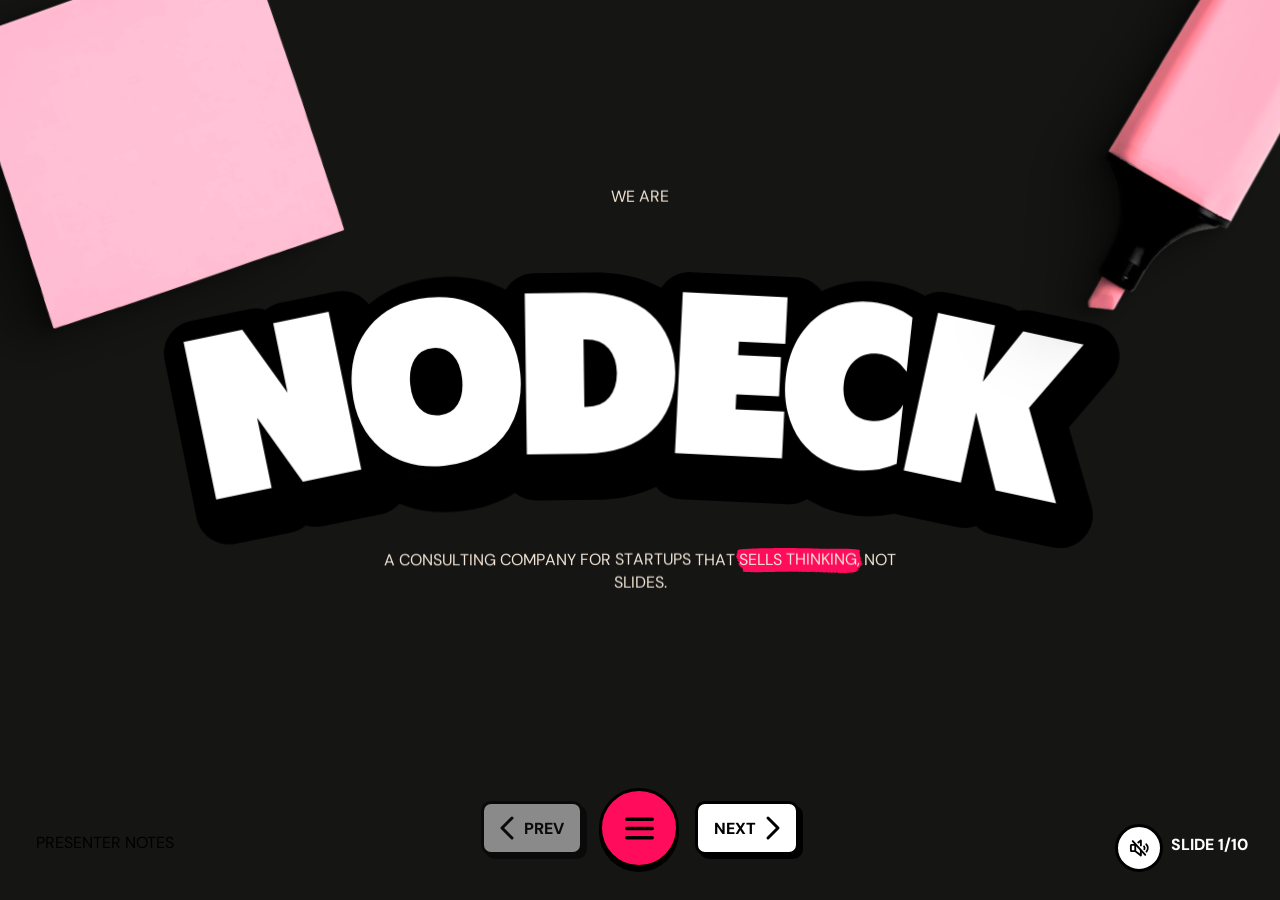
==== nodeck/index.html @ 8143f6fc "Add files via upload" ====
<!doctype html>
<html lang="en">
  <head>
    <meta charset="UTF-8" />
    <meta name="viewport" content="width=device-width, initial-scale=1.0" />
    <meta name="robots" content="index, follow" />
    <meta name="theme-color" content="#F3E6D6" />
    <meta name="author" content="Bogdan Kolomiyets" />
    <link rel="icon" type="image/png" href="favicon-96x96.png" sizes="96x96" />
    <link rel="icon" type="image/svg+xml" href="favicon.svg" />
    <link rel="shortcut icon" href="favicon.ico" />
    <link rel="apple-touch-icon" sizes="180x180" href="apple-touch-icon.png" />
    <meta name="apple-mobile-web-app-title" content="Nodeck" />
    <link rel="manifest" href="site.webmanifest" />
    <link rel="canonical" href="index.html" />
    <link rel="sitemap" type="application/xml" href="sitemap.xml" />
    <title>Nodeck | A Presentation Website That Hates Presentations</title>
    <meta name="description" content="Nodeck is an anti-PowerPoint interactive web experience turning corporate presentation culture into a playful world of motion, sound and chaos.">
    <meta property="og:type" content="website" />
    <meta property="og:site_name" content="Nodeck" />
    <meta property="og:locale" content="en_US" />
    <meta property="og:title" content="Nodeck | A Presentation Website That Hates Presentations" />
    <meta property="og:description" content="Nodeck is an anti-PowerPoint interactive web experience turning corporate presentation culture into a playful world of motion, sound and chaos." />
    <meta property="og:image" content="https://www.nodeck.online/og-image.png" />
    <meta property="og:image:type" content="image/png" />
    <meta property="og:image:width" content="1200" />
    <meta property="og:image:height" content="630" />
    <meta property="og:url" content="https://www.nodeck.online/" />
    <meta name="twitter:card" content="summary_large_image" />
      <meta name="twitter:title" content="Nodeck | A Presentation Website That Hates Presentations" />
      <meta name="twitter:description" content="Nodeck is an anti-PowerPoint interactive web experience turning corporate presentation culture into a playful world of motion, sound and chaos." />
    <meta name="twitter:image" content="https://www.nodeck.online/twitter-image.png" />
    <script type="application/ld+json">
      {
        "@context": "https://schema.org",
        "@graph": [
          {
            "@type": "WebSite",
            "name": "Nodeck",
            "url": "https://www.nodeck.online/",
            "description": "Interactive presentation and portfolio demo for a fictional startup consultancy.",
            "inLanguage": "en"
          },
          {
            "@type": "CreativeWork",
            "name": "Nodeck",
            "url": "https://www.nodeck.online/",
            "description": "An interactive slide deck presentation for a fictional startup consultancy — sells thinking, not slides.",
            "image": "https://www.nodeck.online/og-image.png",
            "inLanguage": "en",
            "author": {
              "@type": "Person",
              "name": "Bogdan Kolomiyets",
              "url": "https://bogdankolomiyets.com/"
            },
            "creator": {
              "@type": "Person",
              "name": "Bogdan Kolomiyets",
              "url": "https://bogdankolomiyets.com/"
            }
          }
        ]
      }
    </script>
    <link rel="preload" as="font" type="font/woff2" crossorigin href="assets/BNDimeDisplay-ChjT9Nsk.woff2" />
    <link rel="preload" as="font" type="font/woff2" crossorigin href="assets/DMSans-Regular-C_2fA_LE.woff2" />
    <link rel="preload" as="font" type="font/woff2" crossorigin href="assets/DMSans-ExtraBold-Du-T3CXV.woff2" />
    <link rel="preload" as="image" href="assets/cover-highlighter-CPJhesoY.webp" imagesrcset="/assets/cover-highlighter-96w-DiFF_BCt.webp 96w, /assets/cover-highlighter-160w-C4n22z3M.webp 160w, /assets/cover-highlighter-250w-Z7-uXy6C.webp 250w, /assets/cover-highlighter-CPJhesoY.webp 371w" imagesizes="(max-width: 768px) 18vw, (max-width: 992px) 15vw, 12vw" fetchpriority="high" />
    <link rel="preload" as="image" href="assets/cover-note-_YF5cdeR.webp" imagesrcset="[data-uri] 360w, /assets/cover-note-_YF5cdeR.webp 600w" imagesizes="(max-width: 768px) 50vw, (max-width: 992px) 40vw, 30vw" fetchpriority="high" />
    <style>
      html,body{background-color:#151514;overflow:hidden;height:100%}
      .slide--cover{background-color:#151514}
      .slides{overflow:hidden}
      /* Hide inactive slides before JS — otherwise absolute+opacity:0 still counts as in-viewport for lazy images */
      .slide:not(.is-active){display:none}
      .nav-overlay{opacity:0;pointer-events:none;visibility:hidden}
      .scroll-nav{visibility:hidden}
      .site-logo{opacity:0;pointer-events:none}
      .slide-transition-bg{left:50%;visibility:hidden}
      .slide-transition-label,.slide-transition-title{visibility:hidden}
      .slide--cover .slide__logo,.slide--cover .slide__note,.slide--cover .slide__highlighter{opacity:0}
      [data-split]{visibility:hidden}
      .statusbar{visibility:hidden}
      .statusbar__notes-body{opacity:0;pointer-events:none}
      .projects{visibility:hidden;pointer-events:none}
    </style>
    <script type="module" crossorigin src="assets/main-BqI5seD_.js"></script>
    <link rel="modulepreload" crossorigin href="assets/gsap-DUAj52go.js">
    <link rel="modulepreload" crossorigin href="assets/howler-EcGChfno.js">
    <link rel="modulepreload" crossorigin href="assets/sound-CsfXcoUP.js">
    <link rel="stylesheet" crossorigin href="assets/sound-CNYM2cx0.css">
    <link rel="stylesheet" crossorigin href="assets/main-DxuZMaGs.css">
  </head>
  <body>
    <main>
      <button class="site-logo" id="logo-home-btn" aria-label="Go to cover slide">
        <svg width="1732" height="500" viewBox="0 0 1732 500" fill="none" xmlns="http://www.w3.org/2000/svg">
          <path d="M247.969 240.237L222.537 114.404L323.044 94.0907L380.84 380.057L274.949 401.458L192.56 285.476L218.314 412.905L117.807 433.218L60.011 147.252L166.501 125.73L247.969 240.237Z" fill="black"/>
          <path fill-rule="evenodd" clip-rule="evenodd" d="M184.056 68.3546C191.473 62.1446 200.502 57.6447 210.651 55.5927L311.158 35.2797C343.638 28.7157 375.291 49.7247 381.855 82.2047L439.651 368.171C446.216 400.651 425.207 432.303 392.726 438.868L286.835 460.269C276.729 462.312 266.511 461.683 257.062 458.73C249.594 465.056 240.471 469.64 230.2 471.716L129.693 492.029C97.213 498.593 65.561 477.584 58.996 445.104L1.20097 159.138C-5.36403 126.658 15.645 95.0057 48.125 88.4407L154.615 66.9187C164.602 64.8997 174.699 65.4906 184.056 68.3546ZM247.969 240.237L166.501 125.73L60.011 147.252L117.807 433.218L218.314 412.905L192.56 285.476L274.949 401.458L380.84 380.057L323.044 94.0907L222.537 114.404L247.969 240.237Z" fill="black"/>
          <path d="M528.442 373.799C482.661 378.064 444.527 367.551 414.042 342.261C383.557 316.971 366.182 281.435 361.917 235.654C357.665 190.007 368.218 151.938 393.575 121.446C418.933 90.9548 454.435 73.5828 500.081 69.3308C545.998 65.0538 584.199 75.5597 614.685 100.85C645.17 126.14 662.538 161.608 666.79 207.255C669.608 237.506 665.779 264.766 655.303 289.036C644.827 313.305 628.627 332.796 606.704 347.506C584.781 362.217 558.693 370.981 528.442 373.799ZM519.932 282.438C534.923 281.042 546.027 274.491 553.246 262.784C560.465 251.078 563.201 235.839 561.452 217.067C559.653 197.755 554.003 183.161 544.501 173.285C534.999 163.408 523.023 159.143 508.573 160.489C493.852 161.86 482.855 168.47 475.581 180.317C468.307 192.165 465.532 207.34 467.255 225.841C469.067 245.288 474.72 259.916 484.216 269.725C493.712 279.534 505.617 283.772 519.932 282.438Z" fill="black"/>
          <path fill-rule="evenodd" clip-rule="evenodd" d="M534.007 433.54C470.515 439.455 418.012 423.513 375.733 388.439C333.455 353.366 308.09 304.71 302.176 241.218C296.274 177.865 312.249 125.402 347.443 83.0818C382.604 40.8018 431.223 15.4848 494.517 9.58979C558.167 3.66079 610.734 19.6138 652.993 54.6718C695.291 89.7608 720.632 138.357 726.532 201.69C730.363 242.823 724.635 279.815 710.39 312.814C695.247 347.896 671.826 376.065 640.135 397.329C610.358 417.31 575.095 429.713 534.007 433.54ZM528.442 373.799C558.693 370.981 584.781 362.217 606.704 347.506C628.627 332.796 644.827 313.305 655.303 289.036C665.779 264.766 669.608 237.506 666.79 207.255C662.538 161.608 645.17 126.14 614.685 100.85C584.199 75.5597 545.998 65.0538 500.081 69.3308C454.435 73.5828 418.933 90.9548 393.575 121.446C368.218 151.938 357.665 190.007 361.917 235.654C366.182 281.435 383.557 316.971 414.042 342.261C444.527 367.551 482.661 378.064 528.442 373.799ZM519.932 282.438C505.617 283.772 493.712 279.534 484.216 269.725C474.72 259.916 469.067 245.288 467.255 225.841C465.532 207.34 468.307 192.165 475.581 180.317C482.855 168.47 493.852 161.86 508.573 160.489C523.023 159.143 534.999 163.408 544.501 173.285C554.003 183.161 559.653 197.755 561.452 217.067C563.201 235.839 560.465 251.078 553.246 262.784C546.027 274.491 534.923 281.042 519.932 282.438Z" fill="black"/>
          <path d="M671.108 62.0932L777.708 60.7642C803.069 60.4482 826.101 63.6541 846.803 70.3811C867.505 77.1091 884.886 86.7602 898.946 99.3362C913.006 111.911 923.912 127.137 931.663 145.013C939.414 162.889 943.426 182.745 943.698 204.58C943.97 226.416 940.454 246.365 933.151 264.429C925.848 282.493 915.325 297.986 901.583 310.908C887.84 323.83 870.705 333.911 850.178 341.153C829.65 348.394 806.705 352.173 781.344 352.489L674.744 353.818L671.108 62.0932ZM779.068 267.876L781.917 267.84C801.175 267.6 815.378 261.692 824.525 250.116C833.673 238.54 838.135 223.801 837.912 205.899C837.689 187.997 832.86 173.373 823.427 162.029C813.994 150.685 799.649 145.133 780.39 145.373L777.542 145.408L779.068 267.876Z" fill="black"/>
          <path fill-rule="evenodd" clip-rule="evenodd" d="M670.36 2.09716L776.96 0.769156C809.415 0.364156 838.855 4.71014 865.347 13.3191C894.639 22.8381 919.05 36.8202 938.945 54.6132C959.441 72.9452 975.412 95.0862 986.711 121.144C997.478 145.976 1003.32 173.502 1003.69 203.833C1004.07 234.163 998.922 261.827 988.777 286.918C978.131 313.25 962.717 335.783 942.684 354.619C923.239 372.903 899.184 387.489 870.138 397.735C843.869 407.002 814.547 412.08 782.092 412.485L675.492 413.813C642.357 414.226 615.162 387.7 614.749 354.566L611.113 62.8402C610.7 29.7062 637.226 2.51016 670.36 2.09716ZM671.108 62.0932L674.744 353.818L781.344 352.489C806.705 352.173 829.65 348.394 850.178 341.153C870.705 333.911 887.84 323.83 901.583 310.908C915.325 297.986 925.848 282.493 933.151 264.429C940.454 246.365 943.97 226.416 943.698 204.58C943.426 182.745 939.414 162.889 931.663 145.013C923.912 127.137 913.006 111.911 898.946 99.3362C884.886 86.7602 867.505 77.1091 846.803 70.3811C826.101 63.6541 803.069 60.4482 777.708 60.7642L671.108 62.0932ZM779.068 267.876L777.542 145.408L780.39 145.373C799.649 145.133 813.994 150.685 823.427 162.029C832.86 173.373 837.689 187.997 837.912 205.899C838.135 223.801 833.673 238.54 824.525 250.116C815.378 261.692 801.175 267.6 781.917 267.84L779.068 267.876Z" fill="black"/>
          <path d="M1049.72 244.939L1048.41 271.967L1136.61 276.217L1132.54 360.754L938.67 351.412L952.713 60.0018L1142.52 69.1488L1138.44 153.686L1054.31 149.631L1053.15 173.814L1130.57 177.545L1127.14 248.67L1049.72 244.939Z" fill="black"/>
          <path fill-rule="evenodd" clip-rule="evenodd" d="M1190.34 183.825L1187.42 244.299C1193.74 254.342 1197.15 266.354 1196.54 279.105L1192.47 363.642C1190.87 396.741 1162.75 422.28 1129.65 420.685L935.782 411.342C902.683 409.747 877.144 381.622 878.739 348.523L892.783 57.1138C894.378 24.0148 922.503 -1.52418 955.601 0.0708235L1145.4 9.2178C1178.5 10.8128 1204.04 38.9378 1202.45 72.0368L1198.37 156.574C1197.89 166.517 1195.02 175.777 1190.34 183.825ZM1049.72 244.939L1127.14 248.67L1130.57 177.545L1053.15 173.814L1054.31 149.631L1138.44 153.686L1142.52 69.1488L952.713 60.0018L938.67 351.412L1132.54 360.754L1136.61 276.217L1048.41 271.967L1049.72 244.939Z" fill="black"/>
          <path d="M1259.05 381.275C1238.96 379.137 1220.67 373.475 1204.19 364.288C1187.7 355.101 1173.99 343.277 1163.05 328.814C1152.11 314.351 1144.14 297.238 1139.15 277.475C1134.16 257.712 1132.86 236.636 1135.24 214.247C1138.42 184.305 1147.25 158.407 1161.71 136.554C1176.17 114.7 1194.69 98.6306 1217.27 88.3466C1239.85 78.0636 1264.56 74.3486 1291.4 77.2036C1318.78 80.1156 1343.23 89.4006 1364.75 105.057L1354.31 203.177C1349.49 197.208 1345.39 192.476 1342.01 188.979C1338.63 185.482 1333.37 181.751 1326.22 177.786C1319.07 173.82 1311.32 171.392 1302.95 170.503C1285.83 168.681 1271.61 172.795 1260.31 182.846C1249.01 192.897 1242.39 207.094 1240.44 225.437C1238.5 243.645 1241.89 258.873 1250.62 271.122C1259.34 283.371 1272.13 290.392 1288.99 292.185C1302.07 293.577 1313.92 291.462 1324.55 285.84C1335.17 280.218 1342.99 272.423 1348.01 262.454L1336.58 369.88C1312.68 380.432 1286.84 384.23 1259.05 381.275Z" fill="black"/>
          <path fill-rule="evenodd" clip-rule="evenodd" d="M1402.94 238.321C1407.04 247.639 1408.81 258.086 1407.67 268.8L1396.24 376.226C1393.97 397.582 1380.46 416.095 1360.81 424.769C1327.47 439.488 1291.46 445.061 1252.71 440.938C1224.22 437.908 1198.34 429.721 1174.97 416.697C1151 403.333 1131.12 386.053 1115.2 365.015C1099.65 344.458 1088.07 320.255 1080.98 292.165C1074.32 265.823 1072.4 237.743 1075.57 207.901C1079.86 167.583 1092.2 132.866 1111.68 103.439C1132.65 71.7537 1159.67 48.6537 1192.4 33.7447C1224.5 19.1227 1259.58 13.4806 1297.74 17.5406C1335.95 21.6036 1370.01 34.6906 1400.04 56.5366C1417.39 69.1546 1426.68 90.0737 1424.41 111.403L1413.98 209.523C1412.84 220.152 1408.94 230.019 1402.94 238.321ZM1294.94 234.447C1294.75 234.786 1294.58 235.14 1294.41 235.486C1294.58 235.137 1294.76 234.791 1294.94 234.447ZM1295.89 232.726L1295.94 232.639C1295.75 232.584 1295.55 232.545 1295.33 232.522C1295.53 232.543 1295.71 232.642 1295.89 232.726ZM1259.05 381.275C1286.84 384.23 1312.68 380.432 1336.58 369.88L1348.01 262.454C1342.99 272.423 1335.17 280.218 1324.55 285.84C1313.92 291.462 1302.07 293.577 1288.99 292.185C1272.13 290.392 1259.34 283.371 1250.62 271.122C1241.89 258.873 1238.5 243.645 1240.44 225.437C1242.39 207.094 1249.01 192.897 1260.31 182.846C1271.61 172.795 1285.83 168.681 1302.95 170.503C1311.32 171.392 1319.07 173.82 1326.22 177.786C1333.37 181.751 1338.63 185.482 1342.01 188.979C1345.39 192.476 1349.49 197.208 1354.31 203.177L1364.75 105.057C1343.23 89.4006 1318.78 80.1156 1291.4 77.2036C1264.56 74.3486 1239.85 78.0636 1217.27 88.3466C1194.69 98.6306 1176.17 114.7 1161.71 136.554C1147.25 158.407 1138.42 184.305 1135.24 214.247C1132.86 236.636 1134.16 257.712 1139.15 277.475C1144.14 297.238 1152.11 314.351 1163.05 328.814C1173.99 343.277 1187.7 355.101 1204.19 364.288C1220.67 373.475 1238.96 379.137 1259.05 381.275Z" fill="black"/>
          <path d="M1572.59 267.065L1622.66 439.906L1513 416.646L1476.88 276.089L1449.91 403.264L1346.42 381.313L1406.95 95.9142L1510.44 117.866L1488.75 220.163L1561.39 128.672L1671.05 151.932L1572.59 267.065Z" fill="black"/>
          <path fill-rule="evenodd" clip-rule="evenodd" d="M1547.15 70.3872C1555.75 68.2842 1564.86 68.0722 1573.84 69.9782L1683.5 93.2382C1704.21 97.6302 1721.07 112.607 1727.87 132.651C1734.67 152.696 1730.41 174.841 1716.65 190.928L1639.23 281.461L1680.29 423.212C1686.16 443.466 1680.96 465.313 1666.61 480.757C1652.25 496.201 1630.84 502.975 1610.21 498.6L1500.55 475.34C1489.15 472.923 1478.96 467.313 1470.96 459.458C1460.61 463.345 1449.07 464.422 1437.46 461.959L1333.97 440.008C1301.55 433.132 1280.85 401.28 1287.72 368.864L1348.26 83.4652C1355.13 51.0492 1386.98 30.3452 1419.4 37.2202L1522.89 59.1711C1532.03 61.1091 1540.23 65.0292 1547.15 70.3872ZM1572.59 267.065L1671.05 151.932L1561.39 128.672L1488.75 220.163L1510.44 117.866L1406.95 95.9142L1346.42 381.313L1449.91 403.264L1476.88 276.089L1513 416.646L1622.66 439.906L1572.59 267.065Z" fill="black"/>
          <path d="M223.898 218.439L197.849 92.7323L298.255 71.9256L357.455 357.604L251.67 379.526L168.712 263.95L195.092 391.25L94.6861 412.057L35.486 126.378L141.868 104.333L223.898 218.439Z" fill="white"/>
          <path d="M507.526 350.727C461.754 355.088 423.568 344.693 392.968 319.542C362.49 294.243 345.07 258.707 340.708 212.934C336.36 167.297 346.835 129.239 372.134 98.7614C397.42 68.1485 432.882 50.6677 478.52 46.3189C524.427 41.9445 562.62 52.4068 593.098 77.706C623.698 102.857 641.172 138.252 645.521 183.889C648.403 214.134 644.598 241.406 634.106 265.704C623.749 289.989 607.625 309.511 585.732 324.268C563.84 339.025 537.771 347.844 507.526 350.727ZM498.823 259.384C513.81 257.956 524.901 251.381 532.095 239.659C539.289 227.938 541.992 212.693 540.204 193.925C538.364 174.617 532.683 160.034 523.16 150.178C513.637 140.322 501.652 136.082 487.204 137.459C472.487 138.861 461.47 145.497 454.154 157.367C446.972 169.223 444.263 184.401 446.026 202.899C447.879 222.342 453.566 236.992 463.089 246.848C472.599 256.569 484.51 260.748 498.823 259.384Z" fill="white"/>
          <path d="M653.556 38.5479L760.155 37.1493C785.516 36.8165 808.55 40.0411 829.258 46.823C849.963 53.4692 867.316 63.0759 881.317 75.6429C895.453 88.2081 906.369 103.461 914.065 121.4C921.895 139.203 925.953 159.022 926.239 180.857C926.526 202.692 922.99 222.678 915.632 240.816C908.407 258.816 897.894 274.282 884.092 287.213C870.426 300.143 853.332 310.27 832.81 317.593C812.286 324.78 789.344 328.54 763.982 328.872L657.383 330.271L653.556 38.5479ZM761.651 244.26L764.499 244.223C783.758 243.97 797.923 238.087 806.996 226.574C816.203 214.923 820.689 200.147 820.454 182.245C820.219 164.343 815.348 149.757 805.841 138.487C796.467 127.081 782.151 121.503 762.893 121.756L760.045 121.793L761.651 244.26Z" fill="white"/>
          <path d="M1036.76 221.386L1035.44 248.412L1123.64 252.722L1119.51 337.256L925.645 327.784L939.883 36.3834L1129.68 45.6571L1125.55 130.192L1041.42 126.081L1040.24 150.263L1117.66 154.046L1114.19 225.169L1036.76 221.386Z" fill="white"/>
          <path d="M1249.72 358.336C1229.63 356.155 1211.35 350.487 1194.88 341.332C1178.42 332.042 1164.7 320.183 1153.72 305.757C1142.88 291.21 1134.99 274.05 1130.04 254.276C1125.1 234.502 1123.84 213.423 1126.27 191.04C1129.52 161.105 1138.39 135.26 1152.9 113.505C1167.42 91.6151 1185.94 75.5492 1208.47 65.3072C1231.14 55.0799 1255.89 51.4228 1282.72 54.336C1310.1 57.3077 1334.53 66.6451 1356.01 82.3482L1345.36 180.445C1340.56 174.466 1336.43 169.721 1332.99 166.21C1329.69 162.713 1324.43 159.004 1317.22 155.083C1310.15 151.042 1302.44 148.567 1294.08 147.66C1276.95 145.801 1262.73 149.918 1251.4 160.012C1240.09 169.971 1233.43 184.12 1231.44 202.458C1229.47 220.662 1232.79 235.894 1241.42 248.154C1250.18 260.429 1262.99 267.482 1279.85 269.312C1292.93 270.732 1304.75 268.672 1315.31 263.134C1326.02 257.475 1333.89 249.667 1338.93 239.708L1327.27 347.11C1303.35 357.61 1277.5 361.352 1249.72 358.336Z" fill="white"/>
          <path d="M1566.96 245.911L1616.1 419.019L1506.56 395.17L1471.2 254.42L1443.55 381.449L1340.17 358.941L1402.24 73.8719L1505.62 96.3795L1483.37 198.559L1556.51 107.46L1666.04 131.309L1566.96 245.911Z" fill="white"/>
        </svg>
      </button>
      <div class="slides">
          <!--Slide 1: Cover-->
          <section class="slide slide--cover is-active">
            <div class="container">
              <div class="slide__inner slide__inner--cover">
                <div class="slide__highlighter">
                  <img width="371" height="1301" data-critical fetchpriority="high" src="assets/cover-highlighter-CPJhesoY.webp" srcset="assets/cover-highlighter-96w-DiFF_BCt.webp 96w, assets/cover-highlighter-160w-C4n22z3M.webp 160w, assets/cover-highlighter-250w-Z7-uXy6C.webp 250w, assets/cover-highlighter-CPJhesoY.webp 371w" sizes="(max-width: 768px) 18vw, (max-width: 992px) 15vw, 12vw" alt="">
                </div>
                <div class="slide__note">
                  <img width="600" height="600" data-critical fetchpriority="high" src="assets/cover-note-_YF5cdeR.webp" srcset="[data-uri] 360w, assets/cover-note-_YF5cdeR.webp 600w" sizes="(max-width: 768px) 50vw, (max-width: 992px) 40vw, 30vw" alt="">
                </div>
                <div class="slide__content slide__content--cover">
                  <h1 class="sr-only">Nodeck — consulting for startups</h1>
                  <p data-split="description" class="slide__eyebrow">We are</p>
                  <svg class="slide__logo slide__logo--cover" aria-hidden="true" viewBox="0 98 1739 502" fill="none" xmlns="http://www.w3.org/2000/svg"><g class="logo-shadows"><path class="logo-shadow" data-shadow="n" d="M318.25 133.503c32.48-6.564 64.132 14.445 70.696 46.925l57.796 285.966c6.565 32.48-14.444 64.132-46.925 70.697l-105.89 21.401a59.9 59.9 0 0 1-29.774-1.539c-7.468 6.326-16.59 10.909-26.861 12.985l-100.508 20.314c-32.48 6.564-64.13-14.445-70.696-46.925L8.293 257.36c-6.565-32.48 14.444-64.131 46.924-70.696l106.49-21.522a59.9 59.9 0 0 1 29.44 1.436c7.417-6.21 16.446-10.711 26.595-12.763zm-92.846 377.624-100.506 20.312-57.795-285.965v.001l57.795 285.965 100.507-20.312zm56.636-11.448.001.002 105.891-21.402-.001-.001z" fill="#000"/><path class="logo-shadow" data-shadow="o" d="M501.608 107.812c63.65-5.928 116.218 10.025 158.477 45.083 42.298 35.088 67.639 83.684 73.539 147.017 3.831 41.133-1.898 78.125-16.143 111.124q-22.716 52.622-70.254 84.516c-29.777 19.981-65.041 32.384-106.128 36.211-63.492 5.915-115.995-10.028-158.274-45.102s-67.643-83.729-73.557-147.221c-5.902-63.353 10.073-115.815 45.267-158.135 35.161-42.28 83.78-67.597 147.073-73.493m-6.754 363.878a175 175 0 0 0 17.751 1.221q1.012.02 2.029.027 3.051.025 6.152-.047-13.439.314-25.932-1.201m38.54.52a231 231 0 0 1 2.14-.189zm-103.485-25.004q1.496 1.057 3.015 2.068a136 136 0 0 0 9.313 5.685q12.687 7.06 26.808 11.348 1.765.536 3.553 1.029a151 151 0 0 0 18.435 3.845l-1.893-.287q-33.047-5.215-59.231-23.688m183.887-1.478-.62.411zq.514-.346 1.023-.694zm8.909-6.49a134 134 0 0 1 .948-.756zm-214.901-11.36q4.33 4.674 9.13 8.981l-1.362-1.238a138 138 0 0 1-8.995-9.086zm223.581 3.881a133 133 0 0 1-4.024 3.63l.907-.791a136 136 0 0 0 3.117-2.839m-229.526-10.746a137 137 0 0 0 3.51 4.164l-1.188-1.373a134 134 0 0 1-3.452-4.209zm241.618-2.266a130 130 0 0 1-3.405 4.04l.781-.895a167 167 0 0 0 1.535-1.814q.548-.662 1.089-1.331m-264.79-39.482q6.415 18.008 16.672 33.014.513.75 1.036 1.493a134 134 0 0 0 3.221 4.389l-1.093-1.448q-12.457-16.74-19.836-37.449zm281.4 13.065a144 144 0 0 1-.789 1.628l.537-1.099q.127-.264.252-.529m-132.294-11.747a61 61 0 0 1-.77.077q-.36.033-.718.062.359-.029.719-.062.387-.036.769-.077m7.413-1.293q-.396.1-.797.193l.638-.152zm3.544-1.031-.148.049q.375-.124.746-.254zm-163.031-8.186q.272.938.554 1.868a167 167 0 0 0 1.782 5.515l-.613-1.823a164 164 0 0 1-1.723-5.561zm169.289 5.514-.088.046q.314-.165.623-.334zm-175.561-37.448a212 212 0 0 0 1.107 8.343q.63 4.113 1.415 8.104a204 204 0 0 1-2.522-16.448zm194.736 15.297a55 55 0 0 0-.257.613zm2.385-7.089q1.808-6.729 2.301-14.493-.493 7.764-2.301 14.493m-198.46-29.233a203 203 0 0 0 .095 4.124q.208 6.22.806 12.638a209 209 0 0 1-.901-16.763zm200.881 5.049q.03.838.047 1.666a110 110 0 0 0-.118-3.353zm-.295-5.124.001-.001zm-200.566-6a186 186 0 0 0-.034 4.029l.007-2.034q.008-1 .027-1.995m199.56-2.77q.389 2.548.676 5.223l-.202-1.768a113 113 0 0 0-.474-3.455m-199.349-3.172a178 178 0 0 0-.16 3.902l.072-2.001q.039-.953.088-1.901m195.872-11.73v-.001zm-194.767-.716a163 163 0 0 0-.307 2.575l.223-1.924zm192.693-4.812a71 71 0 0 1 1.835 4.812l-.245-.709a70 70 0 0 0-1.59-4.103m-191.334-3.986a157 157 0 0 0 .354-1.857zm187.893-2.893a58 58 0 0 1 1.961 3.648l.001-.001a57 57 0 0 0-2.308-4.231zm-76.831-1.058q-.135.236-.268.474.132-.238.268-.474m54.735-18.585q5.263 2.056 9.874 5.595.242.186.484.376a46 46 0 0 1 4.188 3.761q.224.227.447.459a49 49 0 0 1 6.046 7.721h.001a49.2 49.2 0 0 0-6.046-7.722q-6.682-6.945-14.994-10.19m-43.218 5.376q-.483.356-.955.728l.474-.367q.24-.183.481-.361m41.54-5.989q-4.803-1.629-10.129-2.07 2.82.234 5.492.801a40 40 0 0 1 4.637 1.269m-28.383-.342q-.307.087-.611.177.607-.18 1.227-.344zm7.757-1.508a55 55 0 0 0 .682-.075zm4.711-.356-.001.001zm1.311-.028a49 49 0 0 1 2.578.045l-.638-.024a50 50 0 0 0-1.94-.021m-136.724-12.9c-.125.246-.245.494-.368.741q.587-1.183 1.199-2.353zm2.558-4.804-.001.001zm5.7-9.308a133 133 0 0 0 1.026-1.513zm70.039-54.237-.467.17q1.13-.41 2.272-.802zm12.949-4.019q-.688.185-1.371.374 1.63-.45 3.281-.871zm10.028-2.362-.753.157zm11.792-2.05a169 169 0 0 0 2.073-.286zm6.469-.822-.453.051zm14.664-1.147-.103.005q1.1-.048 2.194-.086z" fill="#000"/><path class="logo-shadow" data-shadow="d" d="M784.052 98.991c32.455-.405 61.895 3.941 88.386 12.55 29.292 9.519 53.704 23.501 73.599 41.294 20.496 18.332 36.467 40.473 47.766 66.531 10.767 24.832 16.607 52.359 16.987 82.69.37 30.33-4.78 57.994-14.921 83.085-10.646 26.332-26.061 48.864-46.094 67.7-19.445 18.284-43.5 32.87-72.546 43.116-26.268 9.267-55.59 14.345-88.045 14.75l-106.6 1.328c-33.135.413-60.33-26.113-60.743-59.247l-3.636-291.726c-.413-33.133 26.113-60.33 59.247-60.743zm24.489 264.41q-1.087.316-2.208.594a62 62 0 0 1-3.828.824q-.785.144-1.584.272a75 75 0 0 1-4.928.616q7.17-.66 13.27-2.52zm2.143-.669a51 51 0 0 0-.707.232zm7.9-3.422q.306-.168.609-.34a45 45 0 0 1-1.227.671zm7.868-5.505a42 42 0 0 1-1.563 1.316v.001a42 42 0 0 0 1.563-1.317m7.614-8.806a58 58 0 0 1-2.024 2.794q-.211.273-.425.545a43 43 0 0 1-2.236 2.609q-.699.753-1.431 1.467a42 42 0 0 0 3.667-4.075 58 58 0 0 0 2.449-3.34m3.21-5.321q-.162.306-.329.609a57 57 0 0 0 .653-1.224zm6.564-19.7a71 71 0 0 1-1.234 5.824l.179-.712a73 73 0 0 0 1.179-5.861q-.06.375-.124.749m1.164-15.856q.01.839.007 1.669.003-.83-.007-1.668m-1.417-15.078q.346 1.87.609 3.8l-.222-1.534a79 79 0 0 0-.387-2.266m106.298-2.246q.201 1.954.357 3.931a156 156 0 0 0-.168-1.972 155 155 0 0 0-.189-1.96zm-27.204-71.213v.001zm-30.797-28.959q.579.387 1.153.779a129 129 0 0 0-2.676-1.779zm-104.713-27.659" fill="#000"/><path class="logo-shadow" data-shadow="e" d="M899.874 155.337c1.595-33.099 29.72-58.638 62.818-57.043l189.808 9.147c33.09 1.595 58.63 29.72 57.04 62.819l-4.08 84.537c-.48 9.943-3.35 19.203-8.03 27.251l-2.92 60.474a59.7 59.7 0 0 1 9.12 34.806l-4.07 84.537c-1.6 33.099-29.72 58.638-62.82 57.043l-193.867-9.343c-33.099-1.595-58.638-29.72-57.043-62.819zm45.887 294.298 193.869 9.342zl14.042-291.409zm199.769-197.727-84.13-4.054 84.13 4.055 4.08-84.537v-.001z" fill="#000"/><path class="logo-shadow" data-shadow="c" d="M1199.49 131.968c32.1-14.622 67.18-20.264 105.34-16.204 38.21 4.063 72.27 17.15 102.31 38.996a60 60 0 0 1 24.36 54.866l-10.43 98.12a59.83 59.83 0 0 1-11.04 28.798 59.8 59.8 0 0 1 4.73 30.479l-11.43 107.426a59.99 59.99 0 0 1-35.43 48.543c-33.34 14.719-69.35 20.292-108.1 16.169-28.49-3.03-54.37-11.217-77.73-24.241-23.98-13.364-43.86-30.644-59.78-51.682-15.55-20.557-27.13-44.76-34.22-72.85-6.65-26.342-8.58-54.422-5.4-84.264 4.28-40.318 16.62-75.035 36.1-104.462 20.97-31.685 47.99-54.785 80.72-69.694m70.43 347.89.22.019zm14.89-305.322q-32.415-.735-60.45 12.034-33.855 15.426-55.56 48.207c-14.46 21.853-23.29 47.751-26.47 77.693-2.38 22.389-1.08 43.465 3.91 63.228s12.96 36.876 23.9 51.339c9.72 12.852 21.64 23.618 35.74 32.304-14.1-8.686-26.02-19.452-35.74-32.304-10.94-14.463-18.91-31.576-23.9-51.339s-6.29-40.838-3.91-63.227c3.18-29.942 12.01-55.841 26.47-77.694q21.705-32.781 55.56-48.207 28.035-12.769 60.45-12.034m69.81 187.069q-7.545 14.289-22.98 22.458c-8.63 4.568-18.08 6.82-28.33 6.757 10.25.063 19.7-2.189 28.33-6.757q15.93-8.432 23.46-23.384zm-84.45 19.957c.13.084.25.167.38.25-.13-.083-.25-.166-.38-.25m32.26-50.817c.19.021.37.12.55.204l.05-.087a3.5 3.5 0 0 0-.6-.117m37.09-51.051c4.08 2.613 7.27 5.115 9.58 7.508q5.07 5.246 12.3 14.198v-.002q-7.23-8.951-12.3-14.196c-2.31-2.393-5.5-4.895-9.58-7.508m-14.76-7.592c.17.064.35.129.52.195-.17-.066-.35-.131-.52-.195m-19.48-3.734.06.003zm-3.05-.061q.765-.001 1.53.014-.765-.015-1.53-.014m61.71-70.401c.34.217.69.436 1.03.656-.34-.22-.69-.439-1.03-.656m-1.76-1.101c.25.15.49.302.74.454-.25-.152-.49-.304-.74-.454m-5.54-3.252c.35.197.7.396 1.06.596-.36-.2-.71-.399-1.06-.596m-23.57-10.532c.53.182 1.05.367 1.58.555-.53-.188-1.05-.373-1.58-.555m-45.73-8.407" fill="#000"/><path class="logo-shadow" data-shadow="k" d="M1355.35 181.688c6.87-32.416 38.73-53.12 71.14-46.246l103.49 21.952c9.14 1.938 17.34 5.857 24.26 11.215a59.9 59.9 0 0 1 26.69-.409l109.66 23.26a59.99 59.99 0 0 1 44.37 39.413 60 60 0 0 1-11.21 58.277l-77.43 90.534 41.06 141.751a60 60 0 0 1-13.68 57.544 60.01 60.01 0 0 1-56.4 17.843l-109.66-23.26a59.97 59.97 0 0 1-29.59-15.881c-10.34 3.887-21.89 4.964-33.5 2.501l-103.49-21.952c-32.42-6.876-53.12-38.728-46.25-71.144zm162.18 34.4v.001z" fill="#000"/></g><g data-letter="n"><path class="logo-letter" d="m230.99 316.662-26.049-125.707 100.405-20.806 59.201 285.678-105.785 21.922-82.958-115.576 26.38 127.3-100.406 20.807-59.2-285.679 106.382-22.045z" fill="#fff"/></g><g data-letter="o"><path class="logo-letter" d="M514.618 448.949q-68.658 6.543-114.559-31.184-45.716-37.948-52.259-106.608-6.522-68.456 31.426-114.173 37.929-45.919 106.386-52.442 68.86-6.562 114.578 31.387 45.9 37.727 52.423 106.183 4.323 45.368-11.415 81.815-15.536 36.428-48.374 58.564-32.838 22.135-78.206 26.458m-8.704-91.342q22.482-2.142 33.273-19.725 10.791-17.582 8.109-45.734-2.76-28.963-17.044-43.747t-35.956-12.719q-22.076 2.103-33.05 19.908-10.773 17.785-8.128 45.532 2.778 29.165 17.063 43.949 14.265 14.582 35.733 12.536" fill="#fff"/></g><g data-letter="d"><path class="logo-letter" d="m660.647 136.77 106.599-1.398q38.042-.499 69.103 9.673 31.058 9.97 52.059 28.82 21.204 18.849 32.748 45.758 11.745 26.703 12.174 59.456t-10.607 59.959q-10.837 27-31.539 46.398-20.5 19.395-51.283 30.379-30.785 10.78-68.827 11.28l-106.599 1.399zm108.096 205.713 2.848-.038q28.888-.378 42.496-17.649 13.81-17.475 13.458-44.329t-14.613-43.757q-14.061-17.11-42.948-16.731l-2.848.037z" fill="#fff"/></g><g data-letter="e"><path class="logo-letter" d="m1043.86 319.609-1.32 27.027 88.19 4.309-4.13 84.534-193.863-9.472 14.238-291.4 189.795 9.273-4.13 84.535-84.13-4.111-1.18 24.182 77.42 3.783-3.47 71.123z" fill="#fff"/></g><g data-letter="c"><path class="logo-letter" d="M1256.81 456.559q-30.135-3.273-54.84-17.005-24.69-13.935-41.16-35.575c-10.84-14.546-18.73-31.707-23.68-51.48-4.94-19.774-6.2-40.853-3.77-63.237 3.25-29.935 12.12-55.78 26.63-77.535 14.52-21.89 33.04-37.955 55.57-48.197q34.005-15.342 74.25-10.972c27.38 2.972 51.81 12.31 73.3 28.013l-10.65 98.097c-4.81-5.979-8.94-10.725-12.37-14.236q-4.965-5.244-15.78-11.126c-7.07-4.042-14.78-6.516-23.14-7.424-17.12-1.859-31.35 2.258-42.68 12.352-11.31 9.959-17.97 24.108-19.96 42.447-1.97 18.203 1.35 33.435 9.98 45.696 8.77 12.275 21.57 19.327 38.43 21.157q19.62 2.13 35.46-6.178c10.71-5.659 18.58-13.467 23.62-23.425l-11.66 107.401q-35.88 15.75-77.55 11.227" fill="#fff"/></g><g data-letter="k"><path class="logo-letter" d="m1574.06 344.134 49.13 173.108-109.53-23.849-35.36-140.75-27.66 127.029-103.37-22.508 62.06-285.069 103.38 22.507-22.25 102.18 73.14-91.099 109.53 23.849z" fill="#fff"/></g></svg>
                  <p data-split="description" class="slide__tagline slide__tagline--cover">A consulting company for startups that <span class="text-highlight">sells thinking,</span> not slides.</p>
                </div>
              </div>
            </div>
          </section>

          <!--Slide 2: Problem-->
          <section class="slide slide--problem">
            <div class="container">
              <div class="slide__inner slide__inner--problem">
                <div class="slide__eraser">
                  <img width="512" height="512" src="assets/eraser-D7WlKvXZ.webp" srcset="[data-uri] 128w, [data-uri] 192w, [data-uri] 320w, assets/eraser-D7WlKvXZ.webp 512w" sizes="(max-width: 768px) 30vw, (max-width: 992px) 15vw, 12vw" loading="lazy" alt="">
                </div>
                <div class="slide__content slide__content--problem">
                  <p class="slide__eyebrow" data-split="description">The problem</p>
                  <h2 data-split="heading" class="slide__title slide__title--problem">Le plus difficile dans la création d'une nouvelle oeuvre <span class="text-highlight">c'est le premier trait</span>, celui qui vient <span class="text-highlight"> troubler l'équilibre</span> de la page blanche</h2>
                </div>
              </div>
            </div>
          </section>

          <!--Slide 3: We Believe-->
          <section class="slide slide--believe">
            <div class="highlight highlight--beliave">
              <svg width="797" height="215" viewBox="0 0 797 215" fill="none" xmlns="http://www.w3.org/2000/svg">
                <path d="M354.424 21.7248C353.24 21.5684 352.278 21.5534 351.878 21.6698C351.116 21.8556 338.649 21.5498 330.796 21.1846C328.307 21.0639 325.993 21.0186 325.708 21.0982C325.368 21.1541 322.998 21.0631 320.359 20.8809C317.774 20.7221 315.365 20.6379 315.083 20.6965C314.108 20.9087 303.268 20.6481 301.702 20.3982C300.746 20.2234 299.9 20.2051 299.165 20.3211C297.43 20.6246 278.904 20.4759 277.816 20.1378C277.141 19.9291 276.745 19.9226 275.839 20.1276C275.215 20.2713 273.013 20.3457 270.433 20.2849C262.918 20.13 262.359 20.1236 255.817 20.1926C244.411 20.2881 231.031 20.1788 230.042 19.9491C229.476 19.8118 228.682 19.782 228.059 19.8856C227.435 19.9892 224.435 20.0696 221.356 20.0622C218.269 20.0545 211.938 20.0829 207.356 20.1054C201.147 20.1343 198.411 20.063 197.643 19.8579C196.807 19.652 196.36 19.6475 195.523 19.8367C194.744 20.0263 192.506 20.0482 188.067 19.9127C184.347 19.8067 181.379 19.8158 180.766 19.9403C180.029 20.0853 179.521 20.0573 178.903 19.8523C178.289 19.625 176.755 19.5635 172.755 19.6427C169.868 19.6924 167.302 19.677 167.085 19.6079C166.754 19.5588 162.303 19.4306 156.685 19.3102C151.062 19.2123 146.361 19.0218 145.983 18.9038C145.66 18.809 144.143 18.8201 142.589 18.9157C140.927 19.0308 139.659 18.9993 139.239 18.8791C138.926 18.7388 133.008 18.5308 126.487 18.3386C120.159 18.1583 113.548 17.808 112.341 17.6413C110.889 17.4664 109.242 17.3881 108.08 17.4842C106.551 17.562 106.038 17.5124 105.329 17.2114C104.623 16.8881 104.213 16.8661 103.337 17.0156C102.713 17.1131 101.633 17.1178 100.828 16.9823C100.006 16.8464 97.8289 16.6705 96.035 16.5509C94.2353 16.4321 92.6541 16.2512 92.5591 16.1343C92.4136 16.0136 90.6197 15.8407 88.6485 15.7264C85.3928 15.5362 78.1183 14.8923 73.1423 14.219C70.1455 13.8283 67.3988 13.4551 65.2573 13.1463C62.1252 12.7016 58.7159 12.3259 57.4762 12.2749C56.1773 12.2386 55.0764 12.1165 54.7098 11.9355C54.3395 11.7763 51.3293 11.3375 48.1719 10.9387C44.7362 10.5264 39.0657 9.82557 35.3604 9.35721C31.486 8.86712 28.202 8.49129 27.8161 8.54765C27.4861 8.58975 26.7523 8.46373 26.298 8.28832C25.8231 8.11007 24.8275 7.94614 24.2153 7.94724C23.5909 7.94674 22.493 7.76701 21.8024 7.55645C21.0554 7.33791 20.0916 7.17606 19.6523 7.20091C19.1577 7.21787 17.5518 7.07285 16.1501 6.91078C11.3172 6.28689 4.67603 5.56294 -3.59332 4.63521C-6.42688 4.31364 -9.19177 3.92172 -10.0656 3.70872C-10.8712 3.52982 -11.6705 3.43962 -11.899 3.51234C-12.0792 3.61551 -13.0909 3.51146 -14.1532 3.30707C-15.1188 3.11962 -16.4378 2.93494 -16.8646 2.94937C-18.2861 2.92459 -21.1466 2.59674 -23.6461 2.1347C-24.8965 1.88205 -26.2675 1.7126 -26.7476 1.73291C-27.3097 1.73822 -28.9147 1.5428 -30.2369 1.30392C-32.4867 0.866869 -36.781 0.306404 -38.3719 0.217028C-38.7623 0.198246 -39.2881 0.147869 -39.5656 0.107563C-41.0203 -0.153233 -42.2691 0.0879726 -42.1073 0.533161C-42.0041 0.828251 -42.2998 1.0977 -42.9842 1.22633C-44.1495 1.43729 -43.835 1.63893 -41.5741 2.2826C-39.1363 2.95325 -39.729 3.43281 -42.4453 3.13827C-44.9792 2.82996 -45.8712 2.96983 -45.5251 3.46953C-45.3585 3.71504 -44.806 3.85904 -43.4109 4.05942C-42.2761 4.1966 -41.1501 4.38157 -40.3832 4.54851C-39.6719 4.70286 -39.372 4.83023 -39.6998 4.8926C-39.9072 4.93664 -41.2731 4.90263 -42.5564 4.8263C-44.9662 4.68381 -45.4702 4.79866 -43.8506 5.24079C-43.2956 5.3974 -42.5612 5.79594 -42.0703 6.13437C-41.0059 6.91827 -41.5905 7.46455 -43.2759 7.47656C-44.4063 7.50326 -45.1235 7.9374 -44.2027 8.15939C-44.0266 8.2016 -43.4034 8.57571 -42.7856 9.01126C-42.4354 9.26498 -42.0725 9.52056 -41.6968 9.77794C-42.0682 9.82162 -42.4318 9.86633 -42.7877 9.91205C-43.4302 9.98969 -44.1817 10.0605 -44.4717 10.0816C-44.797 10.1171 -45.2394 10.3265 -45.352 10.5928C-45.6107 10.9811 -45.3048 11.1723 -44.0468 11.6032C-43.2322 11.885 -42.0787 12.371 -41.7236 12.6523C-41.0932 13.1293 -41.0913 13.1552 -42.6014 12.8149C-43.7345 12.5576 -44.215 12.5557 -44.2695 12.7688C-44.3156 12.9609 -44.8956 13.0737 -45.5636 13.0262C-46.7227 12.9272 -46.8176 12.9919 -46.402 13.6141C-46.2699 13.8271 -46.062 14.0187 -45.7867 14.1807C-45.5472 14.3341 -45.2457 14.4566 -44.887 14.5409C-44.2663 14.6868 -43.6745 14.9125 -43.4929 15.0665C-43.2121 15.4229 -44.9999 15.4238 -46.4876 15.0619C-48.0408 14.6833 -48.6857 15.1261 -47.835 15.8614C-47.0208 16.5377 -47.0683 16.7299 -48.1696 16.7962C-49.0334 16.8509 -49.0518 16.8921 -48.2594 17.5659C-47.5724 18.1434 -47.5378 18.2641 -48.174 18.2658C-48.6292 18.2889 -49.4435 18.1759 -50.2899 17.9539C-51.7357 17.5715 -52.1965 17.9874 -51.0143 18.5346C-50.4166 18.8068 -50.3798 18.9065 -50.886 19.0231C-51.3775 19.1419 -51.3272 19.2486 -50.444 19.5702C-49.442 19.9649 -49.4746 19.9781 -50.3813 20.1762C-51.3672 20.3496 -51.3163 20.3899 -49.96 21.1001C-48.2673 21.955 -48.2179 22.0786 -50.034 22.1912C-51.0624 22.2703 -51.6055 22.1729 -52.2875 21.7621C-52.944 21.3797 -53.1451 21.3448 -53.4352 21.5373C-53.6846 21.65 -54.4218 21.6011 -55.0591 21.4094C-55.7039 21.2175 -56.5369 21.0428 -56.8589 21.0503C-57.8743 21.0215 -56.9319 21.6028 -54.2818 22.2783C-51.5629 22.9777 -50.4564 23.6972 -52.9492 23.2661C-55.4041 22.8398 -55.5249 22.8457 -55.6704 23.2891C-55.7509 23.5627 -55.4999 23.8001 -54.9243 23.9668C-53.8207 24.2845 -53.4393 25.2489 -54.3055 25.4433C-54.6683 25.5022 -55.3664 25.4407 -55.8286 25.3038C-56.3234 25.1579 -56.7469 25.1188 -56.788 25.2441C-56.8268 25.347 -56.5292 25.5535 -56.2302 25.6427C-55.8703 25.7507 -55.2081 26.1725 -54.6357 26.6277C-53.3666 27.6964 -54.3204 27.7734 -57.2017 26.7708C-60.059 25.7286 -60.8741 25.8395 -58.4485 27.0221C-57.4982 27.4478 -56.4232 28.0368 -56.1185 28.2841C-55.8626 28.5417 -54.9306 29.0333 -54.1607 29.3071C-53.3732 29.6098 -52.6575 29.9513 -52.7068 30.0521C-52.7178 30.1852 -53.1975 30.1078 -53.7073 29.905C-55.0347 29.4075 -59.7155 27.921 -60.0663 27.913C-60.2508 27.9405 -59.46 28.4111 -58.4112 28.878C-55.0342 30.3361 -53.0642 31.1276 -53.3057 31.2581C-53.4902 31.2785 -54.5817 31.1316 -55.6197 30.9347C-57.5369 30.5292 -60.044 30.3867 -60.1234 30.7241C-60.1378 30.7881 -59.4454 31.2544 -58.3746 31.7614C-56.8445 32.5174 -56.5076 32.759 -56.5399 33.4591C-56.6102 34.4171 -57.6561 34.6172 -59.2732 34.1273C-59.98 33.9128 -60.8519 33.8396 -61.4411 33.9181C-62.3023 34.0586 -62.5663 34.0225 -64.1851 33.1116C-65.5923 32.3063 -66.1348 31.9861 -66.834 31.7988C-66.9794 31.7486 -67.1411 31.689 -67.3008 31.6245C-67.4913 31.5358 -67.6697 31.4501 -67.8741 31.3144C-68.0716 31.1885 -68.2833 30.9983 -68.4097 30.9055C-68.4692 30.8612 -68.4751 30.9157 -68.3615 31.0106C-68.2449 31.1023 -68.1509 31.1261 -68.15 31.143C-68.1472 31.1484 -68.1503 31.1532 -68.1587 31.1583L-67.7047 31.0702C-67.8477 31.304 -67.7878 31.5744 -67.6583 31.6541C-67.5455 31.7376 -67.1885 31.6665 -67.3214 31.9857L-68.1718 32.1507C-68.199 32.1649 -68.2803 32.1801 -68.4299 32.163C-68.5886 32.1471 -68.8784 32.0455 -69.0657 31.9232C-69.2621 31.8001 -69.3625 31.6944 -69.3849 31.6889C-69.4358 31.6647 -69.3439 31.8238 -69.2591 31.9601C-69.0886 32.2372 -68.8559 32.5144 -68.7205 32.6717C-68.3622 33.0615 -68.1688 33.2226 -67.9686 33.3644C-67.588 33.623 -67.5018 33.5435 -67.3843 33.3729C-67.1154 33.0111 -65.7509 33.5846 -64.5303 34.3704C-63.4109 35.0969 -63.6006 35.7519 -65.1321 35.9981C-65.5106 36.0816 -65.8084 36.097 -65.8256 36.1971C-65.8672 36.2867 -65.642 36.4553 -65.3412 36.6715C-64.9572 36.9481 -64.0952 37.3893 -63.639 37.5487C-62.4479 37.9725 -61.4012 38.8924 -61.9131 39.0081C-62.0312 39.0395 -62.3368 39.0085 -62.7569 38.9297C-63.226 38.8348 -63.8728 38.6689 -64.5254 38.4751C-66.0626 37.9431 -67.603 37.6312 -70.3335 35.7216C-70.5997 35.5227 -70.9647 35.2174 -71.219 34.9733C-71.572 34.6373 -71.8375 34.3364 -72.0689 34.0493C-72.1571 33.9394 -72.2359 33.8406 -72.1531 33.9458C-72.0974 34.0092 -71.7876 34.4211 -71.1471 34.878C-70.5438 35.3282 -69.6156 35.6688 -69.1675 35.7487C-68.7217 35.8432 -68.4151 35.8564 -68.2209 35.862L-65.8882 35.4094C-64.8699 34.9948 -64.3306 34.3405 -64.126 34.1095C-63.9042 33.8459 -63.8439 33.7865 -63.7685 33.7609C-63.6407 33.7381 -63.4795 33.7762 -63.3782 34.0711C-63.3382 34.2539 -63.3349 34.4402 -63.2833 34.4964C-63.2358 34.558 -63.1257 34.4763 -63.0371 34.3169C-62.8898 34.0452 -63.0161 33.9056 -63.1876 33.8702C-63.348 33.7944 -63.5714 33.9697 -63.6779 34.4762C-63.7754 34.9414 -63.8162 35.2201 -63.7518 35.2271C-63.7518 35.2271 -63.7518 35.2271 -63.7518 35.2271C-63.6975 35.2384 -63.5684 35.0675 -63.3419 34.8047C-63.0398 34.413 -62.6922 34.3027 -62.5651 34.3353C-62.4235 34.3998 -62.1532 34.0141 -62.1798 34.3224C-62.2083 34.4778 -62.3468 34.9208 -62.9214 35.5986C-63.4756 36.2779 -64.5186 36.9409 -65.1653 37.136L-68.2456 37.7336C-68.6246 37.7131 -69.1874 37.6291 -69.6322 37.4963C-69.908 37.4121 -70.8209 37.1773 -71.8049 36.5407C-72.2922 36.2308 -72.7687 35.8199 -73.0679 35.5014C-73.3878 35.1616 -73.4734 35.0224 -73.5123 34.9623C-73.5511 34.8799 -73.2836 35.2069 -72.9704 35.531C-72.6912 35.8229 -72.2652 36.2183 -71.9565 36.4626C-70.548 37.5839 -69.3517 38.1251 -68.3057 38.6076C-66.2119 39.5326 -64.5821 40.0705 -64.3561 40.3224C-64.222 40.4868 -63.3376 40.8371 -62.5535 41.0162C-61.4639 41.2466 -61.1002 41.4185 -61.1882 41.6455C-61.2449 41.8347 -60.8711 42.154 -60.3713 42.3676C-59.3588 42.7752 -67.5793 40.3464 -70.3791 38.3102C-70.6803 38.1034 -71.0965 37.8292 -71.3849 37.6367C-71.6751 37.4443 -71.8607 37.3299 -71.8994 37.3418C-71.9805 37.4114 -72.4283 37.2642 -73.2363 36.6444C-73.4548 36.47 -73.6689 36.2859 -73.8794 36.0894C-74.1311 35.8458 -74.3433 35.6187 -74.3806 35.6203C-74.3795 35.6427 -74.3318 35.7439 -74.0441 36.0805C-73.7432 36.429 -73.1113 37.0598 -72.2283 37.5922C-71.3973 38.1237 -70.1677 38.5193 -69.6541 38.6158C-69.0482 38.7478 -68.5819 38.785 -68.2598 38.8029L-64.7524 38.1225C-62.8999 37.5219 -61.4729 35.796 -61.1888 35.2381C-60.9639 34.8543 -60.9075 34.7369 -60.8519 34.6819C-60.8011 34.6311 -60.7703 34.6524 -60.7326 34.6813C-60.6597 34.7461 -60.5626 34.8343 -60.4125 34.8675C-60.2462 34.9217 -60.1178 34.8526 -60.0484 34.872C-60.0273 34.9062 -59.978 34.9296 -60.1883 35.4447C-60.3085 35.7095 -60.4892 36.1342 -61.0531 36.8591C-61.5884 37.557 -62.7475 38.659 -64.2648 39.2871L-68.2764 40.0654C-68.5767 40.0619 -68.9832 40.045 -69.5229 39.9639C-69.7987 39.9214 -70.0716 39.8709 -70.4419 39.7769C-70.8777 39.6654 -71.3608 39.507 -71.8488 39.2965C-73.8951 38.4671 -75.3705 36.716 -75.4363 36.6126C-75.5842 36.4294 -75.5049 36.5294 -75.4145 36.6457C-75.3198 36.767 -75.1378 36.9908 -74.9742 37.1774C-74.7002 37.4969 -74.2466 37.9582 -73.9694 38.2098C-73.674 38.4829 -73.3526 38.7533 -73.0473 38.9902C-72.8061 39.1777 -72.5629 39.3549 -72.3201 39.5219C-71.7775 39.8918 -71.4946 40.0585 -71.1128 40.2803C-70.9366 40.3815 -70.7366 40.4918 -70.5922 40.5685C-70.4544 40.6419 -70.3195 40.7117 -70.188 40.7778C-69.0523 41.3429 -68.5349 41.5154 -68.3776 41.5407C-68.1959 41.5009 -67.6847 41.6464 -67.3341 41.7863C-66.3043 42.1871 -66.8354 42.6153 -68.4749 42.3832C-69.2458 42.2425 -69.6099 42.1778 -70.2358 41.8857C-70.5217 41.7514 -70.7995 41.5943 -71.1349 41.3735C-71.5743 41.0919 -71.9409 40.8294 -72.6327 40.2823C-74.7322 38.7328 -77.7626 34.8742 -74.6998 38.4415C-74.1276 38.9809 -72.8818 39.9003 -71.3406 40.4345C-69.8078 40.9544 -68.9963 40.9944 -68.2894 41.0457L-63.8862 40.1915C-62.96 39.8739 -61.8666 39.2176 -61.1492 38.5472C-59.6254 37.121 -59.1207 36.118 -58.8272 36.0099C-58.6174 35.8659 -58.5396 35.8776 -58.5956 36.0779C-58.7048 36.3044 -58.7219 36.6852 -60.0124 38.17C-60.5514 38.7556 -61.7819 39.9591 -63.6615 40.7283L-68.2971 41.6276C-68.722 41.6186 -69.3322 41.5909 -70.1777 41.4277C-70.8788 41.3181 -72.6885 40.7646 -73.9312 39.949C-75.2552 39.1326 -76.1533 38.1463 -76.449 37.7993C-76.7607 37.4314 -76.7687 37.4037 -76.6798 37.5207C-76.1682 38.2046 -75.0767 39.3381 -74.3207 39.9376C-72.7933 41.1829 -71.575 41.8289 -70.7415 42.2984C-68.6052 43.4256 -67.8313 43.7034 -67.342 44.0116C-66.8716 44.296 -66.8604 44.4615 -66.9623 44.7286C-67.0844 45.0579 -66.7917 45.5882 -66.3139 45.9179C-64.7502 46.9339 -65.4216 47.1041 -67.517 46.2324C-68.1216 45.9863 -68.7727 45.7272 -69.379 45.4838C-70.1089 45.1891 -70.6877 44.9491 -71.153 44.7634C-73.8968 43.5981 -70.6219 46.0086 -67.2067 47.3957C-66.6448 47.6365 -66.1266 47.8506 -65.7543 48.0151C-65.4125 48.1695 -65.1418 48.2999 -64.9386 48.4137C-64.5309 48.6416 -64.3973 48.803 -64.4471 48.9601C-64.5446 49.1828 -63.9761 49.5901 -63.3856 49.8114C-62.6891 50.0871 -62.4134 50.0963 -62.6735 49.8382C-63.1548 49.3829 -60.4619 50.6308 -60.0098 51.0841C-59.8615 51.2379 -59.1065 51.553 -58.4088 51.755C-57.0641 52.122 -56.7368 52.5639 -58.0502 52.2323C-59.0185 51.9854 -59.9186 52.3585 -59.6029 52.9871C-59.3607 53.367 -59.808 53.3927 -61.328 53.1382C-61.9381 53.0322 -62.7571 52.8631 -63.4468 52.723C-62.9697 52.9458 -62.4592 53.1745 -61.9625 53.3959C-61.5229 53.6016 -61.0695 53.8086 -60.6017 54.017C-58.9982 54.7411 -57.6668 55.2271 -57.3249 55.2442C-57.0098 55.2544 -56.6549 55.3866 -56.4385 55.5747C-56.2439 55.7351 -55.1452 56.114 -53.9887 56.4044C-50.8655 57.1499 -48.769 57.8795 -49.9167 57.8361C-50.752 57.7721 -52.0184 57.4844 -58.5857 55.2906C-60.788 54.5505 -62.2114 54.2141 -62.274 54.5171C-62.3705 54.5825 -59.9039 55.6337 -57.2776 56.6127C-52.6928 58.2857 -52.285 58.4288 -52.7091 58.8368C-52.9312 59.1017 -52.8297 59.3667 -52.5853 59.5201C-52.3721 59.6665 -52.0286 59.6982 -51.7205 59.508C-51.4466 59.3437 -50.5797 59.4016 -49.3288 59.6703C-46.9287 60.1817 -46.8823 60.4581 -48.9449 60.5158C-52.254 60.5617 -50.0254 62.0992 -45.8482 62.8442C-42.4337 63.4487 -41.6664 63.7007 -41.0616 64.2676C-40.6671 64.7018 -40.6772 64.7448 -41.3498 64.5246C-41.796 64.3707 -42.3112 64.3144 -42.5044 64.4106C-42.7786 64.4906 -43.4533 64.3364 -44.7041 63.883C-46.5536 63.2178 -46.5824 63.2088 -47.3448 63.7017C-48.0264 64.1429 -47.9893 64.2187 -47.0741 64.4081C-46.501 64.5266 -45.7761 64.5845 -45.5716 64.4915C-45.3792 64.4187 -44.5555 64.4734 -43.9228 64.5995C-42.8235 64.8182 -42.7689 64.8512 -43.8442 65.063C-44.5541 65.2126 -45.796 65.1204 -47.1629 64.838C-48.3169 64.5999 -49.354 64.4471 -49.5942 64.4633C-50.2208 64.533 -57.8381 62.8525 -57.8242 62.6714C-57.7923 62.4779 -59.7284 61.7308 -60.108 61.7904C-60.6531 61.8349 -58.4343 62.9828 -57.2006 63.2952C-56.6252 63.4323 -56.169 63.629 -56.1892 63.7145C-56.2454 63.9367 -50.8494 65.6811 -47.7789 66.3698C-46.5563 66.6468 -44.5425 67.2315 -43.6543 67.5853C-42.0796 68.1868 -41.9578 68.2758 -42.7778 68.4962C-43.6492 68.7279 -43.765 68.7054 -44.6403 68.1953C-45.1797 67.8865 -46.5004 67.441 -47.4191 67.2512C-49.1403 66.9233 -52.4236 66.9766 -51.7502 67.4137C-51.539 67.5498 -49.6312 68.0295 -47.7256 68.4435C-43.0597 69.4178 -43.1361 69.4065 -43.6436 69.6016C-43.8994 69.7079 -44.2089 70.0942 -44.346 70.4923C-44.4917 70.8887 -45.0454 71.227 -45.6845 71.278C-46.329 71.3055 -46.6766 71.4812 -46.4606 71.6593C-45.8768 72.1362 -44.3854 72.1412 -44.286 71.668C-44.1926 71.1723 -42.0606 71.144 -40.7714 71.6128C-40.1824 71.7928 -38.6087 72.2257 -36.9965 72.5682C-32.4052 73.5696 -30.9404 73.8843 -29.4822 74.1641C-28.7312 74.3177 -28.1564 74.5286 -28.1754 74.6367C-28.2436 74.9163 -31.9188 74.4285 -32.6292 74.0539C-33.0689 73.8191 -33.7557 73.741 -34.9714 73.7209C-36.4451 73.7426 -36.8463 73.6682 -37.8266 73.2183C-38.8121 72.7665 -39.2029 72.6934 -40.4787 72.6968C-43.0759 72.6672 -41.5617 73.4354 -38.2635 73.9855C-36.6744 74.2598 -35.1927 74.5957 -35.0368 74.7579C-34.7973 74.913 -33.7919 75.14 -32.674 75.2725C-31.0859 75.444 -30.4613 75.6424 -29.4839 76.2367C-28.3881 76.8955 -28.3901 76.9173 -29.4234 76.5815C-32.1277 75.6707 -37.6665 74.7036 -37.7712 75.1491C-37.8718 75.3994 -34.9708 76.3579 -33.3232 76.6509C-32.4344 76.8101 -31.434 77.143 -31.0607 77.387C-30.6898 77.6307 -29.5561 77.9855 -28.541 78.161C-27.4827 78.3443 -26.2921 78.7036 -25.688 78.9842C-24.4039 79.6031 -23.8225 79.7222 -23.7589 79.3324C-23.6853 78.8775 -22.0426 79.0187 -21.4558 79.5384C-21.1324 79.7923 -20.8522 79.9276 -20.8378 79.7965C-20.8197 79.6882 -20.4622 79.8808 -20.0112 80.2219C-19.2749 80.8331 -17.1123 81.3845 -17.0407 80.9731C-16.9798 80.6048 -15.366 81.0004 -13.1568 81.9287C-10.4926 83.1339 -3.76105 84.5695 -1.61285 84.4233C-0.0594482 84.3461 0.154419 84.379 2.42761 85.2496C4.5752 86.0781 5.02368 86.1661 7.14508 86.2762C9.92798 86.3946 13.9039 87.007 14.453 87.395C14.668 87.5365 16.0953 87.8726 17.6998 88.0984C20.6326 88.5548 21.4159 88.7084 24.4807 89.4645C25.7729 89.7756 26.2919 89.7803 27.3451 89.5478C29.0107 89.1774 29.8477 89.2908 29.9833 89.9519C30.1299 90.5695 32.3585 91.0524 37.1643 91.4943C38.7917 91.6449 40.2782 91.8414 40.4347 91.9286C40.6121 92.0841 45.7662 92.8814 53.6849 93.9197C55.8878 94.2024 58.1015 94.3731 58.5707 94.2998C59.0984 94.2119 59.4418 94.2333 59.7037 94.4435C59.968 94.6506 61.4954 94.9134 62.9675 95.0677C64.146 95.192 65.288 95.2417 65.699 95.1441C66.3223 94.9961 66.7365 95.067 67.795 95.4289C69.5891 96.1542 83.4526 97.465 83.6531 96.9986C84.0903 96.6146 85.7216 96.7594 86.1041 97.2051C86.5953 97.7477 87.4899 97.7014 87.5319 97.11C87.5607 96.7156 88.0436 96.5531 89.4229 96.4714C91.8279 96.3257 91.7772 96.319 91.7495 96.714C91.7383 96.8893 90.9974 97.1275 90.1507 97.2248C87.8641 97.5068 89.1797 97.8297 93.7265 98.0712C97.1002 98.2556 97.6045 98.1909 98.8654 97.6905C99.673 97.3615 100.536 97.1219 100.819 97.137C102.001 97.2021 105.769 96.5969 105.785 96.3544C105.799 96.026 108.357 95.8602 109.227 96.1176C110.037 96.3293 110.003 97.141 109.222 97.546C108.862 97.7498 108.627 97.7611 108.636 97.5637C108.642 97.4322 108.24 97.2823 107.774 97.2609C106.439 97.1991 106.698 97.8271 108.195 98.2692C111.738 99.3001 121.817 99.3841 120.989 98.4049C120.777 98.0678 121 98.0104 122.579 98.0418C125.686 98.1015 127.241 98.0596 128.973 97.8476C131.053 97.6014 132.797 97.824 132.782 98.3728C132.766 98.9653 133.575 99.0979 135.462 98.7733C137.073 98.5072 137.192 98.5316 137.632 98.938C138.185 99.4105 138.011 99.417 145.755 99.5404C151.171 99.631 153.158 99.3991 153.164 98.6974C153.156 98.3915 160.068 97.9835 161.343 98.2211C162.553 98.4377 162.434 99.0068 161.108 99.1178C158.136 99.3774 161.359 99.9357 164.586 99.6981C165.697 99.6049 167.149 99.5816 167.708 99.6553C169.158 99.8296 171.134 99.3951 171.142 98.8901C171.148 98.3633 173.97 98.1371 175.616 98.5526C176.636 98.8068 176.922 98.7884 177.669 98.3583C178.186 98.1011 179.16 97.8932 179.848 97.9012C180.53 97.9093 181.474 97.7225 181.84 97.4852C182.226 97.2482 182.776 97.0569 183.05 97.06C183.928 97.0699 183.702 97.6602 182.768 97.8033C182.329 97.8642 181.943 98.1671 181.939 98.4744C181.929 98.9134 181.624 99.0639 180.235 99.1354C174.702 99.5081 183.221 99.7894 191.314 99.4987C192.372 99.4658 193.49 99.4771 193.769 99.5458C194.713 99.7752 200.436 99.898 204.657 99.8062C208.435 99.7105 208.677 99.6687 208.689 99.1858C208.694 98.7686 209.133 98.6191 210.676 98.458C211.779 98.3366 213.107 98.1076 213.606 97.9586C214.937 97.4881 217.1 97.9037 216.872 98.5383C216.758 98.8666 216.367 99.0166 215.702 99.0103C214.648 98.9565 214.649 98.9566 215.087 99.4437C215.581 99.9534 217.582 99.9064 217.921 99.3827C218.316 98.8156 219.207 98.824 219.202 99.4168C219.199 99.834 219.416 99.8578 222.664 99.7793C224.624 99.7322 227.382 99.7154 228.851 99.7301C230.908 99.7506 231.619 99.648 232.238 99.3029C233.228 98.7421 235.811 98.4614 237.297 98.7406C238.066 98.8805 239.224 98.871 240.72 98.6678C242.992 98.3853 243.05 98.386 244.486 99.017C245.977 99.7145 247.535 99.8865 247.542 99.3596C247.546 98.9864 248.438 98.931 248.937 99.2444C249.359 99.5564 255.029 99.8447 257.902 99.7075C260.313 99.6076 260.37 99.5868 260.049 98.9456C259.728 98.3704 259.838 98.3058 261.155 98.3237C262.473 98.3418 262.583 98.4093 262.245 98.9974C262.113 99.2152 261.982 99.433 261.851 99.6508C262.895 99.6651 263.94 99.6798 264.986 99.6948C267.686 99.7336 268.076 99.6961 267.915 99.3423C267.702 98.834 268.981 98.2161 270.088 98.233C270.752 98.2431 270.861 98.3986 270.577 98.8992C270.177 99.7056 270.895 99.7604 272.126 99.0331C273.132 98.4557 275.246 98.336 275.238 98.841C275.235 99.0167 274.953 99.2317 274.675 99.293C274.34 99.3535 274.116 99.5037 274.114 99.6355C274.109 99.8985 277.833 99.9594 278.285 99.682C278.454 99.5531 279.234 99.5444 280.014 99.6237C281.239 99.7766 281.352 99.7129 281.363 99.0982C281.367 98.8787 281.371 98.6591 281.374 98.4396C282.786 98.4863 284.12 98.5323 285.496 98.5796C287.904 98.69 289.499 98.6556 289.282 98.5415C289.119 98.4286 289.395 98.346 289.835 98.3546C290.824 98.3739 290.982 98.7284 290.154 98.9098C289.215 99.133 289.539 99.4028 290.64 99.3147C291.19 99.2816 292.013 99.4077 292.504 99.6153C293.214 99.8932 294.367 100.004 297.125 100.041C298.744 100.075 300.365 100.111 301.988 100.147C310.185 100.396 318.752 100.501 318.837 100.351C318.895 100.22 319.011 100.026 319.069 99.9176C319.128 99.7875 319.243 99.5929 319.301 99.4847C319.36 99.3327 319.689 99.3418 320.399 99.5154C321.108 99.6892 321.603 99.7033 321.827 99.556C322.331 99.2408 323.759 99.3483 323.749 99.6995C323.744 99.8751 323.354 100.039 322.912 100.114C320.815 100.362 322.399 100.647 326.527 100.748C330.822 100.879 331.101 100.868 333.111 100.208C334.283 99.8283 335.62 99.5433 336.118 99.5599C337.495 99.6062 337.846 100.299 336.69 100.59C335.295 100.96 336.073 101.228 337.662 100.952C338.652 100.788 339.745 100.803 342.199 101.067C343.945 101.239 347.335 101.474 349.636 101.563C351.06 101.626 352.485 101.689 353.911 101.754C354.067 101.519 354.223 101.283 354.379 101.048C354.902 100.344 356.561 100.127 356.257 100.817C356.016 101.335 357.038 101.882 358.354 101.938C359.123 101.97 359.404 101.829 359.426 101.324C359.451 100.732 359.619 100.673 361.102 100.737C362.09 100.78 363.403 101.08 364.531 101.548C366.089 102.168 366.847 102.312 369.139 102.419C370.886 102.501 372.203 102.433 372.758 102.262C373.65 101.932 375.838 101.974 375.822 102.304C375.804 102.653 380.342 102.775 381.728 102.476C382.448 102.316 383.602 102.268 384.363 102.375C385.071 102.457 385.675 102.446 385.679 102.359C385.701 101.964 388.423 102.313 388.943 102.804C389.257 103.064 389.957 103.28 390.449 103.286C390.942 103.292 391.814 103.386 392.352 103.528C392.837 103.644 393.982 103.689 394.806 103.607C395.631 103.524 396.948 103.449 397.769 103.433C398.59 103.417 399.423 103.205 399.601 102.974C400.01 102.56 401.762 102.516 402.339 102.905C402.494 103.046 402.04 103.303 401.372 103.503C400.702 103.725 400.363 103.902 400.688 103.944C400.96 103.983 404.444 104.201 408.412 104.467C414.555 104.882 415.805 104.915 416.371 104.645C416.991 104.36 417.101 104.368 417.73 104.721C418.62 105.226 419.76 105.31 420.878 104.975C421.776 104.667 423.453 104.904 424.825 105.516C425.83 105.945 426.712 105.816 427.308 105.18C427.852 104.518 430.122 104.809 429.901 105.518C429.761 105.904 429.971 106.008 431.216 106.131C433.541 106.364 434.141 106.349 435.155 105.948C435.474 105.821 435.794 105.694 436.113 105.566C436.565 105.817 437.015 106.068 437.466 106.32C438.819 107.052 438.872 107.057 440.47 106.821C442.51 106.514 444.344 106.68 444.302 107.139C444.277 107.423 444.596 107.496 445.737 107.489C447.639 107.464 448.515 107.545 450.334 107.915C451.459 108.132 451.842 108.124 451.867 107.862C451.917 107.337 453.926 107.442 454.687 108.024C455.343 108.514 456.063 108.597 465.828 109.666C483.111 111.512 506.983 115.076 507.429 115.29C508.332 115.584 529.13 118.913 530.19 118.956C531.012 118.918 531.484 119.022 532.124 119.399C532.759 119.782 534.93 120.223 541.777 121.597C553.317 123.883 563.648 126.282 568.537 127.527C570.762 128.07 576.556 129.498 581.459 130.792C586.335 132.065 592.128 133.727 594.425 134.41C602.757 136.949 611.217 139.525 623.58 143.945C630.609 146.452 637.317 149.213 638.929 149.888C642.437 151.373 642.91 151.591 646.51 153.102C648.013 153.743 652.757 155.868 656.84 157.874C661.039 159.943 664.768 161.867 665.211 162.025C665.676 162.168 667.451 163.099 669.137 164.12C671.223 165.386 672.388 166.031 672.997 166.175C673.608 166.322 674.044 166.548 674.462 166.969C675.384 167.511 692.602 178.539 697.758 182.922C699.185 183.995 700.958 185.453 701.761 186.16C702.567 186.833 704.234 188.214 705.44 189.172C706.64 190.144 708.267 191.557 709.116 192.36C711.608 194.694 715.198 197.736 715.826 197.816C716.144 197.817 716.52 197.99 716.654 198.149C716.788 198.308 717.299 198.746 717.82 199.176C718.112 199.418 718.403 199.661 718.693 199.905C718.537 199.465 718.378 199.024 718.215 198.583C718.037 198.136 717.855 197.689 717.669 197.241C718.218 197.529 718.765 197.822 719.31 198.119C719.849 198.421 720.386 198.727 720.921 199.037C720.706 198.706 720.489 198.376 720.269 198.046C719.779 197.301 719.705 196.975 720.01 196.723C720.213 196.555 720.314 195.917 720.199 195.337C720.101 194.742 720.158 194.234 720.405 194.253C721 194.207 721.326 194.733 720.771 194.857C720.389 194.95 720.437 195.138 720.96 195.77C721.319 196.203 721.667 196.806 721.716 197.042C721.836 197.607 722.834 198.556 723.076 198.368C723.163 198.301 723.022 197.977 722.755 197.64C722.49 197.303 722.135 196.651 721.998 196.204C721.716 195.373 721.73 195.356 722.505 195.68C723.534 196.077 723.657 195.984 722.893 195.251C722.41 194.799 722.364 194.608 722.64 194.494C722.915 194.38 723.33 194.669 724.134 195.6C725.415 197.098 726.761 197.723 726.07 196.425C725.943 196.189 726.052 196.328 726.34 196.773C726.653 197.253 726.934 197.59 727.005 197.537C727.199 197.393 726.826 196.068 726.413 195.542C725.81 194.774 725.91 194.234 726.62 194.528C727.104 194.716 727.243 194.609 727.234 194.1C727.24 193.578 727.359 193.48 727.841 193.735C728.158 193.889 728.742 194.065 729.1 194.134C729.655 194.218 730.036 194.574 732.037 197.373C733.386 199.29 734.27 200.837 734.315 201.182C734.432 202.076 734.727 202.416 735.152 202.143C735.355 202.012 735.749 202.136 735.999 202.406C736.268 202.665 736.585 202.84 736.734 202.747C736.864 202.665 737.33 202.91 737.729 203.308C737.965 203.538 738.2 203.768 738.435 204.001C738.366 203.633 738.296 203.264 738.223 202.896C737.941 201.612 738.511 201.684 739.333 203.026C740.145 204.369 740.563 204.396 740.302 203.144C740.178 202.512 740.198 202.336 740.335 202.689C740.708 203.552 741.779 204.652 741.861 204.227C741.862 204.011 741.246 202.904 740.402 201.661C739.054 199.739 738.929 199.539 739.503 199.897C739.854 200.119 740.859 201.212 741.676 202.318C743.493 204.742 745.035 206.39 744.813 205.428C744.749 205.083 744.442 204.49 744.149 204.109C743.88 203.769 743.727 203.418 743.841 203.352C743.936 203.297 744.448 203.828 744.926 204.547C746.14 206.277 746.362 206.49 746.355 205.729C746.358 204.963 746.308 204.925 747.862 206.785C748.892 208.051 749.051 208.14 749.063 207.532C749.073 206.925 749.216 206.958 749.891 207.659C750.973 208.796 751.085 208.601 750.193 206.511C749.756 205.516 749.47 204.661 749.567 204.609C749.663 204.557 750.436 205.435 751.221 206.542C752.454 208.3 752.668 208.526 752.711 207.954C752.71 207.455 752.47 206.811 751.798 205.742C751.484 205.228 751.167 204.716 750.846 204.208C751.277 204.582 751.707 204.96 752.135 205.343C752.823 205.954 753.751 206.829 754.192 207.286C754.458 207.547 754.723 207.809 754.988 208.074C754.88 207.474 754.767 206.874 754.649 206.275C754.439 205.256 754.351 204.371 754.489 204.302C754.625 204.232 754.418 203.297 754.018 202.225C753.6 201.164 753.337 200.246 753.433 200.192C753.548 200.128 753.273 199.451 752.861 198.733C751.88 197.03 752.009 196.28 753.158 197.057C753.721 197.453 754.356 198.238 755.019 199.429C756.37 201.85 758.075 203.997 758.068 203.055C758.062 202.224 758.637 202.471 759.135 203.462C759.348 203.886 759.796 204.546 760.147 205.022C760.669 205.65 760.833 205.692 760.947 205.166C761.133 204.312 761.526 204.703 763.27 208.267C764.85 211.498 765.397 212.28 764.669 209.948C764.066 208.094 764.257 207.885 765.226 209.24C765.464 209.571 765.7 209.904 765.934 210.239C765.895 209.784 765.853 209.328 765.809 208.872C765.753 208.184 765.755 207.645 765.86 207.718C766.438 208.291 768.704 211.356 768.859 211.782C768.981 212.092 769.164 212.259 769.266 212.22C769.528 212.12 769.547 212.101 768.108 209.633C765.483 205.207 763.735 202.265 763.542 201.132C763.351 200.121 763.396 200.158 764.303 200.935C765.079 201.655 765.289 201.987 765.379 202.678C765.581 204.044 768.099 208.481 768.611 208.277C768.711 208.235 768.127 206.783 767.26 205.039C766.159 202.793 765.849 202.145 766.275 202.617C766.586 202.96 767.018 203.618 767.228 204.074C767.416 204.478 768.052 205.29 768.627 205.832C769.204 206.373 769.783 207.106 769.937 207.47C770.07 207.781 770.535 208.319 770.951 208.638C771.513 209.081 771.899 209.724 772.438 211.166C772.933 212.504 773.249 213.12 773.435 213.051C773.89 212.884 773.693 211.233 773.131 210.528C772.621 209.862 771.473 207.189 771.531 206.729C771.545 206.537 771.97 206.914 772.461 207.58C772.953 208.245 773.475 208.719 773.638 208.653C773.801 208.587 774.052 208.798 774.181 209.121C774.309 209.443 774.679 209.485 775.106 209.191C775.755 208.746 775.824 208.779 776.437 210.369C777.524 213.161 778.277 214.533 778.601 213.98C778.729 213.684 778.955 213.73 779.053 214.012C779.132 214.236 779.54 214.411 779.914 214.282C780.267 214.161 780.928 214.124 781.38 214.226C782.157 214.474 782.193 214.336 781.797 212.282C781.307 209.746 781.562 209.317 782.337 211.442C782.789 212.709 782.887 212.871 782.934 212.139C783.009 211.137 782.086 208.532 781.733 208.668C781.61 208.715 781.505 208.625 781.501 208.43C781.497 208.236 781.847 208.166 782.282 208.197C783.108 208.342 783.128 208.335 783.949 211.061C784.227 211.968 784.496 212.88 784.757 213.795C784.752 212.859 784.738 211.923 784.715 210.985C784.647 209.228 784.747 208.388 784.983 208.767C785.259 209.197 785.425 209.072 785.534 208.295C785.71 206.89 785.73 206.876 786.405 208.307C786.6 208.706 786.793 209.106 786.984 209.507C787.02 209.024 787.053 208.54 787.085 208.055C787.152 207.288 787.336 206.537 787.541 206.459C787.767 206.373 787.817 206.013 787.703 205.715C787.565 205.358 787.615 205.065 787.779 205.001C787.983 204.921 788.321 205.476 788.751 206.617C789.839 209.565 790.342 209.196 789.662 205.86C789 202.662 788.496 198.935 789.053 200.247C789.303 200.846 789.511 200.831 789.973 200.286C790.278 199.876 790.647 199.508 790.749 199.465C792.015 199.361 792.609 199.475 793.02 199.954C793.429 200.433 793.523 200.253 793.502 199.395C793.463 198.327 793.522 198.298 794.166 199.048C794.828 199.791 794.912 199.762 795.054 198.609C795.167 197.905 795.016 196.865 794.667 196.058C793.805 194.076 793.914 193.8 795.054 194.855C795.615 195.424 796.099 195.663 796.132 195.351C796.144 195.048 796.351 194.809 796.58 194.784C796.855 194.814 796.848 194.069 796.535 192.778C796.237 191.631 796.109 190.628 796.249 190.563C796.652 190.376 794.919 185.024 792.68 180.57C791.612 178.452 790.458 176.064 790.236 175.385C789.948 174.504 789.537 173.773 788.936 173.079C788.371 172.444 787.917 171.664 787.492 170.617C787.179 169.828 785.754 167.349 784.28 165.156C782.831 163.027 781.57 161.068 781.512 160.764C781.498 160.519 780.717 159.293 779.803 158.081C777.765 155.296 773.049 149.182 771.653 147.374C770.445 145.77 769.515 144.456 763.832 138.402C761.499 135.955 758.061 132.499 756.21 130.705C751.07 125.762 749.262 124.204 745.867 121.303C744.214 119.883 741.458 117.606 739.73 116.264C736.51 113.73 735.074 112.501 727.445 107.097C720.331 102.188 717.839 100.607 709.642 95.8188C705.344 93.3423 701.569 91.2732 701.376 91.0971C701.036 90.8275 694.489 87.1602 686.012 83.1254C683.847 82.082 680.101 80.3014 677.618 79.1487C675.143 77.9888 671.246 76.2856 669.059 75.3664C666.896 74.4466 662.362 72.5844 658.958 71.255C655.567 69.8835 647.257 66.8531 640.917 64.7779C634.519 62.6596 628.883 60.8686 628.563 60.6793C628.184 60.4738 627.375 60.2322 626.822 60.1832C626.212 60.1165 623.492 59.3119 620.546 58.3621C615.553 56.7695 614.563 56.4931 612.432 55.961C611.912 55.8439 610.843 55.49 610.058 55.2144C609.279 54.917 607.23 54.3113 605.496 53.89C603.768 53.4462 601.802 52.9534 601.171 52.7738C599.107 52.1847 586.428 49.0113 580.755 47.7906C577.772 47.1176 574.695 46.5414 573.926 46.4714C573.156 46.4008 572.297 46.1788 571.811 45.8998C571.214 45.5756 570.691 45.4684 569.491 45.4273C568.653 45.3919 567.657 45.2375 567.325 45.0819C566.639 44.7715 564.586 44.2921 557.266 42.8739C555.21 42.4676 553.216 42.0165 552.833 41.8357C552.447 41.6763 550.837 41.3857 549.263 41.219C547.109 40.9721 545.958 40.7515 544.84 40.3363C543.887 39.9943 542.393 39.6731 540.93 39.5174C537.706 39.0589 511.357 35.0081 510.09 34.7167C509.53 34.5737 508.044 34.4167 506.77 34.4022C504.8 34.3841 504.401 34.3329 503.528 33.9088C502.874 33.5801 502.309 33.4627 501.721 33.5198C501.247 33.5915 499.016 33.3274 496.792 32.9848C494.342 32.5915 492.562 32.4 492.374 32.5099C492.129 32.613 490.866 32.4822 488.986 32.1499C487.4 31.8512 483.002 31.3198 479.433 30.9724C475.099 30.5617 472.65 30.265 472.153 30.0577C471.66 29.8076 470.973 29.7577 469.64 29.8192C468.362 29.9087 467.734 29.8453 467.24 29.5967C466.527 29.2364 462.359 28.7779 460.329 28.8715C459.399 28.9366 458.315 28.8113 457.187 28.529C455.944 28.236 455.143 28.1621 454.442 28.2519C453.854 28.3302 452.151 28.1953 449.77 27.8735C447.732 27.5806 442.154 27.0743 437.421 26.7376C432.69 26.3981 428.476 26.0382 428.028 25.8944C427.579 25.7725 426.611 25.6781 425.866 25.6891C424.66 25.7035 408.618 24.6028 393.982 23.723C389.487 23.4321 375.43 22.6731 373.005 22.57C372.208 22.5323 368.158 22.3867 363.94 22.2491C359.737 22.0889 355.438 21.8743 354.424 21.7248ZM117.393 97.4622C117.558 97.4904 118.276 97.5831 118.944 97.6511C120.39 97.8131 120.554 97.9943 119.533 98.3535C118.058 98.8724 115.97 98.441 116.66 97.7642C116.834 97.573 117.171 97.4539 117.393 97.4622ZM128.494 98.4703C128.321 98.4652 128.032 98.5445 127.856 98.671C127.68 98.7755 127.792 98.8886 128.079 98.8973C128.423 98.9076 128.714 98.8064 128.717 98.6967C128.721 98.565 128.609 98.4737 128.494 98.4703ZM241.985 99.4062C241.488 99.2689 240.935 99.2849 240.657 99.3916C239.88 99.6905 240.651 99.9185 241.815 99.7557C242.647 99.6331 242.648 99.5892 241.985 99.4062ZM234.488 99.1065C234.378 99.1054 234.267 99.192 234.266 99.3237C234.265 99.4335 234.538 99.5462 234.868 99.5496C235.142 99.5525 235.253 99.4437 235.09 99.3323C234.926 99.1989 234.653 99.1082 234.488 99.1065ZM284.656 99.5963C283.234 99.5484 282.961 99.6096 283.449 99.8159C283.883 99.9994 284.375 100.008 285.309 99.8498C286.517 99.6527 286.462 99.6294 284.656 99.5963ZM225.097 97.695C226.108 97.7048 226.665 98.3691 225.874 98.7127C225.024 99.0994 221.995 99.2897 221.272 98.9975C220.827 98.8176 220.883 98.7522 221.386 98.757C221.778 98.7607 222.619 98.5272 223.239 98.2258C223.858 97.9244 224.647 97.6906 225.097 97.695ZM194.625 97.8419C195.577 97.8515 195.91 98.2939 195.177 98.6379C194.333 99.0246 193.218 98.6839 193.726 98.184C193.952 97.9887 194.345 97.8391 194.625 97.8419ZM308.725 99.1204C309.247 98.65 310.601 98.7277 310.591 99.2327C310.577 99.6715 309.157 99.9875 308.657 99.6459C308.492 99.554 308.554 99.3139 308.725 99.1204ZM263.97 97.5944C264.304 97.2697 265.408 97.1756 266.011 97.4259C266.559 97.6754 265.837 97.9503 264.736 97.9346C264.02 97.9244 263.801 97.8116 263.97 97.5944ZM-47.5192 71.0186C-47.8947 70.6963 -49.5051 70.3395 -49.5491 70.5764C-49.5667 70.6624 -49.0744 70.8553 -48.4373 71.0092C-47.7998 71.1632 -47.3667 71.1841 -47.5192 71.0186ZM-41.217 70.0741C-38.7307 70.7075 -38.1998 70.9141 -38.2104 71.2034C-38.3093 71.6089 -38.9407 71.4702 -40.4619 70.6437C-41.1953 70.2577 -41.5106 70.0176 -41.217 70.0741ZM-48.3936 69.0452C-50.0503 68.4315 -50.4568 68.3873 -49.7799 68.8676C-49.4814 69.1102 -48.7605 69.3507 -48.2824 69.3822C-47.4406 69.4213 -47.4352 69.3778 -48.3936 69.0452ZM729.264 201.709C729.695 201.676 729.213 201.054 728.472 200.731C727.92 200.486 727.911 200.547 728.364 201.072C728.674 201.435 729.063 201.688 729.264 201.709ZM729.127 199.569C729.114 199.363 728.937 199.003 728.632 198.735C728.276 198.397 728.18 198.415 728.2 198.888C728.279 199.589 729.084 200.19 729.127 199.569ZM-53.5658 65.9352C-54.1602 65.8026 -54.6246 65.787 -54.4493 65.9618C-54.2651 66.1161 -53.7188 66.3515 -53.2614 66.4529C-52.8016 66.5549 -52.4247 66.5249 -52.4014 66.4177C-52.3729 66.289 -52.8841 66.0874 -53.5658 65.9352ZM730.784 199.743C731.314 199.965 731.309 199.916 730.719 199.193C730.368 198.735 729.913 198.406 729.728 198.376C729.279 198.429 730.038 199.403 730.784 199.743ZM731.609 197.68C731.619 197.506 731.47 197.224 731.266 197.094C731.081 196.95 730.903 196.968 730.921 197.178C730.912 197.352 731.06 197.632 731.263 197.763C731.447 197.907 731.624 197.89 731.609 197.68ZM-52.431 60.5869C-53.2205 59.8485 -54.178 59.5831 -53.9736 60.1481C-53.9057 60.3889 -53.3839 60.7108 -52.7908 60.8888C-51.9128 61.1527 -51.8427 61.1227 -52.431 60.5869ZM743.668 207.131C744.108 207.16 743.667 206.434 742.937 205.984C742.395 205.644 742.381 205.707 742.801 206.327C743.089 206.754 743.466 207.08 743.668 207.131ZM738.439 197.946C738.649 198.261 738.694 198.57 738.547 198.666C738.4 198.763 738.173 198.576 738.019 198.226C737.892 197.916 737.843 197.608 737.934 197.547C738.025 197.485 738.256 197.671 738.439 197.946ZM-58.0673 53.2474C-57.5132 52.9801 -57.4526 52.9949 -57.5385 53.3355C-57.5485 53.627 -57.2861 53.7846 -56.4813 53.8917C-55.8093 53.9667 -54.4579 54.427 -53.2758 54.9242C-52.5817 55.2272 -51.7599 55.5556 -51.1384 55.8362C-52.1772 55.5677 -53.4379 55.2425 -54.5008 54.9543C-56.3368 54.4791 -58.1627 53.9035 -58.2646 53.7863C-58.4761 53.6645 -58.3544 53.4237 -58.0673 53.2474ZM-55.3034 53.0481C-55.541 52.923 -55.1259 52.956 -54.5411 53.1174C-53.9276 53.2627 -53.7686 53.3671 -54.2361 53.3249C-54.6531 53.2943 -55.1093 53.1627 -55.3034 53.0481ZM-59.5881 40.8007C-58.4186 39.4054 -57.6783 38.271 -56.906 37.1827C-56.552 36.6787 -56.4441 36.5858 -56.3595 36.605C-56.2918 36.6477 -56.2433 36.7964 -56.4338 37.4166C-56.7127 38.4471 -57.9955 40.2372 -59.1527 41.0879C-60.3093 41.9413 -60.6362 41.942 -59.5881 40.8007ZM-68.8414 44.1349C-69.1357 43.7653 -69.8172 43.4008 -71.4521 42.5969C-72.8902 41.89 -74.3488 41.0208 -74.6862 40.9671C-74.8983 40.9102 -74.7622 41.139 -74.4234 41.4823C-74.2448 41.66 -73.993 41.8814 -73.66 42.1345C-73.3174 42.3927 -73.0623 42.5772 -72.6625 42.8274C-71.1826 43.7542 -70.2583 44.1077 -69.6409 44.2833C-69.0024 44.459 -68.6797 44.4147 -68.8414 44.1349ZM-69.8035 34.4917C-70.3723 34.0576 -71.0663 33.2774 -71.1965 33.1529C-71.2712 33.089 -71.1674 33.2602 -71.082 33.3868C-70.991 33.518 -71.0973 33.4587 -71.2479 33.3381C-71.3513 33.2615 -71.4221 33.2111 -71.3427 33.3554C-71.2848 33.4726 -71.077 33.7661 -70.8854 33.9962C-70.4286 34.5416 -69.9146 34.9797 -69.4977 35.2707C-69.0385 35.5889 -68.7607 35.7177 -68.4659 35.8416C-68.1757 35.9601 -68.0101 35.9842 -67.9861 35.9353C-67.9719 35.9055 -67.9974 35.8578 -68.0741 35.7853C-68.1633 35.7058 -68.2961 35.605 -68.4542 35.4896C-68.7469 35.2709 -69.2327 34.9519 -69.8035 34.4917ZM-65.5734 32.9989C-65.4692 32.8202 -65.5162 32.9981 -65.4657 33.0042C-65.4353 33.0297 -65.2598 32.8977 -65.3162 33.1671C-65.3765 33.4405 -66.0109 33.8915 -66.0565 33.7668C-66.1271 33.6763 -65.6573 33.184 -65.5734 32.9989ZM-67.0505 34.1948C-67.4083 34.0031 -67.7207 33.9133 -67.7828 34.03C-67.848 34.1186 -67.6279 34.3835 -67.2582 34.5815C-66.9803 34.7315 -66.6183 34.7864 -66.5704 34.6875C-66.5133 34.5689 -66.7815 34.3401 -67.0505 34.1948ZM-53.8635 17.871C-53.9463 17.8464 -54.0524 17.9063 -54.0903 18.0324C-54.1217 18.1376 -53.9518 18.3035 -53.6918 18.3799C-53.4747 18.4436 -53.3527 18.3645 -53.4555 18.2203C-53.5516 18.0552 -53.7401 17.9079 -53.8635 17.871ZM-46.4848 12.2599C-46.662 11.945 -46.8871 11.8439 -47.2435 11.9127C-47.6475 11.992 -47.682 12.1194 -47.3212 12.414C-46.7114 12.9066 -46.2086 12.8249 -46.4848 12.2599ZM-44.5397 5.97754C-45.9448 5.45172 -46.0639 5.4388 -45.5906 5.89871C-45.0879 6.41114 -43.7796 6.79395 -43.7552 6.48296C-43.72 6.37846 -44.0686 6.13764 -44.5397 5.97754ZM-48.0437 4.91834C-48.2804 4.85378 -48.4886 4.88694 -48.5242 5.01375C-48.5536 5.11946 -48.5082 5.24604 -48.4317 5.26728C-48.3176 5.29881 -48.092 5.24661 -47.9418 5.17353C-47.7856 5.07934 -47.846 4.97223 -48.0437 4.91834Z" fill="currentColor"/>
              </svg>   
            </div>
            <div class="container">
              <div class="slide__inner slide__inner--believe">
                <div class="slide__content slide__content--believe">
                  <p class="slide__eyebrow" data-split="description">We think</p>
                  <div class="slide__statements">
                    <h2 data-split="heading" class="h2">THE BEST PITCH IS <span>NO PITCH</span>.<sup>1</sup></h2>
                    <h2 data-split="heading" class="h2">THE BEST DECK IS <span>NO DECK</span>.<sup>2</sup></h2>
                    <h2 data-split="heading" class="h2">THE BEST DEAL IS A <span>SIGNED ONE</span>.<sup>3</sup></h2>
                  </div>
                </div>
                <p class="slide__footnotes slide__footnotes--believe" data-split="description">
                  <span><sup>1</sup> YES, WE MEAN IT.</span>
                  <span><sup>2</sup> WE'VE WALKED OUT OF ROOMS...</span>
                  <span><sup>3</sup> IF IT'S NOT SIGNED, IT DIDN'T HAPPEN.</span>
                </p>
              </div>
            </div>
          </section>

          <!--Slide 4: What We Do-->
          <section class="slide slide--whatwedo">
            <div class="container">
              <div class="slide__inner slide__inner--whatwedo">
                <div class="background-pattern-wrapper">
                  <div class="background-pattern background-pattern--base"></div>
                </div>
                <div class="slide__content slide__content--whatwedo">
                  <h2 class="slide__title slide__title--whatwedo h1" data-split="heading">Win the room.</h2>
                  <div class="swiper" data-swiper-what-we-do>
                    <button type="button" class="btn btn-round swiper-button-prev" aria-label="Previous slide">
                      <svg xmlns="http://www.w3.org/2000/svg" width="32" height="32" fill="currentColor" viewBox="0 0 256 256"><path d="M168.49,199.51a12,12,0,0,1-17,17l-80-80a12,12,0,0,1,0-17l80-80a12,12,0,0,1,17,17L97,128Z"></path></svg>
                    </button>
                    <button type="button" class="btn btn-round swiper-button-next" aria-label="Next slide">
                      <svg xmlns="http://www.w3.org/2000/svg" width="32" height="32" fill="currentColor" viewBox="0 0 256 256"><path d="M184.49,136.49l-80,80a12,12,0,0,1-17-17L159,128,87.51,56.49a12,12,0,1,1,17-17l80,80A12,12,0,0,1,184.49,136.49Z"></path></svg>
                    </button>
                    <div class="swiper-wrapper">
                      <div class="swiper-slide">
                        <div class="swiper-slide__inner">
                          <p>ISSAM</p>
                          <h3 class="h3">FENNAN HAD SYYED</h3>
                        </div>
                      </div>
                      <div class="swiper-slide">
                        <div class="swiper-slide__inner">
                          <p>What we do</p>
                          <h3 class="h3">We find what's killing the deal and help to fix it.</h3>
                        </div>
                      </div>
                      <div class="swiper-slide">
                        <div class="swiper-slide__inner">
                          <p>What you get</p>
                          <h3 class="h3">More yes. Fewer follow-ups. Less "we'll think about it."</h3>
                        </div>
                      </div>
                    </div>
                  </div>
                </div>
              </div>
            </div>
          </section>

          <!--Slide 5: What We Don't Do-->
          <section class="slide slide--dontdo">
            <div class="container">
              <div class="slide__inner slide__inner--dontdo">
                <div class="slide__content slide__content--dontdo">
                  <h2 data-split="heading" class="slide__title slide__title--dontdo h1"><span class="text-highlight">ISSAM</span></h2>
                  <div class="slide__donts-wrapper">
                    <ul class="h4">
                      <li>1. Strategy decks</li>
                      <li>2. Frameworks</li>
                      <li>3. Roadmaps.</li>
                      <li>4. Inspiring workshops.</li>
                      <li>5. Meaningless 76-page PDFs.</li>
                    </ul>
                    <p>These things have one thing in common: they feel like progress without being progress. The deck gets approved. The meeting ends. Everybody leaves with a PDF. Nobody leaves with a contract.</p>
                  </div>
                  <img width="108" height="108" loading="lazy" class="slide__pin" src="assets/slide5-pin-B416nkGS.png" alt="Push pin — click to place on slide" tabindex="-1">
                </div>
              </div>
            </div>
          </section>

          <!--Slide 6: Who We Work With-->
          <section class="slide slide--workwith">
            <div class="container">
              <div class="slide__inner slide__inner--workwith">
                <div class="background-pattern-wrapper">
                  <div class="background-pattern background-pattern--cutout"></div>
                </div>
                <div class="slide__content slide__content--workwith">
                  <h2 data-split="heading" class="slide__title slide__title--workwith">We Work With</h2>
                  <div class="swiper" data-swiper-workwith>
                    <button type="button" class="btn btn-round swiper-button-prev" aria-label="Previous slide">
                      <svg xmlns="http://www.w3.org/2000/svg" width="32" height="32" fill="currentColor" viewBox="0 0 256 256"><path d="M168.49,199.51a12,12,0,0,1-17,17l-80-80a12,12,0,0,1,0-17l80-80a12,12,0,0,1,17,17L97,128Z"></path></svg>
                    </button>
                    <button type="button" class="btn btn-round swiper-button-next" aria-label="Next slide">
                      <svg xmlns="http://www.w3.org/2000/svg" width="32" height="32" fill="currentColor" viewBox="0 0 256 256"><path d="M184.49,136.49l-80,80a12,12,0,0,1-17-17L159,128,87.51,56.49a12,12,0,1,1,17-17l80,80A12,12,0,0,1,184.49,136.49Z"></path></svg>
                    </button>
                    <div class="swiper-wrapper">
                      <div class="swiper-slide">
                        <div class="swiper-slide__card">
                          <img width="330" height="330" loading="lazy" class="swiper-slide__image" src="assets/founder-illustration-hI296kcl.webp" alt="Team on the meeting" draggable="false">
                          <h3 class="h3">Founders</h3>
                        </div>
                      </div>
                      <div class="swiper-slide">
                        <div class="swiper-slide__card">
                          <img width="330" height="330" loading="lazy" class="swiper-slide__image" src="assets/b2b-illustration-BBE7cyBp.webp" alt="Team on the meeting" draggable="false">
                          <h3 class="h3">Revenue teams</h3>
                        </div>
                      </div>
                      <div class="swiper-slide">
                        <div class="swiper-slide__card">
                          <img width="330" height="330" loading="lazy" class="swiper-slide__image" src="assets/and-illustration-Dgx6cyw4.webp" alt="Team on the meeting" draggable="false">
                          <h3 class="h3">And...</h3>
                          <p>Anyone tired of hearing "We'll get back to you."</p>
                        </div>
                      </div>
                    </div>
                  </div>
                </div>
              </div>
            </div>
          </section>

          <!--Slide 7: How We Think-->
          <section class="slide slide--howwethink">
            <div class="container">
              <div class="slide__inner slide__inner--howwethink">
                <div class="slide__content slide__content--howwethink">
                  <div class="slide__title-wrapper"> 
                    <h2 data-split="heading" class="slide__title slide__title--howwethink">WE READ THE ROOM. WE FIND THE FRICTION. WE SAY WHAT EVERYONE ELSE WON'T.</h2>
                  </div>
                  <div class="slide__image-wrapper">
                    <img width="1200" height="800" loading="lazy" draggable="false" src="assets/howwethink-image-DIWCWoOr.avif" alt="Colleagues in a meeting room discussing a deal">
                  </div>
                </div>
              </div>
            </div>
          </section>

          <!--Slide 8: Site broken-->
          <section class="slide slide--sitebroken">
            <div class="container">
              <div class="slide__inner slide__inner--sitebroken">
                <div class="slide__content slide__content--sitebroken">
                  <div class="slide__broken slide__broken--phase1">
                    <div class="slide__bios-content">
                      <div class="slide__bios-screen">
                        <div class="slide__bios-header">
                          <div class="slide__bios-top">
                            <div class="slide__bios-vendor">
                              <img width="128" height="128" loading="lazy" class="slide__bios-vendor-logo" src="[data-uri]" alt="North American Computers logo">
                              <p class="body-monospace text-center">North American<br>Trends</p>
                            </div>
                            <div class="slide__bios-meta">
                              <p class="body-monospace">Released: 08/02/1992</p>
                              <p class="body-monospace">NATBIOS (C)1992 North American Trends Inc.</p>
                            </div>
                          </div>
                          <img width="1514" height="643" loading="lazy" class="slide__bios-oem-logo" src="assets/lunara-logo-0wxUVHyt.png" alt="Lunara logo">
                        </div>
                    
                        <div class="slide__bios-serial">
                          <p class="body-monospace">NTC BIO 1988-1993 Special TF503A</p>
                        </div>
                    
                        <div class="slide__bios-status">
                          <p class="body-monospace">Bio Guard(tm) 1988-1993 Special TF503A</p>
                          <p class="body-monospace">Checking RAM : 12000K    OK</p>
                          <p class="body-monospace">WAIT...</p>
                        </div>
                      </div>
                  
                    </div>
                    <div class="slide__bios-footer">
                      <p class="body-monospace">Press <span>DEL</span> to enter SETUP , <span>ESC</span> to skip memory test</p>
                      <p class="body-monospace">04/12/2013-Later-in-Osaka*Fix-Lab</p>
                    </div>  
                  </div>
                  <div class="slide__broken slide__broken--phase2" hidden>
                    <div id="term">
                      <pre id="headerBox"></pre>
                     
                      <div class="fatal">
                        <p><span class="err">FATAL ERROR:</span> Something went wrong. Very wrong.</p>
                        <p>File: No_Decks_Final_FINAL_v3.pptx<br>
                          > locating presentation...<br>
                          not found<br>
                          > locating real problem...<br>
                          found</p>
                        <p>Good.<br>
                          Now we can talk.<br>
                          What's on your mind?</p>
                      </div>
                     
                      <div id="menuBox"></div>
                     
                      <div class="log" id="log"></div>
                     
                      <div class="prompt-row" id="promptRow">
                        &gt; <span id="typedEcho"></span><span class="cursor"></span>
                      </div>
                     
                      <input id="hiddenInput" type="tel" inputmode="numeric" pattern="[0-9]*" maxlength="1" aria-label="BIOS menu selection">
                     
                      <div class="footer">
                        <button id="btnReboot">[ R ] Reboot presentation — let's continue</button>
                        <button id="btnBack">[ ← ] Get back</button>
                      </div>
                    </div>
                  </div>
                </div>
              </div>
            </div>
          </section>

          <!--Slide 9: Proof-->
          <section class="slide slide--proof">
            <div class="container">
              <div class="slide__inner slide__inner--proof">
                <div class="slide__content slide__content--proof">
                    <button type="button" class="btn btn-round swiper-button-prev" aria-label="Previous slide">
                      <svg xmlns="http://www.w3.org/2000/svg" width="32" height="32" fill="currentColor" viewBox="0 0 256 256"><path d="M168.49,199.51a12,12,0,0,1-17,17l-80-80a12,12,0,0,1,0-17l80-80a12,12,0,0,1,17,17L97,128Z"></path></svg>
                    </button>
                    <button type="button" class="btn btn-round swiper-button-next" aria-label="Next slide">
                      <svg xmlns="http://www.w3.org/2000/svg" width="32" height="32" fill="currentColor" viewBox="0 0 256 256"><path d="M184.49,136.49l-80,80a12,12,0,0,1-17-17L159,128,87.51,56.49a12,12,0,1,1,17-17l80,80A12,12,0,0,1,184.49,136.49Z"></path></svg>
                    </button>
                    <div class="swiper" data-swiper-proof>
                      <div class="swiper-wrapper">
                        <div class="swiper-slide">
                          <div class="swiper-slide__header">
                            <div class="swiper-slide__info">
                              <p class="swiper-slide__info-title">Case study 1</p>
                              <p class="swiper-slide__info-subtitle">FinTech</p>
                            </div>
                            <button type="button" class="btn" data-project-open="0" aria-controls="proof-project-0" aria-expanded="false">
                              <svg xmlns="http://www.w3.org/2000/svg" width="32" height="32" fill="currentColor" viewBox="0 0 256 256"><path d="M220.48,60C209.21,39.37,193.42,28,176,28s-33.21,11.37-44.48,32c-1.24,2.28-2.42,4.65-3.52,7.11-1.1-2.46-2.28-4.83-3.52-7.11C113.21,39.37,97.42,28,80,28S46.79,39.37,35.52,60C25.51,78.38,20,102.52,20,128s5.51,49.62,15.52,68C46.79,216.62,62.58,228,80,228s33.21-11.38,44.48-32c1.24-2.28,2.42-4.65,3.52-7.11,1.1,2.46,2.28,4.83,3.52,7.11,11.27,20.65,27.06,32,44.48,32s33.21-11.38,44.48-32c10-18.35,15.52-42.49,15.52-68S230.49,78.38,220.48,60ZM152,116a12,12,0,1,1-12,12A12,12,0,0,1,152,116Zm-96,0a12,12,0,1,1-12,12A12,12,0,0,1,56,116Zm24,88c-12.08,0-25.13-15.72-31.7-40.84A35.55,35.55,0,0,0,56,164a36,36,0,0,0,0-72,35.55,35.55,0,0,0-7.7.84C54.87,67.72,67.92,52,80,52c17,0,36,31.21,36,76S97,204,80,204Zm96,0c-12.08,0-25.13-15.72-31.7-40.84a35.55,35.55,0,0,0,7.7.84,36,36,0,0,0,0-72,35.55,35.55,0,0,0-7.7.84C150.87,67.72,163.92,52,176,52c17,0,36,31.21,36,76S193,204,176,204Z"></path></svg>
                              See project
                            </button>
                          </div>
                          <h3 class="swiper-slide__label h1">1 meeting.<br>1 question.<br>$4M Saved.</h3>
                        </div>
                        <div class="swiper-slide">
                          <div class="swiper-slide__header">
                            <div class="swiper-slide__info">
                              <p class="swiper-slide__info-title">Case study 2</p>
                              <p class="swiper-slide__info-subtitle">SasS</p>
                            </div>
                            <button type="button" class="btn" data-project-open="1" aria-controls="proof-project-1" aria-expanded="false">
                              <svg xmlns="http://www.w3.org/2000/svg" width="32" height="32" fill="currentColor" viewBox="0 0 256 256"><path d="M220.48,60C209.21,39.37,193.42,28,176,28s-33.21,11.37-44.48,32c-1.24,2.28-2.42,4.65-3.52,7.11-1.1-2.46-2.28-4.83-3.52-7.11C113.21,39.37,97.42,28,80,28S46.79,39.37,35.52,60C25.51,78.38,20,102.52,20,128s5.51,49.62,15.52,68C46.79,216.62,62.58,228,80,228s33.21-11.38,44.48-32c1.24-2.28,2.42-4.65,3.52-7.11,1.1,2.46,2.28,4.83,3.52,7.11,11.27,20.65,27.06,32,44.48,32s33.21-11.38,44.48-32c10-18.35,15.52-42.49,15.52-68S230.49,78.38,220.48,60ZM152,116a12,12,0,1,1-12,12A12,12,0,0,1,152,116Zm-96,0a12,12,0,1,1-12,12A12,12,0,0,1,56,116Zm24,88c-12.08,0-25.13-15.72-31.7-40.84A35.55,35.55,0,0,0,56,164a36,36,0,0,0,0-72,35.55,35.55,0,0,0-7.7.84C54.87,67.72,67.92,52,80,52c17,0,36,31.21,36,76S97,204,80,204Zm96,0c-12.08,0-25.13-15.72-31.7-40.84a35.55,35.55,0,0,0,7.7.84,36,36,0,0,0,0-72,35.55,35.55,0,0,0-7.7.84C150.87,67.72,163.92,52,176,52c17,0,36,31.21,36,76S193,204,176,204Z"></path></svg>
                              See project
                            </button>
                          </div>
                          <h3 class="swiper-slide__label h1">12 advisors.<br>1 tough answer.</h3>
                        </div>
                        <div class="swiper-slide">
                          <div class="swiper-slide__header">
                            <div class="swiper-slide__info">
                              <p class="swiper-slide__info-title">Case study 3</p>
                              <p class="swiper-slide__info-subtitle">Wellness</p>
                            </div>
                            <button type="button" class="btn" data-project-open="2" aria-controls="proof-project-2" aria-expanded="false">
                              <svg xmlns="http://www.w3.org/2000/svg" width="32" height="32" fill="currentColor" viewBox="0 0 256 256"><path d="M220.48,60C209.21,39.37,193.42,28,176,28s-33.21,11.37-44.48,32c-1.24,2.28-2.42,4.65-3.52,7.11-1.1-2.46-2.28-4.83-3.52-7.11C113.21,39.37,97.42,28,80,28S46.79,39.37,35.52,60C25.51,78.38,20,102.52,20,128s5.51,49.62,15.52,68C46.79,216.62,62.58,228,80,228s33.21-11.38,44.48-32c1.24-2.28,2.42-4.65,3.52-7.11,1.1,2.46,2.28,4.83,3.52,7.11,11.27,20.65,27.06,32,44.48,32s33.21-11.38,44.48-32c10-18.35,15.52-42.49,15.52-68S230.49,78.38,220.48,60ZM152,116a12,12,0,1,1-12,12A12,12,0,0,1,152,116Zm-96,0a12,12,0,1,1-12,12A12,12,0,0,1,56,116Zm24,88c-12.08,0-25.13-15.72-31.7-40.84A35.55,35.55,0,0,0,56,164a36,36,0,0,0,0-72,35.55,35.55,0,0,0-7.7.84C54.87,67.72,67.92,52,80,52c17,0,36,31.21,36,76S97,204,80,204Zm96,0c-12.08,0-25.13-15.72-31.7-40.84a35.55,35.55,0,0,0,7.7.84,36,36,0,0,0,0-72,35.55,35.55,0,0,0-7.7.84C150.87,67.72,163.92,52,176,52c17,0,36,31.21,36,76S193,204,176,204Z"></path></svg>
                              See project
                            </button>
                          </div>
                          <h3 class="swiper-slide__label h1">84 slides.<br>Problem: slide 3.</h3>
                        </div>
                      </div>
                  </div>
                </div>
              </div>
            </div>
          </section>

          <!--Slide 10: CTA-->
          <section class="slide slide--cta">
            <div class="container">
              <div class="slide__inner slide__inner--cta">
                <div class="background-pattern-wrapper">
                  <div class="background-pattern background-pattern--base"></div>
                </div>
                <div class="cta-taunt">
                  <img width="128" height="128" class="cta-taunt__image" loading="lazy" src="[data-uri]" alt="Laughing cat">
                  <p class="cta-taunt__text" aria-live="polite" data-split="description"></p>
                </div>
                <div class="slide__content slide__content--cta">
                  <h2 class="slide__title slide__title--cta" data-split="heading">If, after all of this, you still want a presentation —<br>be our guest. Click below.</h2>
                  <div class="cta-button-zone">
                    <button class="btn btn--big">Order a presentation</button>
                  </div>
                </div>
                <dialog data-modal="cta-sike-modal">
                  <div class="modal__content">
                    <p class="modal__title h3">SIKE!</p>
                    <div class="modal__text">
                      <p>Nice try. That's literally the one thing we don't sell.</p>
                      <p>Honestly, it's way funnier on desktop. The button actually runs away from your cursor. Go find a mouse.</p>
                    </div>
                    <button type="button" class="btn btn-round" data-modal-close="cta-sike-modal" aria-label="Close dialog">
                      <svg xmlns="http://www.w3.org/2000/svg" width="32" height="32" fill="currentColor" viewBox="0 0 256 256"><path d="M208.49,191.51a12,12,0,0,1-17,17L128,145,64.49,208.49a12,12,0,0,1-17-17L111,128,47.51,64.49a12,12,0,0,1,17-17L128,111l63.51-63.52a12,12,0,0,1,17,17L145,128Z"></path></svg>
                    </button>
                    <img width="128" height="128" class="modal__image" loading="lazy" src="[data-uri]" alt="Laughing cat">
                  </div>
                </dialog>
              </div>
            </div>
          </section>

          <!--Slide 11: Footer-->
          <section class="slide slide--footer">
            <div class="container">
              <div class="slide__inner slide__inner--footer">
                <div class="slide__content slide__content--footer">
                  <p data-split="heading" class="slide__eyebrow">Leave the decks in the bin.<br> This is the last one you'll ever need.</p>
                  <a href="404.html" class="btn slide__404-link" data-animate="button">
                    One more slide...
                  </a>
                </div>
                <img width="1200" height="1200" loading="lazy" id="trash-bg" draggable="false" src="assets/trash-bg-CNZVQxrc.webp" alt="">
                <div class="paper-transition-slot" aria-hidden="true"></div>
                <img width="1200" height="1200" loading="lazy" id="trash-front" draggable="false" src="assets/trash-front-Sr8hA823.webp" alt="">
                <div class="slide__footnotes slide__footnotes--footer">
                  <div class="slide__footnotes-left">
                    <p class="slide__footnotes-item">©2026 Nodeck</p>
                    <button class="slide__footnotes-item slide__credits-btn" data-modal="credits-modal">Credits</button>
                    <dialog data-modal="credits-modal">
                      <div class="modal__content">
                        <p class="modal__title h3">Credits</p>
                        <div class="modal__text">
                          
                          <p><strong>About this project.</strong> Nodeck is a fictional, non-commercial portfolio project designed and developed by <a href="https://bogdankolomiyets.com/" target="_blank" rel="noopener noreferrer" class="slide__credits-link">Bogdan Kolomiyets</a>. It was created to showcase creative direction, branding, copywriting, UI/UX design, illustration, animation, and front-end development.</p>

                          <p>Every original concept, visual identity, interface, illustration, animation, piece of copy, and line of code created specifically for Nodeck is my own work.</p>
                          
                          <p>This project also incorporates a small number of third-party assets where appropriate. All such assets remain the property of their respective owners and are used in accordance with their applicable licenses and attribution requirements.</p>
                          
                          <hr>
                          
                          <p><strong>Visual Assets</strong></p>
                          
                          <p><a href="https://www.magnific.com/free-vector/realistic-grain-paper-texture_18493481.htm#fromView=keyword&page=2&position=0&uuid=f9722da3-6f0f-42fb-a5ab-b8625186d255&query=Paper+texture" target="_blank" rel="noopener noreferrer">Paper Texture</a> — Image by Freepik.</p>
                          
                          <p>Pin graphic sourced from <a href="https://www.pngall.com/" target="_blank" rel="noopener noreferrer">PNGAll</a>, used under the <a href="https://www.pngall.com/license/" target="_blank" rel="noopener noreferrer">PNGAll License</a>.</p>
                          
                          <p>Team photo courtesy of <a href="https://freerangestock.com/" target="_blank" rel="noopener noreferrer">Free Range Stock</a>.</p>
                          
                          <p>Classified stamp graphic from <a href="https://pngtree.com/freepng/classified-red-scrathes-stamp_6930929.html" target="_blank" rel="noopener noreferrer">PNGTree</a>.</p>
                          
                          <p>Most of game sprites courtesy of <a href="https://itch.io/profile/joyofgaming" target="_blank" rel="noopener noreferrer">Joy of Gaming</a>. Thank you for creating and sharing high-quality assets with the game development community.</p>
                          
                          <hr>
                          
                          <p><strong>Sound Effects</strong></p>
                          
                          <p>Keyboard Typing — by <a href="https://pixabay.com/users/soundreality-31074404/?utm_source=link-attribution&utm_medium=referral&utm_campaign=music&utm_content=381781" target="_blank" rel="noopener noreferrer">Jurij</a> via <a href="https://pixabay.com/" target="_blank" rel="noopener noreferrer">Pixabay</a>.</p>
                          
                          <p>8-bit Door Open — by <a href="https://freesound.org/people/JavierZumer/" target="_blank" rel="noopener noreferrer">JavierZumer</a> via <a href="https://freesound.org/people/JavierZumer/sounds/257216/" target="_blank" rel="noopener noreferrer">Freesound</a>, licensed under <a href="https://creativecommons.org/licenses/by/4.0/" target="_blank" rel="noopener noreferrer">CC BY 4.0</a>.</p>
                          
                          <p>Eraser, Underlining Stroke, Elevator Stairs, Old PC Startup, Arrow Hit, Pen Click, Crumpling Paper — by <a href="https://pixabay.com/users/freesound_community-46691455/?utm_source=link-attribution&utm_medium=referral&utm_campaign=music&utm_content=45072" target="_blank" rel="noopener noreferrer">freesound_community</a> via <a href="https://pixabay.com/" target="_blank" rel="noopener noreferrer">Pixabay</a>.</p>
                          
                          <p>Paper Sounds — by <a href="https://pixabay.com/users/eaglaxle-53749042/?utm_source=link-attribution&utm_medium=referral&utm_campaign=music&utm_content=453398" target="_blank" rel="noopener noreferrer">EAGLAXLE</a> via <a href="https://pixabay.com/sound-effects/" target="_blank" rel="noopener noreferrer">Pixabay</a>.</p>
                          
                          <p>Pop Sounds — by <a href="https://pixabay.com/users/universfield-28281460/?utm_source=link-attribution&utm_medium=referral&utm_campaign=music&utm_content=323639" target="_blank" rel="noopener noreferrer">Universfield</a> via <a href="https://pixabay.com/sound-effects/" target="_blank" rel="noopener noreferrer">Pixabay</a>.</p>
                          
                          <p>Long Air Whoosh — by <a href="https://pixabay.com/users/biww-56492488/?utm_source=link-attribution&utm_medium=referral&utm_campaign=music&utm_content=561948" target="_blank" rel="noopener noreferrer">Biww</a> via <a href="https://pixabay.com/sound-effects/" target="_blank" rel="noopener noreferrer">Pixabay</a>.</p>
                          
                          <p>Button Press — by <a href="https://pixabay.com/users/dragon-studio-38165424/?utm_source=link-attribution&utm_medium=referral&utm_campaign=music&utm_content=382713" target="_blank" rel="noopener noreferrer">DRAGON-STUDIO</a> via <a href="https://pixabay.com/sound-effects/" target="_blank" rel="noopener noreferrer">Pixabay</a>.</p>
                          
                          <p>Highlighter — by <a href="https://pixabay.com/users/oxidvideos-37598254/?utm_source=link-attribution&utm_medium=referral&utm_campaign=music&utm_content=483868" target="_blank" rel="noopener noreferrer">Alex</a> via <a href="https://pixabay.com/" target="_blank" rel="noopener noreferrer">Pixabay</a>.</p>
                        
                        </div>
                        <button type="button" class="btn btn-round" data-modal-close="credits-modal" aria-label="Close dialog">
                          <svg xmlns="http://www.w3.org/2000/svg" width="32" height="32" fill="currentColor" viewBox="0 0 256 256"><path d="M208.49,191.51a12,12,0,0,1-17,17L128,145,64.49,208.49a12,12,0,0,1-17-17L111,128,47.51,64.49a12,12,0,0,1,17-17L128,111l63.51-63.52a12,12,0,0,1,17,17L145,128Z"></path></svg>
                        </button>
                      </div>
                    </dialog>
                    <button class="slide__footnotes-item slide__credits-btn" data-modal="legal-modal">Legal</button>
                    <dialog data-modal="legal-modal">
                      <div class="modal__content">
                        <p class="modal__title h3">Legal Notice</p>
                        <div class="modal__text">
                          <p><strong>Nodeck</strong> is a fictional, non-commercial portfolio project created for demonstration purposes only. It is not a registered company, does not operate as a business, and does not offer or sell any products or services.</p>

                          <p>All concepts, case studies, testimonials, partnerships, metrics, names, and other business-related content presented on this site are fictional unless explicitly stated otherwise. They exist solely to demonstrate branding, storytelling, UX, UI, animation, and front-end development.</p>

                          <p>All original concepts, creative direction, copywriting, branding, visual identity, interface design, illustrations, animations, and source code created specifically for this project are the original work of the author.</p>

                          <p>Third-party assets, including fonts, libraries, icons, and other materials, remain the property of their respective owners. They are used in accordance with their applicable licenses and attribution requirements where necessary. Please refer to the Credits for details.</p>

                          <p>Use of this website, does not create any contractual, advisory, commercial, or legal relationship between the visitor and the author.</p>

                          <p>This website and all of its content are provided "as is" without warranties of any kind, express or implied.</p>

                          <p>For any questions regarding this project, please contact <a href="mailto:hello@bogdankolomiyets.com" class="slide__credits-link">hello@bogdankolomiyets.com</a>.</p>

                          <p><strong>Accessibility.</strong> Every reasonable effort has been made to make this website accessible, including keyboard navigation, visible focus states, reduced-motion support, semantic markup, and screen reader announcements for important interface changes. If you discover any accessibility issues or believe something could be improved, I'd genuinely appreciate your feedback. Please contact me using the email above.</p>
                        </div>
                        <button type="button" class="btn btn-round" data-modal-close="legal-modal" aria-label="Close dialog">
                          <svg xmlns="http://www.w3.org/2000/svg" width="32" height="32" fill="currentColor" viewBox="0 0 256 256"><path d="M208.49,191.51a12,12,0,0,1-17,17L128,145,64.49,208.49a12,12,0,0,1-17-17L111,128,47.51,64.49a12,12,0,0,1,17-17L128,111l63.51-63.52a12,12,0,0,1,17,17L145,128Z"></path></svg>
                        </button>
                      </div>
                    </dialog>
                  </div>
                  <p>Website by <a href="https://bogdankolomiyets.com/" class="slide__credits-link">Bogdan Kolomiyets</a>.</p>
                </div>
              </div>
            </div>
          </section>
      </div>
    </main>

    <!-- Slide Navigator Overlay -->
    <div class="nav-overlay" id="nav-overlay" role="dialog" aria-modal="true" aria-labelledby="nav-overlay-title" aria-hidden="true">
      <div class="nav-overlay__backdrop" aria-hidden="true"></div>
      <div class="nav-overlay__inner">
        <div class="nav-overlay__tray" data-swiper-nav-overlay>
          <header class="nav-overlay__header">
            <p class="nav-overlay__title h3" id="nav-overlay-title">Slides</p>
            <button class="btn btn-round nav-overlay__close" id="nav-overlay-close" type="button" aria-label="Close slides menu" tabindex="-1">
              <svg xmlns="http://www.w3.org/2000/svg" width="32" height="32" fill="currentColor" viewBox="0 0 256 256"><path d="M208.49,191.51a12,12,0,0,1-17,17L128,145,64.49,208.49a12,12,0,0,1-17-17L111,128,47.51,64.49a12,12,0,0,1,17-17L128,111l63.51-63.52a12,12,0,0,1,17,17L145,128Z"></path></svg>
            </button>
          </header>
          <nav class="nav-overlay__desktop" aria-label="Slide thumbnails">
            <div class="swiper nav-overlay__slides" id="nav-overlay-slides">
              <div class="swiper-wrapper nav-overlay__slides-wrapper" id="nav-overlay-slides-wrapper"></div>
            </div>
            <div class="nav-overlay__buttons">
              <button class="btn btn-round swiper-button-prev" id="nav-overlay-prev" type="button" aria-label="Previous slide thumbnails" tabindex="-1">
                <svg xmlns="http://www.w3.org/2000/svg" width="32" height="32" fill="currentColor" viewBox="0 0 256 256"><path d="M168.49,199.51a12,12,0,0,1-17,17l-80-80a12,12,0,0,1,0-17l80-80a12,12,0,0,1,17,17L97,128Z"></path></svg>
              </button>
              <div class="nav-overlay__pagination" id="nav-overlay-pagination"></div>
              <button class="btn btn-round swiper-button-next" id="nav-overlay-next" type="button" aria-label="Next slide thumbnails" tabindex="-1">
                <svg xmlns="http://www.w3.org/2000/svg" width="32" height="32" fill="currentColor" viewBox="0 0 256 256"><path d="M184.49,136.49l-80,80a12,12,0,0,1-17-17L159,128,87.51,56.49a12,12,0,1,1,17-17l80,80A12,12,0,0,1,184.49,136.49Z"></path></svg>
              </button>
            </div>
          </nav>
          <nav class="nav-overlay__grid" id="nav-overlay-grid" aria-label="Slide thumbnails"></nav>
        </div>
      </div>
    </div>

    <!-- Proof project overlay -->
    <div class="projects" id="proof-projects" role="dialog" aria-modal="true" aria-labelledby="proof-project-title-0" aria-hidden="true" inert>
      <button type="button" class="projects__backgrop" aria-label="Close project details"></button>
      <button type="button" class="btn btn-round projects__close" aria-label="Close project details">
        <svg xmlns="http://www.w3.org/2000/svg" width="32" height="32" fill="currentColor" viewBox="0 0 256 256"><path d="M208.49,191.51a12,12,0,0,1-17,17L128,145,64.49,208.49a12,12,0,0,1-17-17L111,128,47.51,64.49a12,12,0,0,1,17-17L128,111l63.51-63.52a12,12,0,0,1,17,17L145,128Z"></path></svg>
      </button>
      <div class="project" id="proof-project-0" data-project-panel hidden>
        <div class="project__content">
          <div class="project__title-block">
            <h3 class="project__title h2" id="proof-project-title-0">$4M Never Spent.</h3>
          </div>
          <p class="project__description">In ████ 2022, ██████████ was three weeks away from launching a ██████████ platform. We asked one question in the first meeting. They couldn't answer it. The launch was postponed. Then cancelled. They █████████ the budget elsewhere. We sent one invoice. It was not for a deck.</p>
          <p class="project__subtitle">WE ██████████████ SIGNED ██████████████ NDA █████████</p>
        </div>
      </div>
      <div class="project" id="proof-project-1" data-project-panel hidden>
        <div class="project__content">
          <div class="project__title-block">
            <h3 class="project__title h2" id="proof-project-title-1">They wanted validation.<br>We gave them reality.</h3>
          </div>
          <p class="project__description">A ██████████ SaaS company had twelve advisors, three decks, and zero people willing to say the product was solving the wrong problem. We said it in the first call. They ██████████ the roadmap. Six months later, the metric they actually cared about moved for the first time.</p>
          <p class="project__subtitle">WE ██████████████ SIGNED ██████████████ NDA █████████</p>
        </div>
      </div>
      <div class="project" id="proof-project-2" data-project-panel hidden>
        <div class="project__content">
          <div class="project__title-block">
            <h3 class="project__title h2" id="proof-project-title-2">They Brought 84 Slides.<br>We Kept One.</h3>
          </div>
          <p class="project__description">A ██████████ wellness brand arrived with 84 slides and one real question buried on slide 3. We threw out the deck, kept the question, and rebuilt the story around it. The launch deck they never used became the strategy they actually followed.</p>
          <p class="project__subtitle">WE ██████████████ SIGNED ██████████████ NDA █████████</p>
        </div>
      </div>
    </div>

    <footer class="statusbar">
      <div class="container">
        <div class="statusbar__inner">
          <div class="statusbar__notes">
            <div class="statusbar__notes-body">
              Random text content goes here.
            </div>
            <button type="button" class="notes-button" id="nav-notes-btn" aria-controls="presenter-notes-panel" aria-expanded="false">
              <span class="notes-button__inner">
                <span class="notes-button__default">
                  <span class="notes-button__default-bg"></span>
                  <span class="notes-button__default-inner">
                    <span class="notes-button__text">Presenter Notes</span>
                  </span>
                </span>
                <span aria-hidden="true" class="notes-button__hover">
                  <span class="notes-button__hover-bg"></span>
                  <span class="notes-button__hover-inner">
                    <span class="notes-button__text">Presenter Notes</span>
                  </span>
                </span>
              </span>
            </button>
          </div>
          
          <nav class="nav">
            <div class="nav__inner">
              <button class="btn nav__arrow nav__arrow--prev" id="nav-prev-slide-btn">
                <svg xmlns="http://www.w3.org/2000/svg" width="32" height="32" fill="currentColor" viewBox="0 0 256 256"><path d="M168.49,199.51a12,12,0,0,1-17,17l-80-80a12,12,0,0,1,0-17l80-80a12,12,0,0,1,17,17L97,128Z"></path></svg>
                Prev
              </button>
              <button aria-label="Display slides menu" aria-controls="nav-overlay" aria-expanded="false" aria-haspopup="dialog" class="btn btn-round nav__menu" id="nav-menu">
                <svg xmlns="http://www.w3.org/2000/svg" width="32" height="32" fill="currentColor" viewBox="0 0 256 256"><path d="M228,128a12,12,0,0,1-12,12H40a12,12,0,0,1,0-24H216A12,12,0,0,1,228,128ZM40,76H216a12,12,0,0,0,0-24H40a12,12,0,0,0,0,24ZM216,180H40a12,12,0,0,0,0,24H216a12,12,0,0,0,0-24Z"></path></svg>
              </button>
              <button class="btn nav__arrow nav__arrow--next" id="nav-next-slide-btn">
                Next
                <svg xmlns="http://www.w3.org/2000/svg" width="32" height="32" fill="currentColor" viewBox="0 0 256 256"><path d="M184.49,136.49l-80,80a12,12,0,0,1-17-17L159,128,87.51,56.49a12,12,0,1,1,17-17l80,80A12,12,0,0,1,184.49,136.49Z"></path></svg>
              </button>
            </div>
          </nav>

          <div class="statusbar__info">
            <button
              type="button"
              class="btn btn-round sound-toggle sound-toggle--small is-muted"
              id="sound-toggle-btn"
              data-sound="off"
              aria-pressed="false"
              aria-label="Unmute sound"
            >
            <svg class="sound-toggle__icon sound-toggle__icon--on" xmlns="http://www.w3.org/2000/svg" width="32" height="32" fill="currentColor" viewBox="0 0 256 256"><path d="M157.27,21.22a12,12,0,0,0-12.64,1.31L75.88,76H32A20,20,0,0,0,12,96v64a20,20,0,0,0,20,20H75.88l68.75,53.47A12,12,0,0,0,164,224V32A12,12,0,0,0,157.27,21.22ZM36,100H68v56H36Zm104,99.46L92,162.13V93.87l48-37.33ZM212,128a44,44,0,0,1-11,29.11,12,12,0,1,1-18-15.88,20,20,0,0,0,0-26.43,12,12,0,0,1,18-15.86A43.94,43.94,0,0,1,212,128Zm40,0a83.87,83.87,0,0,1-21.39,56,12,12,0,0,1-17.89-16,60,60,0,0,0,0-80,12,12,0,1,1,17.88-16A83.87,83.87,0,0,1,252,128Z"></path></svg>
            <svg class="sound-toggle__icon sound-toggle__icon--off" xmlns="http://www.w3.org/2000/svg" width="32" height="32" fill="#000000" viewBox="0 0 256 256"><path d="M56.88,31.93A12,12,0,1,0,39.12,48.07L64.51,76H32A20,20,0,0,0,12,96v64a20,20,0,0,0,20,20H75.88l68.75,53.47A12,12,0,0,0,164,224V185.44l35.12,38.63a12,12,0,0,0,17.76-16.14ZM36,100H68v56H36Zm104,99.46L92,162.13V106.24L140,159Zm-31-134a12,12,0,0,1,2.11-16.84l33.51-26.07A12,12,0,0,1,164,32V94.94a12,12,0,0,1-24,0V56.54l-14.15,11A12,12,0,0,1,109,65.44Zm74,49.35a12,12,0,0,1,18-15.85,44,44,0,0,1,5.55,50.21,12,12,0,0,1-21-11.55A19.67,19.67,0,0,0,188,128,20,20,0,0,0,183,114.79ZM252,128a84.18,84.18,0,0,1-19.11,53.35,12,12,0,1,1-18.53-15.25A60,60,0,0,0,212.73,88a12,12,0,1,1,17.88-16A83.87,83.87,0,0,1,252,128Z"></path></svg>
            </button>
            <span class="statusbar__slide-no" id="nav-slide-indicator">SLIDE 1/10</span>
          </div>
        </div>
      </div>
    </footer>

    <!-- Scroll Nav Widget -->
    <div class="scroll-nav" id="scroll-nav-overlay" role="progressbar" aria-label="Scroll to next slide" aria-valuemin="0" aria-valuemax="100" aria-valuenow="0">
      <span class="scroll-nav__label">NEXT SLIDE</span>
      <div class="scroll-nav__ring-wrap">
        <svg class="scroll-nav__svg" viewBox="0 0 80 80">
          <circle class="scroll-nav__ring-track"    cx="40" cy="40" r="36"/>
          <circle class="scroll-nav__ring-progress" cx="40" cy="40" r="36"/>
          <polyline class="scroll-nav__check" points="22,42 35,55 58,28"/>
        </svg>
      </div>
    </div>

    <!-- Transition -->
    <div class="slide-transition">
      <p class="slide-transition-label">Slide No</p>
      <p class="slide-transition-title h1">Slide Name</p>
      <div class="slide-transition-bg">
        <svg width="2761" height="564" viewBox="0 0 2761 564" preserveAspectRatio="none" fill="none" xmlns="http://www.w3.org/2000/svg">
          <ellipse cx="1380.5" cy="282" rx="1380.5" ry="282" fill="#ff0c5d"/>
          <ellipse cx="1380.5" cy="273.314" rx="1380.5" ry="219.58" fill="#151514"/>
          <ellipse cx="1380.5" cy="276.341" rx="1380.5" ry="156.876" fill="#F3E6D6"/>
        </svg>
      </div>
    </div>

    <div id="slide-announcer" class="sr-only" aria-live="polite" aria-atomic="true"></div>

  </body>
</html>
---- nodeck/assets/sound-CNYM2cx0.css ----
body{cursor:url("data:image/svg+xml,%3csvg%20width='32'%20height='32'%20xmlns='http://www.w3.org/2000/svg'%20xmlns:xlink='http://www.w3.org/1999/xlink'%3e%3cdefs/%3e%3cg%3e%3cpath%20stroke='none'%20fill='%23000000'%20d='M7%206.2%20Q6.95%204.95%207.95%204.1%208.65%203.15%209.9%203%2011.35%202.85%2012.4%203.9%20L12.25%203.8%2024.85%2014.3%2024.9%2014.35%20Q25.6%2014.85%2025.9%2016%2026.15%2016.9%2025.9%2017.75%20L25.7%2018.2%2024.75%2019.35%2024.35%2019.6%2022.8%2019.95%2021.75%2019.95%2023.5%2023.4%20Q24.05%2024.25%2024%2025.1%20L24%2025.4%2023.55%2026.75%2023.35%2026.95%2022.85%2027.6%2022.35%2027.95%2020.45%2028.95%2020.2%2029.05%2018.25%2029.15%2017.85%2029.05%20Q16.7%2028.5%2016.3%2027.55%20L16.25%2027.4%2014.15%2023.35%2012.6%2025%2012.4%2025.2%2011.15%2025.9%2010.75%2026%209.15%2025.85%208.65%2025.65%207.7%2024.7%20Q7%2023.8%207%2022.8%20L7%206.2%20M18.05%2026.6%20Q18.2%2027%2018.65%2027.2%20L19.5%2027.15%2021.4%2026.15%2021.8%2025.7%2022%2025.1%2021.8%2024.5%2018.5%2017.95%2022.8%2017.95%2023.45%2017.8%2023.95%2017.2%2023.95%2016.45%2023.6%2015.85%2010.95%205.3%20Q10.6%204.95%2010.1%205%209.65%205.05%209.4%205.45%209%205.75%209%206.2%20L9%2022.8%209.25%2023.45%209.75%2023.95%2010.5%2024%2011.1%2023.65%2014.6%2019.9%2018.05%2026.6'/%3e%3cpath%20stroke='none'%20fill='%23FFFFFF'%20d='M18.05%2026.6%20L14.6%2019.9%2011.1%2023.65%2010.5%2024%209.75%2023.95%209.25%2023.45%209%2022.8%209%206.2%20Q9%205.75%209.4%205.45%209.65%205.05%2010.1%205%2010.6%204.95%2010.95%205.3%20L23.6%2015.85%2023.95%2016.45%2023.95%2017.2%2023.45%2017.8%2022.8%2017.95%2018.5%2017.95%2021.8%2024.5%2022%2025.1%2021.8%2025.7%2021.4%2026.15%2019.5%2027.15%2018.65%2027.2%20Q18.2%2027%2018.05%2026.6'/%3e%3c/g%3e%3c/svg%3e") 16 16,auto}body a,body button:not(:disabled),body [data-cursor=hover],body .swiper-button-next:not(.swiper-button-disabled),body .swiper-button-prev:not(.swiper-button-disabled){cursor:url("data:image/svg+xml,%3csvg%20width='32'%20height='32'%20xmlns='http://www.w3.org/2000/svg'%20xmlns:xlink='http://www.w3.org/1999/xlink'%3e%3cdefs/%3e%3cg%3e%3cpath%20stroke='none'%20fill='%23000000'%20d='M19.9%205.35%20L19.9%208.8%2025.2%2010.05%20Q27.5%2010.6%2028.65%2011.95%20L28.65%2012%20Q29.55%2012.95%2029.85%2014.4%20L29.9%2014.45%2030%2016.15%2030%2021.05%2030%2021.15%20Q29.9%2024.05%2028.3%2026.45%20L28.15%2026.65%2027%2028%2026.85%2028.15%20Q23.65%2031.25%2019.35%2031%2016.4%2030.95%2014.05%2029.5%20L13.95%2029.45%20Q12.05%2028.05%2010.4%2025.85%20L10.5%2025.95%20Q9.45%2024.7%208.1%2023.95%20L8.05%2023.9%20Q7.3%2023.45%206.25%2023.15%20L6.15%2023.15%20Q3.9%2022.6%202.85%2020.6%201.7%2018.65%202.1%2016.65%20L2.15%2016.4%20Q2.85%2014.2%204.65%2013.1%20L4.75%2013.05%20Q6.55%2012%208.6%2012.5%20L8.7%2012.55%209%2012.6%209%205.15%20Q9.05%20-0.05%2014.3%200%20L14.35%200%20Q19.25%20-0.05%2019.9%205.15%20L19.9%205.35%20M17.9%2010.35%20L17.9%205.35%20Q17.5%202%2014.3%202%2011.05%201.95%2011%205.15%20L10.95%2015.5%20Q9.6%2014.85%208.15%2014.45%206.85%2014.15%205.7%2014.8%204.5%2015.55%204.05%2017%203.8%2018.35%204.6%2019.65%205.25%2020.9%206.65%2021.2%208.15%2021.6%209.1%2022.2%2010.75%2023.15%2012%2024.65%2013.45%2026.6%2015.1%2027.8%2017.05%2029%2019.45%2029%2022.9%2029.2%2025.45%2026.7%20L26.6%2025.35%20Q27.9%2023.4%2028%2021.05%20L28%2016.15%2027.9%2014.8%20Q27.7%2013.9%2027.15%2013.3%2026.35%2012.4%2024.7%2012%20L17.9%2010.35'/%3e%3cpath%20stroke='none'%20fill='%23FFFFFF'%20d='M17.9%2010.35%20L24.7%2012%20Q26.35%2012.4%2027.15%2013.3%2027.7%2013.9%2027.9%2014.8%20L28%2016.15%2028%2021.05%20Q27.9%2023.4%2026.6%2025.35%20L25.45%2026.7%20Q22.9%2029.2%2019.45%2029%2017.05%2029%2015.1%2027.8%2013.45%2026.6%2012%2024.65%2010.75%2023.15%209.1%2022.2%208.15%2021.6%206.65%2021.2%205.25%2020.9%204.6%2019.65%203.8%2018.35%204.05%2017%204.5%2015.55%205.7%2014.8%206.85%2014.15%208.15%2014.45%209.6%2014.85%2010.95%2015.5%20L11%205.15%20Q11.05%201.95%2014.3%202%2017.5%202%2017.9%205.35%20L17.9%2010.35'/%3e%3c/g%3e%3c/svg%3e") 16 16,auto}body button:disabled,body .swiper-button-next.swiper-button-disabled,body .swiper-button-prev.swiper-button-disabled{cursor:url("data:image/svg+xml,%3csvg%20width='32'%20height='32'%20xmlns='http://www.w3.org/2000/svg'%20xmlns:xlink='http://www.w3.org/1999/xlink'%3e%3cdefs/%3e%3cg%3e%3cpath%20stroke='none'%20fill='%23000000'%20d='M11%2021%20L11.1%2019.6%2011.05%2019.65%20Q10.1%2020.25%208.85%2019.9%20L8.8%2019.85%20Q7.4%2019.4%207.15%2018.25%20L6.2%2016.4%206.05%2016.7%206.05%2016.75%205.25%2017.45%204.65%2017.7%204.35%2017.8%203%2017.75%20Q2.25%2017.6%201.8%2016.95%20L1.75%2016.9%201.45%2016.5%20Q0.95%2015.65%201%2015%20L1%203.8%20Q1%202.8%201.65%202.1%202.2%201.2%203.5%201.05%204.8%200.85%205.6%201.7%20L5.7%201.75%2013.95%208.7%20Q14.6%209.1%2014.85%2010.1%2015.25%2011.3%2014.75%2012.1%20L14.8%2011.95%2013.85%2013.2%2013.1%2013.6%2012.6%2013.7%2013.15%2014.85%2013.95%2013.95%20Q16.85%2011%2021%2011%2025.2%2011%2028.1%2013.95%20L28.15%2014%20Q31%2016.85%2031%2021%2031%2025.1%2028.1%2028.1%20L27.75%2028.4%20Q24.95%2031%2021%2031%2016.9%2031%2013.95%2028.15%20L13.45%2027.5%20Q11%2024.7%2011%2021%20M15.35%2026.7%20Q17.7%2029%2021%2029%2024.35%2029%2026.65%2026.65%20L26.65%2026.7%20Q29%2024.3%2029%2021%2029%2017.7%2026.7%2015.4%20L26.65%2015.35%20Q24.35%2013%2021%2013%2017.7%2013%2015.35%2015.35%2013%2017.7%2013%2021%2013%2024.2%2015.25%2026.55%20L15.35%2026.7%20M26.35%2021%20Q26.35%2023.2%2024.75%2024.8%2023.2%2026.35%2021%2026.35%2019.5%2026.35%2018.3%2025.65%20L25.65%2018.3%20Q26.35%2019.5%2026.35%2021%20M15.65%2021%20Q15.65%2018.8%2017.2%2017.25%20L17.25%2017.2%20Q18.8%2015.7%2021%2015.7%2022.55%2015.7%2023.75%2016.45%20L16.45%2023.75%20Q15.65%2022.5%2015.65%2021%20M12.2%2011.7%20L12.6%2011.65%2012.95%2011.2%2012.95%2010.7%2012.75%2010.35%204.3%203.2%20Q4.1%202.95%203.75%203%203.4%203.05%203.25%203.3%20L3%203.8%203%2015%203.15%2015.45%203.35%2015.65%203.5%2015.75%204%2015.8%204.35%2015.65%204.4%2015.55%206.75%2013.05%209.05%2017.6%209.4%2017.95%2010%2017.9%2011.25%2017.25%2011.55%2016.95%2011.65%2016.55%2011.55%2016.15%209.35%2011.7%2012.2%2011.7'/%3e%3cpath%20stroke='none'%20fill='%23FFFFFF'%20d='M12.2%2011.7%20L9.35%2011.7%2011.55%2016.15%2011.65%2016.55%2011.55%2016.95%2011.25%2017.25%2010%2017.9%209.4%2017.95%209.05%2017.6%206.75%2013.05%204.4%2015.55%204.35%2015.65%204%2015.8%203.5%2015.75%203.35%2015.65%203.15%2015.45%203%2015%203%203.8%203.25%203.3%20Q3.4%203.05%203.75%203%204.1%202.95%204.3%203.2%20L12.75%2010.35%2012.95%2010.7%2012.95%2011.2%2012.6%2011.65%2012.2%2011.7%20M15.65%2021%20Q15.65%2022.5%2016.45%2023.75%20L23.75%2016.45%20Q22.55%2015.7%2021%2015.7%2018.8%2015.7%2017.25%2017.2%20L17.2%2017.25%20Q15.65%2018.8%2015.65%2021%20M26.35%2021%20Q26.35%2019.5%2025.65%2018.3%20L18.3%2025.65%20Q19.5%2026.35%2021%2026.35%2023.2%2026.35%2024.75%2024.8%2026.35%2023.2%2026.35%2021%20M15.35%2026.7%20L15.25%2026.55%20Q13%2024.2%2013%2021%2013%2017.7%2015.35%2015.35%2017.7%2013%2021%2013%2024.35%2013%2026.65%2015.35%20L26.7%2015.4%20Q29%2017.7%2029%2021%2029%2024.3%2026.65%2026.7%20L26.65%2026.65%20Q24.35%2029%2021%2029%2017.7%2029%2015.35%2026.7'/%3e%3c/g%3e%3c/svg%3e") 16 16,not-allowed;pointer-events:auto}body [data-cursor=draggable]{cursor:url("data:image/svg+xml,%3csvg%20width='32'%20height='32'%20xmlns='http://www.w3.org/2000/svg'%20xmlns:xlink='http://www.w3.org/1999/xlink'%3e%3cdefs/%3e%3cg%3e%3cpath%20stroke='none'%20fill='%23000000'%20d='M28.55%2017.8%20Q29.4%2020.3%2028.75%2022.8%20L28.7%2023%2028.15%2024.55%2028.05%2024.75%20Q26.4%2028.2%2022.75%2029.4%20L22.45%2029.5%2018%2029.9%2017.75%2029.85%20Q15.8%2029.25%2013.8%2028.1%20L13.45%2027.95%20Q12%2027.05%2010.35%2026.8%20L10.25%2026.75%207.9%2026.7%207.8%2026.7%20Q6.1%2026.9%204.8%2025.8%20L4.75%2025.8%204.65%2025.7%204.6%2025.65%20Q3.25%2024.5%203.05%2022.85%20L3%2022.75%20Q2.8%2020.95%204%2019.5%205.05%2018.15%206.75%2017.95%20L8.4%2017.9%207.5%2015.55%207.3%2015.2%207.2%2015%205%2010.95%20Q3.9%209.15%204.3%207.75%20L4.4%207.5%20Q4.75%206.15%206.45%205.2%209%203.65%2011%205%2011.05%204.1%2011.5%203.45%2012.15%202.1%2014.2%201.6%20L14.35%201.6%20Q18.05%200.6%2019.6%204.4%20L19.65%204.55%20Q20.75%203.65%2022.7%203.75%20L22.75%203.75%20Q26.75%204%2027%208.15%20L27%208.25%2027%208.35%2027%208.45%20Q26.9%2010.75%2027.1%2012.6%2027.15%2014.65%2028.2%2016.75%20L28.55%2017.8%20M26.65%2018.4%20L26.1%2016.8%2026.1%2016.85%20Q24.8%2013.7%2025%208.35%20L25%208.25%20Q24.85%205.9%2022.6%205.75%2020.7%205.65%2020.4%207.35%20L20.1%207.95%2019.5%208.2%2018.85%208.05%2018.45%207.5%2017.75%205.15%20Q16.85%202.95%2014.7%203.55%20L14.65%203.55%20Q12.55%204.05%2013.15%206.15%20L13.85%208.75%2013.75%209.45%2013.25%209.95%2012.55%209.95%2012%209.55%2010.9%207.7%20Q9.5%205.7%207.45%206.9%206.5%207.45%206.25%208.15%206.1%208.9%206.7%209.85%209.2%2013.9%2010.8%2018.65%20L10.8%2019.3%2010.4%2019.8%209.75%2019.95%20Q8.35%2019.8%206.95%2019.95%206.1%2020.05%205.55%2020.75%204.9%2021.55%205%2022.55%205.15%2023.55%206%2024.2%20L6.05%2024.25%20Q6.75%2024.85%207.65%2024.7%20L7.7%2024.7%2010.65%2024.8%20Q12.7%2025.15%2014.45%2026.2%20L14.5%2026.2%20Q16.4%2027.35%2018.3%2027.9%20L22.05%2027.5%2022.1%2027.5%20Q24.95%2026.55%2026.25%2023.85%20L26.8%2022.3%20Q27.3%2020.35%2026.65%2018.4'/%3e%3cpath%20stroke='none'%20fill='%23FFFFFF'%20d='M26.65%2018.4%20Q27.3%2020.35%2026.8%2022.3%20L26.25%2023.85%20Q24.95%2026.55%2022.1%2027.5%20L22.05%2027.5%2018.3%2027.9%20Q16.4%2027.35%2014.5%2026.2%20L14.45%2026.2%20Q12.7%2025.15%2010.65%2024.8%20L7.7%2024.7%207.65%2024.7%20Q6.75%2024.85%206.05%2024.25%20L6%2024.2%20Q5.15%2023.55%205%2022.55%204.9%2021.55%205.55%2020.75%206.1%2020.05%206.95%2019.95%208.35%2019.8%209.75%2019.95%20L10.4%2019.8%2010.8%2019.3%2010.8%2018.65%20Q9.2%2013.9%206.7%209.85%206.1%208.9%206.25%208.15%206.5%207.45%207.45%206.9%209.5%205.7%2010.9%207.7%20L12%209.55%2012.55%209.95%2013.25%209.95%2013.75%209.45%2013.85%208.75%2013.15%206.15%20Q12.55%204.05%2014.65%203.55%20L14.7%203.55%20Q16.85%202.95%2017.75%205.15%20L18.45%207.5%2018.85%208.05%2019.5%208.2%2020.1%207.95%2020.4%207.35%20Q20.7%205.65%2022.6%205.75%2024.85%205.9%2025%208.25%20L25%208.35%20Q24.8%2013.7%2026.1%2016.85%20L26.1%2016.8%2026.65%2018.4'/%3e%3c/g%3e%3c/svg%3e") 16 16,auto}body .is-dragging{cursor:url("data:image/svg+xml,%3csvg%20width='32'%20height='32'%20xmlns='http://www.w3.org/2000/svg'%20xmlns:xlink='http://www.w3.org/1999/xlink'%3e%3cdefs/%3e%3cg%3e%3cpath%20stroke='none'%20fill='%23000000'%20d='M27.9%2019.3%20L27.85%2019.4%2027.2%2021.2%2027.1%2021.45%2026.7%2022.2%2026.5%2022.55%20Q24.5%2026.2%2018.7%2027.1%20L18.6%2027.1%20Q10.75%2028.35%207.75%2023.35%20L6.5%2021.75%20Q2.5%2019.95%203.3%2015.7%20L3.3%2015.8%20Q3.35%2015.05%203.65%2014.45%204.05%2013.7%204.85%2013.45%20L5.2%2013.1%205.45%2012.7%20Q4.45%209.15%206.35%207.8%206.8%207.3%207.5%206.95%20L7.55%206.9%20Q9.65%205.65%2011.4%206.15%2012.45%204.55%2015%204.35%2017.05%204.2%2018.35%205%2019.3%204.5%2020.65%204.35%20L20.7%204.35%20Q25.25%203.95%2026.2%208.5%20L26.25%208.75%20Q26.4%2010.7%2027%2012.15%20L27.05%2012.3%20Q28.35%2015.05%2028.15%2018%20L27.9%2019.3%20M20.85%206.35%20Q19.35%206.5%2018.7%207.35%20L18.45%207.55%2018.15%207.55%2017.9%207.35%20Q17.05%206.2%2015.15%206.35%2013%206.5%2012.7%208.35%20L12.55%208.65%2012.25%208.75%2011.9%208.65%20Q10.45%207.5%208.5%208.65%20L7.75%209.2%20Q6.6%2010.25%207.7%2013.2%20L7.7%2013.45%207.55%2013.7%207.35%2013.85%20Q6.2%2014.15%205.5%2015.2%20L5.5%2015.25%20Q5.3%2015.6%205.25%2016.05%204.75%2018.9%207.6%2020%20L7.7%2020.05%207.9%2020.2%20Q8.5%2021.25%209.25%2022%20L9.35%2022.1%20Q11.8%2026.2%2018.35%2025.1%20L18.4%2025.1%20Q23.2%2024.35%2024.85%2021.35%20L24.9%2021.3%2025.35%2020.45%2025.95%2018.8%20Q26.5%2016.65%2025.8%2014.5%20L25.15%2012.9%20Q24.45%2011.2%2024.25%208.9%2023.65%206.1%2020.85%206.35'/%3e%3cpath%20stroke='none'%20fill='%23FFFFFF'%20d='M20.85%206.35%20Q23.65%206.1%2024.25%208.9%2024.45%2011.2%2025.15%2012.9%20L25.8%2014.5%20Q26.5%2016.65%2025.95%2018.8%20L25.35%2020.45%2024.9%2021.3%2024.85%2021.35%20Q23.2%2024.35%2018.4%2025.1%20L18.35%2025.1%20Q11.8%2026.2%209.35%2022.1%20L9.25%2022%20Q8.5%2021.25%207.9%2020.2%20L7.7%2020.05%207.6%2020%20Q4.75%2018.9%205.25%2016.05%205.3%2015.6%205.5%2015.25%20L5.5%2015.2%20Q6.2%2014.15%207.35%2013.85%20L7.55%2013.7%207.7%2013.45%207.7%2013.2%20Q6.6%2010.25%207.75%209.2%20L8.5%208.65%20Q10.45%207.5%2011.9%208.65%20L12.25%208.75%2012.55%208.65%2012.7%208.35%20Q13%206.5%2015.15%206.35%2017.05%206.2%2017.9%207.35%20L18.15%207.55%2018.45%207.55%2018.7%207.35%20Q19.35%206.5%2020.85%206.35'/%3e%3c/g%3e%3c/svg%3e") 16 16,auto!important}html.is-cursor-loading,html.is-cursor-loading *{cursor:url("data:image/svg+xml,%3csvg%20width='32'%20height='32'%20xmlns='http://www.w3.org/2000/svg'%20xmlns:xlink='http://www.w3.org/1999/xlink'%3e%3cdefs/%3e%3cg%3e%3cpath%20stroke='none'%20fill='%23000000'%20d='M26.15%209.15%20Q25.5%209.75%2024.8%209.95%2024.25%2012.85%2022.6%2015.2%20L22%2016%2022.6%2016.85%2022.6%2016.8%20Q24.25%2019.15%2024.8%2022.1%2025.5%2022.25%2026.15%2022.9%2027%2023.8%2027%2025%20L27%2027%20Q27%2028.2%2026.15%2029.15%2025.2%2030%2024%2030%20L8%2030%20Q6.8%2030%205.9%2029.15%205%2028.2%205%2027%20L5%2025%20Q5%2023.8%205.9%2022.9%206.5%2022.25%207.25%2022.1%207.75%2019.15%209.4%2016.8%20L9.4%2016.85%2010%2016%209.4%2015.2%20Q7.75%2012.85%207.25%209.95%206.5%209.75%205.9%209.15%205%208.2%205%207%20L5%205%20Q5%203.8%205.9%202.9%206.8%202%208%202%20L24%202%20Q25.2%202%2026.15%202.9%2027%203.8%2027%205%20L27%207%20Q27%208.2%2026.15%209.15%20M23%208%20L24.05%208%2024.7%207.7%2025%207%2025%205%2024.7%204.3%20Q24.4%204%2024%204%20L8%204%20Q7.6%204%207.3%204.3%207%204.6%207%205%20L7%207%20Q7%207.4%207.3%207.7%207.6%208%208%208%20L9%208%209.05%208.05%20Q9.25%2011.5%2011.05%2014.05%2011.9%2015.3%2012.9%2016%2011.9%2016.7%2011.05%2017.95%209.25%2020.55%209.05%2024%20L8%2024%20Q7.6%2024%207.3%2024.3%207%2024.6%207%2025%20L7%2027%20Q7%2027.4%207.3%2027.7%207.6%2028%208%2028%20L24%2028%2024.7%2027.7%2025%2027%2025%2025%2024.7%2024.3%20Q24.4%2024%2024.05%2024%20L23%2024%20Q22.75%2020.55%2020.95%2017.95%2020.1%2016.7%2019.1%2016%2020.1%2015.3%2020.95%2014.05%2022.75%2011.5%2023%208.05%20L23%208%20M12.7%2012.9%20Q11.25%2010.8%2011.05%208%20L21%208%20Q20.75%2010.8%2019.35%2012.9%20L19.3%2012.95%2017.95%2014.35%20Q17.4%2014.75%2017.2%2015.4%2017%2016%2017.2%2016.65%2017.4%2017.25%2017.95%2017.65%20L19.3%2019.1%20Q20.75%2021.2%2021%2024%20L11.05%2024%20Q11.25%2021.2%2012.7%2019.1%2013.35%2018.15%2014.05%2017.65%2014.6%2017.25%2014.8%2016.65%2015%2016%2014.8%2015.4%2014.6%2014.75%2014.05%2014.35%20L12.7%2012.95%2012.7%2012.9'/%3e%3cpath%20stroke='none'%20fill='%23FFFFFF'%20d='M12.7%2012.9%20L12.7%2012.95%2014.05%2014.35%20Q14.6%2014.75%2014.8%2015.4%2015%2016%2014.8%2016.65%2014.6%2017.25%2014.05%2017.65%2013.35%2018.15%2012.7%2019.1%2011.25%2021.2%2011.05%2024%20L21%2024%20Q20.75%2021.2%2019.3%2019.1%20L17.95%2017.65%20Q17.4%2017.25%2017.2%2016.65%2017%2016%2017.2%2015.4%2017.4%2014.75%2017.95%2014.35%20L19.3%2012.95%2019.35%2012.9%20Q20.75%2010.8%2021%208%20L11.05%208%20Q11.25%2010.8%2012.7%2012.9%20M23%208%20L23%208.05%20Q22.75%2011.5%2020.95%2014.05%2020.1%2015.3%2019.1%2016%2020.1%2016.7%2020.95%2017.95%2022.75%2020.55%2023%2024%20L24.05%2024%20Q24.4%2024%2024.7%2024.3%20L25%2025%2025%2027%2024.7%2027.7%2024%2028%208%2028%20Q7.6%2028%207.3%2027.7%207%2027.4%207%2027%20L7%2025%20Q7%2024.6%207.3%2024.3%207.6%2024%208%2024%20L9.05%2024%20Q9.25%2020.55%2011.05%2017.95%2011.9%2016.7%2012.9%2016%2011.9%2015.3%2011.05%2014.05%209.25%2011.5%209.05%208.05%20L9%208%208%208%20Q7.6%208%207.3%207.7%207%207.4%207%207%20L7%205%20Q7%204.6%207.3%204.3%207.6%204%208%204%20L24%204%20Q24.4%204%2024.7%204.3%20L25%205%2025%207%2024.7%207.7%2024.05%208%2023%208'/%3e%3c/g%3e%3c/svg%3e") 16 16,auto!important}html.reduced-motion body,html.reduced-motion body a,html.reduced-motion body button,html.reduced-motion body .swiper-button-next,html.reduced-motion body .swiper-button-prev,html.reduced-motion body [data-cursor=hover],html.reduced-motion body [data-cursor=draggable],html.reduced-motion body .is-dragging,html.native-cursor body,html.native-cursor body a,html.native-cursor body button,html.native-cursor body .swiper-button-next,html.native-cursor body .swiper-button-prev,html.native-cursor body [data-cursor=hover],html.native-cursor body [data-cursor=draggable],html.native-cursor body .is-dragging,html.reduced-motion.is-cursor-loading,html.reduced-motion.is-cursor-loading *,html.native-cursor.is-cursor-loading,html.native-cursor.is-cursor-loading *{cursor:auto!important}html.reduced-motion .cursor,html.native-cursor .cursor{display:none!important}html.native-cursor body a,html.native-cursor body button:not(:disabled),html.native-cursor body .swiper-button-next:not(.swiper-button-disabled),html.native-cursor body .swiper-button-prev:not(.swiper-button-disabled),html.native-cursor body [data-cursor=hover]{cursor:pointer!important}html.native-cursor body button:disabled,html.native-cursor body .swiper-button-next.swiper-button-disabled,html.native-cursor body .swiper-button-prev.swiper-button-disabled{cursor:not-allowed!important}@media (hover:none){body,body a,body button,body .swiper-button-next,body .swiper-button-prev,body [data-cursor=hover],body [data-cursor=draggable],body .is-dragging,html.is-cursor-loading,html.is-cursor-loading *{cursor:auto!important}}
---- nodeck/assets/main-DxuZMaGs.css ----
*,:before,:after{box-sizing:border-box}html,body{-webkit-font-smoothing:antialiased;-moz-osx-font-smoothing:grayscale;text-rendering:optimizelegibility;height:100%;margin:0;overflow:hidden}h1,h2,h3,h4,h5,h6,p,figure,blockquote,dl,dd{margin:0}img,picture,video,canvas,svg{max-width:100%;height:auto;display:block}ul,ol{margin:0;padding:0;list-style:none}input,button,textarea,select{font:inherit;color:inherit;background-color:#0000}:focus{outline:none}button{cursor:pointer;background:0 0;border:none}svg{fill:currentColor}fieldset{border:0;margin:0;padding:0}a{color:inherit;text-decoration:none}:focus-visible{outline-offset:6px;outline:3px solid #000}@font-face{font-family:DM Sans Fallback;src:local(Arial),local(Helvetica Neue),local(Helvetica);size-adjust:104.5%;ascent-override:94.9%;descent-override:29.7%;line-gap-override:0%}@font-face{font-family:BN Dime Display Fallback;src:local(Arial),local(Helvetica Neue),local(Helvetica);size-adjust:110.1%;ascent-override:69.5%;descent-override:18.2%;line-gap-override:0%}@font-face{font-family:DM Sans;src:url(DMSans-Regular-C_2fA_LE.woff2)format("woff2");font-weight:400;font-style:normal;font-display:swap}@font-face{font-family:IBM VGA;src:url(Web437_IBM_VGA_9x16-ri2axvpZ.woff)format("woff");font-display:swap}@font-face{font-family:DM Sans;src:url(DMSans-ExtraBold-Du-T3CXV.woff2)format("woff2");font-weight:800;font-style:normal;font-display:swap}@font-face{font-family:BN Dime Display;src:url(BNDimeDisplay-ChjT9Nsk.woff2)format("woff2");font-weight:400;font-style:normal;font-display:swap}.body-monospace{-webkit-font-smoothing:none;-moz-osx-font-smoothing:none;font-smooth:never;text-rendering:optimizespeed;font-family:IBM VGA,monospace;font-size:1.5rem}body,h4,h5,h6,.h4{text-transform:uppercase;font-family:DM Sans,DM Sans Fallback,sans-serif;font-size:1rem;font-weight:400}@media (max-width:768px){body,h4,h5,h6,.h4{font-size:.875rem}}h1,h2,h3,h4,h5,h6,.h0,.h1,.h2,.h3{letter-spacing:0;font-family:BN Dime Display,BN Dime Display Fallback,sans-serif;font-weight:400}p{line-height:1.4}a{color:inherit}.h0{font-size:clamp(5rem,3.2rem + 9vw,14rem);line-height:.98}h1,.h1{font-size:clamp(3.5rem,2.6rem + 4.5vw,8rem);line-height:.98}h2,.h2{font-size:clamp(2rem,1.35rem + 3.25vw,5.25rem);line-height:.98}h3,.h3{font-size:clamp(1.5rem,1.3rem + 1vw,2.5rem);line-height:.98}h4,.h4{font-size:clamp(1.25rem,1.15rem + .5vw,1.75rem);line-height:.98}.sr-only{clip:rect(0, 0, 0, 0);white-space:nowrap;border:0;width:1px;height:1px;margin:-1px;padding:0;position:absolute;overflow:hidden}.sound-toggle{pointer-events:auto;flex:none}.sound-toggle.btn-round{width:3rem;height:3rem}@media (max-width:768px){.sound-toggle.btn-round{width:2.5rem;height:2.5rem}}.sound-toggle__icon{width:20px;height:20px;display:block}.sound-toggle__icon--on{display:none}.sound-toggle__icon--off,.sound-toggle:not(.is-muted) .sound-toggle__icon--on{display:block}.sound-toggle:not(.is-muted) .sound-toggle__icon--off{display:none}.sound-toggle.is-muted{--shadow:0 0px 0 0 #000;box-shadow:var(--shadow);background-color:#fff;transform:translateY(4px)}.sound-toggle.is-muted:hover,.sound-toggle.is-muted:active{--shadow:0 0px 0 0 #000;box-shadow:var(--shadow);transform:translateY(4px)}::selection{color:#fff;background-color:#000}a{text-decoration:underline}button{text-transform:uppercase}.line{padding-top:.1em;padding-bottom:.02em}.text-center{text-align:center}.btn{--shadow:4px 4px 0 0 #000;box-shadow:var(--shadow);background-color:#ff0c5d;border:3px solid #000;border-radius:10px;flex-direction:row;justify-content:center;align-items:center;gap:.5rem;padding:.5rem;font-weight:700;transition:all .1s ease-out;display:flex}.btn:hover:not(:disabled):not(.swiper-button-disabled){transform:translate(2px,2px);box-shadow:2px 2px #000}.btn:active:not(:disabled):not(.swiper-button-disabled){transform:translate(4px,4px);box-shadow:0 0 #000}.btn:disabled,.btn.swiper-button-disabled{filter:opacity(50%)}.btn--big{width:100%;max-width:25rem;padding:2rem;font-family:BN Dime Display,BN Dime Display Fallback,sans-serif;font-size:1.5rem;font-weight:400;line-height:1}@media (max-width:768px){.btn--big{width:auto;padding:1.2em;font-size:1.2rem}}.btn-round{border-radius:100%;width:4rem;height:4rem;box-shadow:0 4px #000}.btn-round:hover:not(:disabled):not(.swiper-button-disabled){transform:translateY(2px);box-shadow:0 2px #000}.btn-round:active:not(:disabled):not(.swiper-button-disabled){transform:translateY(4px);box-shadow:0 0 #000}.swiper-button-next,.swiper-button-prev{background-color:#fff;width:3rem;height:3rem}.swiper-button-next svg,.swiper-button-prev svg{color:#000}.swiper-button-next.swiper-button-disabled,.swiper-button-next:disabled,.swiper-button-prev.swiper-button-disabled,.swiper-button-prev:disabled{pointer-events:auto}.container{max-width:1920px;height:100%;margin-left:auto;margin-right:auto;padding-left:2rem;padding-right:2rem}@media (max-width:768px){.container{margin-left:0;margin-right:0;padding:0 1rem}}.slides{z-index:1;width:100vw;height:100svh;position:relative;overflow:hidden}.slide{opacity:0;pointer-events:none;width:100%;height:100svh;display:none;position:absolute}.slide.is-active{opacity:1;pointer-events:auto;display:block}.slide__title{text-align:center;max-width:100%}.slide__inner{z-index:1;flex-direction:column;justify-content:center;align-items:center;width:100%;height:100svh;min-height:0;padding-top:7.25rem;padding-bottom:calc(4rem + 86px);display:flex;position:relative}.slide__content{flex-direction:column;flex:0 auto;place-items:center;width:100%;min-height:0;max-height:100%;display:flex;position:relative}.slide__eyebrow{white-space:nowrap;margin-bottom:4rem;position:absolute;bottom:100%;left:50%;transform:translate(-50%)}@media (max-width:992px){.slide__eyebrow{margin-bottom:2rem}}.site-logo{z-index:2;opacity:0;pointer-events:none;background:0 0;border:none;max-width:11.25rem;height:3.25rem;padding:0;transition:scale .15s ease-in-out;position:fixed;top:2rem;left:50%;translate:-50%}.site-logo:hover{scale:1.05}.site-logo svg{width:100%;height:100%;display:block}.slide__tagline,.slide__eyebrow{text-align:center}.slide__footnotes{text-align:center;width:80vw;position:absolute;bottom:calc(86px + 4rem);left:50%;transform:translate(-50%)}@media (max-width:576px){.slide__footnotes{bottom:calc(123px + 4rem)}}.background-pattern-wrapper{pointer-events:none;z-index:-1;width:400%;height:400%;animation:32s linear infinite drift;position:fixed;top:-200%;bottom:-200%;left:-200%;right:-200%}.background-pattern-wrapper .background-pattern{width:100%;height:100%}.background-pattern-wrapper .background-pattern--base{opacity:.2;background-image:url("data:image/svg+xml,%3Csvg width='30' height='30' viewBox='0 0 30 30' xmlns='http://www.w3.org/2000/svg'%3E%3Cg fill='%23F3E6D6'%3E%3Cpath d='M0,10 L10,10 L10,20 L0,20 L0,10 Z M10,0 L20,0 L20,10 L10,10 L10,0 Z'/%3E%3C/g%3E%3C/svg%3E");background-size:30px 30px}.background-pattern-wrapper .background-pattern--cutout{opacity:.2;background-image:url("data:image/svg+xml,%3Csvg xmlns='http://www.w3.org/2000/svg' width='48' height='48' viewBox='0 0 48 48'%3E%3Cg fill='%23FF87AB'%3E%3Cpath d='M12 0h18v6h6v6h6v18h-6v6h-6v6H12v-6H6v-6H0V12h6V6h6V0zm12 6h-6v6h-6v6H6v6h6v6h6v6h6v-6h6v-6h6v-6h-6v-6h-6V6zm-6 12h6v6h-6v-6zm24 24h6v6h-6v-6z'/%3E%3C/g%3E%3C/svg%3E");background-size:48px 48px}@keyframes drift{0%{transform:rotate(-8deg)translate(0)}to{transform:rotate(-8deg)translate(240px,240px)}}@media (prefers-reduced-motion:reduce){*,:before,:after{scroll-behavior:auto!important;transition-duration:.01ms!important;animation-duration:.01ms!important;animation-iteration-count:1!important}.background-pattern-wrapper{animation:none!important;transform:rotate(-8deg)translate(0)!important}.slide__note,.slide__highlighter,.slide__eraser,.slide__tool--static{pointer-events:none!important;cursor:default!important}.slide__note:hover,.slide__highlighter:hover,.slide__eraser:hover,.slide__tool--static:hover{cursor:default!important}.slide__note img,.slide__highlighter img,.slide__eraser img,.slide__tool--static img{pointer-events:none;-webkit-user-drag:none;-webkit-user-select:none;user-select:none}.slide__logo--cover g[data-letter],.slide__logo--cover path[data-shadow]{pointer-events:none!important;cursor:default!important}.swiper,.swiper *{animation-duration:revert!important;transition-duration:.22s!important}}.statusbar{z-index:10;width:100%;position:fixed;bottom:2rem;left:0;right:0}.statusbar.is-hidden,.statusbar.is-hidden .nav button,.statusbar.is-hidden .nav a,.statusbar.is-hidden .notes-button,.statusbar.is-hidden .sound-toggle{pointer-events:none}@media (max-width:576px){.statusbar{height:auto}}.statusbar__inner{flex-direction:row;justify-content:space-between;align-items:flex-end;gap:2rem;width:100%;display:flex}@media (max-width:576px){.statusbar__inner{flex-wrap:wrap;justify-content:space-between;align-items:center;gap:0 .5rem}.statusbar__inner .statusbar__notes{flex:auto;order:1;min-width:0}.statusbar__inner .statusbar__info{flex:none;order:2}.statusbar__inner .nav{flex:none;order:3;margin:0 auto}}.statusbar__info{justify-content:flex-end;align-items:center;gap:.5rem;width:200px;padding:0;display:flex}.statusbar__slide-no{text-align:right}@media (max-width:576px){.statusbar__slide-no{width:auto}}.nav{pointer-events:none}.nav button,.nav a{pointer-events:auto}.nav__inner{flex-direction:row;justify-content:center;align-items:center;gap:1rem;width:max-content;display:flex}.nav__menu{width:5rem;height:5rem;padding:0}.nav__menu svg{width:50%;height:50%}.nav__arrow{color:#000;background-color:#fff;gap:0;font-weight:800}.nav__arrow svg{width:2rem;height:2rem}.nav__arrow--next{padding-left:1rem}.nav__arrow--prev{padding-right:1rem}.nav-overlay{z-index:11;pointer-events:none;visibility:hidden;opacity:0;justify-content:center;align-items:center;transition:opacity .35s cubic-bezier(.19,1,.22,1),transform .35s cubic-bezier(.19,1,.22,1),visibility .35s cubic-bezier(.19,1,.22,1);display:flex;position:fixed;top:0;bottom:0;left:0;right:0;transform:translateY(10px)}.nav-overlay.is-open{visibility:visible;opacity:1;pointer-events:auto;transform:translateY(0)}@media (max-width:576px){.nav-overlay{align-items:center;padding:1rem}}.nav-overlay__backdrop{background:#00000080;position:absolute;top:0;bottom:0;left:0;right:0}.nav-overlay__tray{background-color:#f3e6d6;border:3px solid #000;border-radius:10px;flex-direction:column;flex:none;align-items:stretch;gap:1rem;padding:1rem 2rem;display:flex;position:relative;overflow:hidden;box-shadow:0 4px #000}@media (max-width:576px){.nav-overlay__tray{width:100%;max-height:calc(100dvh - 4rem - env(safe-area-inset-bottom,0px));padding:1rem}}.nav-overlay__header{flex-shrink:0;justify-content:center;align-items:center;min-height:2.5rem;padding-bottom:.5rem;display:flex;position:relative}.nav-overlay__title{text-align:center;max-width:calc(100% - 3rem);margin:0}.nav-overlay__close{background-color:#fff;width:2.5rem;height:2.5rem;position:absolute;top:0;right:0}.nav-overlay__desktop{flex-direction:column;gap:1rem;min-width:0;display:flex}@media (max-width:576px){.nav-overlay__desktop{display:none}}.nav-overlay__grid{display:none}@media (max-width:576px){.nav-overlay__grid{overscroll-behavior:contain;-webkit-overflow-scrolling:touch;flex:auto;grid-template-columns:repeat(2,minmax(0,1fr));align-items:start;gap:.5rem;min-width:0;min-height:0;display:grid;overflow-y:auto}}.nav-overlay__inner{z-index:1;flex-direction:column;gap:4rem;width:min(1100px,100% - 8rem);display:flex;position:relative}@media (max-width:576px){.nav-overlay__inner{gap:0;width:calc(100% - 2rem)}}.nav-overlay__slides-wrapper{overflow:visible}.nav-overlay__slides{cursor:url("data:image/svg+xml,%3csvg%20width='32'%20height='32'%20xmlns='http://www.w3.org/2000/svg'%20xmlns:xlink='http://www.w3.org/1999/xlink'%3e%3cdefs/%3e%3cg%3e%3cpath%20stroke='none'%20fill='%23000000'%20d='M28.55%2017.8%20Q29.4%2020.3%2028.75%2022.8%20L28.7%2023%2028.15%2024.55%2028.05%2024.75%20Q26.4%2028.2%2022.75%2029.4%20L22.45%2029.5%2018%2029.9%2017.75%2029.85%20Q15.8%2029.25%2013.8%2028.1%20L13.45%2027.95%20Q12%2027.05%2010.35%2026.8%20L10.25%2026.75%207.9%2026.7%207.8%2026.7%20Q6.1%2026.9%204.8%2025.8%20L4.75%2025.8%204.65%2025.7%204.6%2025.65%20Q3.25%2024.5%203.05%2022.85%20L3%2022.75%20Q2.8%2020.95%204%2019.5%205.05%2018.15%206.75%2017.95%20L8.4%2017.9%207.5%2015.55%207.3%2015.2%207.2%2015%205%2010.95%20Q3.9%209.15%204.3%207.75%20L4.4%207.5%20Q4.75%206.15%206.45%205.2%209%203.65%2011%205%2011.05%204.1%2011.5%203.45%2012.15%202.1%2014.2%201.6%20L14.35%201.6%20Q18.05%200.6%2019.6%204.4%20L19.65%204.55%20Q20.75%203.65%2022.7%203.75%20L22.75%203.75%20Q26.75%204%2027%208.15%20L27%208.25%2027%208.35%2027%208.45%20Q26.9%2010.75%2027.1%2012.6%2027.15%2014.65%2028.2%2016.75%20L28.55%2017.8%20M26.65%2018.4%20L26.1%2016.8%2026.1%2016.85%20Q24.8%2013.7%2025%208.35%20L25%208.25%20Q24.85%205.9%2022.6%205.75%2020.7%205.65%2020.4%207.35%20L20.1%207.95%2019.5%208.2%2018.85%208.05%2018.45%207.5%2017.75%205.15%20Q16.85%202.95%2014.7%203.55%20L14.65%203.55%20Q12.55%204.05%2013.15%206.15%20L13.85%208.75%2013.75%209.45%2013.25%209.95%2012.55%209.95%2012%209.55%2010.9%207.7%20Q9.5%205.7%207.45%206.9%206.5%207.45%206.25%208.15%206.1%208.9%206.7%209.85%209.2%2013.9%2010.8%2018.65%20L10.8%2019.3%2010.4%2019.8%209.75%2019.95%20Q8.35%2019.8%206.95%2019.95%206.1%2020.05%205.55%2020.75%204.9%2021.55%205%2022.55%205.15%2023.55%206%2024.2%20L6.05%2024.25%20Q6.75%2024.85%207.65%2024.7%20L7.7%2024.7%2010.65%2024.8%20Q12.7%2025.15%2014.45%2026.2%20L14.5%2026.2%20Q16.4%2027.35%2018.3%2027.9%20L22.05%2027.5%2022.1%2027.5%20Q24.95%2026.55%2026.25%2023.85%20L26.8%2022.3%20Q27.3%2020.35%2026.65%2018.4'/%3e%3cpath%20stroke='none'%20fill='%23FFFFFF'%20d='M26.65%2018.4%20Q27.3%2020.35%2026.8%2022.3%20L26.25%2023.85%20Q24.95%2026.55%2022.1%2027.5%20L22.05%2027.5%2018.3%2027.9%20Q16.4%2027.35%2014.5%2026.2%20L14.45%2026.2%20Q12.7%2025.15%2010.65%2024.8%20L7.7%2024.7%207.65%2024.7%20Q6.75%2024.85%206.05%2024.25%20L6%2024.2%20Q5.15%2023.55%205%2022.55%204.9%2021.55%205.55%2020.75%206.1%2020.05%206.95%2019.95%208.35%2019.8%209.75%2019.95%20L10.4%2019.8%2010.8%2019.3%2010.8%2018.65%20Q9.2%2013.9%206.7%209.85%206.1%208.9%206.25%208.15%206.5%207.45%207.45%206.9%209.5%205.7%2010.9%207.7%20L12%209.55%2012.55%209.95%2013.25%209.95%2013.75%209.45%2013.85%208.75%2013.15%206.15%20Q12.55%204.05%2014.65%203.55%20L14.7%203.55%20Q16.85%202.95%2017.75%205.15%20L18.45%207.5%2018.85%208.05%2019.5%208.2%2020.1%207.95%2020.4%207.35%20Q20.7%205.65%2022.6%205.75%2024.85%205.9%2025%208.25%20L25%208.35%20Q24.8%2013.7%2026.1%2016.85%20L26.1%2016.8%2026.65%2018.4'/%3e%3c/g%3e%3c/svg%3e") 16 16,auto;width:100%;min-width:0;overflow:visible!important}.nav-overlay__slides .swiper-slide{width:auto}.nav-overlay__buttons{flex:none;justify-content:center;align-items:center;gap:1rem;width:100%;display:flex}.nav-overlay__buttons .swiper-button-prev,.nav-overlay__buttons .swiper-button-next{margin:0;position:static;top:auto;bottom:auto;left:auto;right:auto;transform:none}.nav-overlay__pagination{flex:none;justify-content:center;align-items:center;gap:.5rem;min-height:1rem;display:flex}.nav-overlay__pagination[hidden]{display:none}.nav-overlay__pagination-bullet{cursor:url("data:image/svg+xml,%3csvg%20width='32'%20height='32'%20xmlns='http://www.w3.org/2000/svg'%20xmlns:xlink='http://www.w3.org/1999/xlink'%3e%3cdefs/%3e%3cg%3e%3cpath%20stroke='none'%20fill='%23000000'%20d='M19.9%205.35%20L19.9%208.8%2025.2%2010.05%20Q27.5%2010.6%2028.65%2011.95%20L28.65%2012%20Q29.55%2012.95%2029.85%2014.4%20L29.9%2014.45%2030%2016.15%2030%2021.05%2030%2021.15%20Q29.9%2024.05%2028.3%2026.45%20L28.15%2026.65%2027%2028%2026.85%2028.15%20Q23.65%2031.25%2019.35%2031%2016.4%2030.95%2014.05%2029.5%20L13.95%2029.45%20Q12.05%2028.05%2010.4%2025.85%20L10.5%2025.95%20Q9.45%2024.7%208.1%2023.95%20L8.05%2023.9%20Q7.3%2023.45%206.25%2023.15%20L6.15%2023.15%20Q3.9%2022.6%202.85%2020.6%201.7%2018.65%202.1%2016.65%20L2.15%2016.4%20Q2.85%2014.2%204.65%2013.1%20L4.75%2013.05%20Q6.55%2012%208.6%2012.5%20L8.7%2012.55%209%2012.6%209%205.15%20Q9.05%20-0.05%2014.3%200%20L14.35%200%20Q19.25%20-0.05%2019.9%205.15%20L19.9%205.35%20M17.9%2010.35%20L17.9%205.35%20Q17.5%202%2014.3%202%2011.05%201.95%2011%205.15%20L10.95%2015.5%20Q9.6%2014.85%208.15%2014.45%206.85%2014.15%205.7%2014.8%204.5%2015.55%204.05%2017%203.8%2018.35%204.6%2019.65%205.25%2020.9%206.65%2021.2%208.15%2021.6%209.1%2022.2%2010.75%2023.15%2012%2024.65%2013.45%2026.6%2015.1%2027.8%2017.05%2029%2019.45%2029%2022.9%2029.2%2025.45%2026.7%20L26.6%2025.35%20Q27.9%2023.4%2028%2021.05%20L28%2016.15%2027.9%2014.8%20Q27.7%2013.9%2027.15%2013.3%2026.35%2012.4%2024.7%2012%20L17.9%2010.35'/%3e%3cpath%20stroke='none'%20fill='%23FFFFFF'%20d='M17.9%2010.35%20L24.7%2012%20Q26.35%2012.4%2027.15%2013.3%2027.7%2013.9%2027.9%2014.8%20L28%2016.15%2028%2021.05%20Q27.9%2023.4%2026.6%2025.35%20L25.45%2026.7%20Q22.9%2029.2%2019.45%2029%2017.05%2029%2015.1%2027.8%2013.45%2026.6%2012%2024.65%2010.75%2023.15%209.1%2022.2%208.15%2021.6%206.65%2021.2%205.25%2020.9%204.6%2019.65%203.8%2018.35%204.05%2017%204.5%2015.55%205.7%2014.8%206.85%2014.15%208.15%2014.45%209.6%2014.85%2010.95%2015.5%20L11%205.15%20Q11.05%201.95%2014.3%202%2017.5%202%2017.9%205.35%20L17.9%2010.35'/%3e%3c/g%3e%3c/svg%3e") 16 16,auto;background-color:#fff;border:2px solid #000;border-radius:100%;width:1rem;height:1rem;padding:0;transition:background-color .15s ease-out,transform .15s ease-out,box-shadow .15s ease-out;box-shadow:1px 1px #000}.nav-overlay__pagination-bullet:hover:not(.is-active){box-shadow:none;background-color:#f3e6d6;transform:translate(1px,1px)}.nav-overlay__pagination-bullet.is-active{box-shadow:none;background-color:#ff0c5d;transform:translate(1px,1px)}.nav-overlay__thumb{aspect-ratio:16/9;border:3px solid #000;border-radius:10px;flex-shrink:0;width:240px;height:auto;padding:0;transition:transform .2s ease-out,box-shadow .2s ease-out,border-color .2s ease-out;display:block;position:relative;overflow:hidden}@media (max-width:768px){.nav-overlay__thumb{width:180px}}.nav-overlay__grid .nav-overlay__thumb{align-self:start;width:100%;height:auto}.nav-overlay__grid .nav-overlay__thumb:hover{box-shadow:none;transform:none}.nav-overlay__thumb:hover{transform:translateY(-2px);box-shadow:0 4px 10px #0000002e}.nav-overlay__thumb--active{border-color:#ff0c5d}.nav-overlay__thumb-image{object-fit:cover;width:100%;height:100%;display:block;position:absolute;top:0;bottom:0;left:0;right:0}.nav-overlay__thumb-no{z-index:1;color:#000;text-shadow:0 0 4px #ffffffe6;pointer-events:none;font-size:.6rem;font-weight:800;line-height:1;position:absolute;top:2px;left:2px}[data-split]{visibility:hidden;-webkit-text-rendering:optimizeSpeed;text-rendering:optimizespeed;font-kerning:none}[data-split] .text-highlight{--highlight-progress:0%;display:inline-block;position:relative}[data-split] .text-highlight:after{content:"";z-index:-1;pointer-events:none;clip-path:inset(0 calc(100% - var(--highlight-progress)) 0 0);background-image:url(highlighter-Ch3Ojh-h.svg);background-repeat:no-repeat;background-size:100% 100%;position:absolute;top:-.1em;bottom:-.1em;left:-.2em;right:-.2em}[data-split=heading] .word{will-change:transform, opacity;opacity:0;display:inline-block;transform:translateY(100%)scale(.7)}[data-split=description] .word{will-change:transform, opacity;opacity:0;display:inline-block;transform:translateY(40%)}.highlight svg{color:#ff0c5d}.highlight--problem{white-space:nowrap;--highlight-progress:0%;display:inline-block;position:relative;overflow:visible}.highlight--problem:after{content:"";left:0;z-index:-1;width:100vw;height:2.5em;clip-path:inset(0 calc(100% - var(--highlight-progress)) 0 0);background-image:url(slide2-marker-Dw79jupH.svg);background-repeat:no-repeat;background-size:100% 100%;position:absolute;top:-.1em;bottom:-.1em;left:-.2em;right:-.2em}.highlight--beliave{white-space:nowrap;--highlight-progress:0%;display:inline-block;position:absolute;bottom:25%;left:0;overflow:visible}.highlight--beliave svg{width:auto;clip-path:inset(0 calc(100% - var(--highlight-progress)) 0 0);display:block}.statusbar__notes{width:200px;position:relative}@media (max-width:768px){.statusbar__notes{width:auto}}.statusbar__notes--is-open .statusbar__notes-body{opacity:1;pointer-events:all;transform:translateY(-4rem)scale(1)}.statusbar__notes-body{pointer-events:none;opacity:0;transform-origin:0 100%;will-change:transform, opacity;background-color:#f3e6d6;border:3px solid #000;border-radius:5px;width:20rem;height:10rem;padding:.5rem;transition:transform .36s cubic-bezier(.16,1,.3,1),opacity .26s cubic-bezier(.16,1,.3,1);position:absolute;bottom:0;left:0;transform:translateY(0)scale(0);box-shadow:4px 4px #000}@media (max-width:768px){.statusbar__notes-body{width:15rem;min-height:5rem;padding:1rem}}@media (prefers-reduced-motion:reduce){.statusbar__notes-body{transition:none!important}}.notes-button{-webkit-user-select:none;user-select:none;-webkit-tap-highlight-color:transparent;background-color:#0000;margin-bottom:-1em;margin-left:-.75em;padding:0;line-height:1;text-decoration:none;transition:scale .15s cubic-bezier(.4,0,.2,1);display:inline-grid;position:relative}.notes-button:active{scale:.955 .925}.notes-button__inner{pointer-events:none;perspective:35em;width:100%;height:100%;transform-style:preserve-3d;grid-area:1/1;place-items:center;display:grid}.notes-button__default{color:#000;width:100%;height:100%;transition:translate .75s linear(0, .5737 7.6%, .8382 11.87%, .9463 14.19%, 1.0292 16.54%, 1.0886 18.97%, 1.1258 21.53%, 1.137 22.97%, 1.1424 24.48%, 1.1423 26.1%, 1.1366 27.86%, 1.1165 31.01%, 1.0507 38.62%, 1.0219 42.57%, .9995 46.99%, .9872 51.63%, .9842 58.77%, 1.0011 81.26%, 1), rotate .85s linear(0, .5737 7.6%, .8382 11.87%, .9463 14.19%, 1.0292 16.54%, 1.0886 18.97%, 1.1258 21.53%, 1.137 22.97%, 1.1424 24.48%, 1.1423 26.1%, 1.1366 27.86%, 1.1165 31.01%, 1.0507 38.62%, 1.0219 42.57%, .9995 46.99%, .9872 51.63%, .9842 58.77%, 1.0011 81.26%, 1), opacity .15s ease-out;grid-area:1/1;display:grid}.notes-button__default-bg{background-color:#0000;border:0;border-radius:2.5em;grid-area:1/1;width:100%;height:100%;padding:0}.notes-button__default-inner{grid-area:1/1;justify-content:center;align-items:center;gap:.125em;width:100%;height:100%;padding:.75em 1em;display:flex}.notes-button__hover{color:#000;width:100%;height:100%;transition:translate .85s linear(0, .5737 7.6%, .8382 11.87%, .9463 14.19%, 1.0292 16.54%, 1.0886 18.97%, 1.1258 21.53%, 1.137 22.97%, 1.1424 24.48%, 1.1423 26.1%, 1.1366 27.86%, 1.1165 31.01%, 1.0507 38.62%, 1.0219 42.57%, .9995 46.99%, .9872 51.63%, .9842 58.77%, 1.0011 81.26%, 1), rotate .75s linear(0, .5737 7.6%, .8382 11.87%, .9463 14.19%, 1.0292 16.54%, 1.0886 18.97%, 1.1258 21.53%, 1.137 22.97%, 1.1424 24.48%, 1.1423 26.1%, 1.1366 27.86%, 1.1165 31.01%, 1.0507 38.62%, 1.0219 42.57%, .9995 46.99%, .9872 51.63%, .9842 58.77%, 1.0011 81.26%, 1), opacity .15s ease-out;opacity:0;grid-area:1/1;display:grid;translate:0 2em -8em;rotate:x -90deg}.notes-button__hover-bg{background-color:#0000;border:0;border-radius:2.5em;grid-area:1/1;width:100%;height:100%;padding:0}.notes-button__hover-inner{grid-area:1/1;justify-content:center;align-items:center;gap:.125em;width:100%;height:100%;padding:.75em 1em;display:flex}.notes-button__icon{flex:none;width:.75em;height:.75em}@media (hover:hover) and (pointer:fine) and (prefers-reduced-motion:no-preference){.notes-button:-webkit-any(:hover,:focus-visible) .notes-button__default{opacity:0;transition-delay:50ms;translate:0 -2em -8em;rotate:x 90deg}.notes-button:is(:hover,:focus-visible) .notes-button__default{opacity:0;transition-delay:50ms;translate:0 -2em -8em;rotate:x 90deg}[data-hover]:-webkit-any(:hover,:focus-visible) .notes-button .notes-button__default{opacity:0;transition-delay:50ms;translate:0 -2em -8em;rotate:x 90deg}[data-hover]:is(:hover,:focus-visible) .notes-button .notes-button__default{opacity:0;transition-delay:50ms;translate:0 -2em -8em;rotate:x 90deg}.notes-button:-webkit-any(:hover,:focus-visible) .notes-button__hover{transition:translate .75s 50ms linear(0, .5737 7.6%, .8382 11.87%, .9463 14.19%, 1.0292 16.54%, 1.0886 18.97%, 1.1258 21.53%, 1.137 22.97%, 1.1424 24.48%, 1.1423 26.1%, 1.1366 27.86%, 1.1165 31.01%, 1.0507 38.62%, 1.0219 42.57%, .9995 46.99%, .9872 51.63%, .9842 58.77%, 1.0011 81.26%, 1), rotate .85s 50ms linear(0, .5737 7.6%, .8382 11.87%, .9463 14.19%, 1.0292 16.54%, 1.0886 18.97%, 1.1258 21.53%, 1.137 22.97%, 1.1424 24.48%, 1.1423 26.1%, 1.1366 27.86%, 1.1165 31.01%, 1.0507 38.62%, 1.0219 42.57%, .9995 46.99%, .9872 51.63%, .9842 58.77%, 1.0011 81.26%, 1), opacity 75ms 50ms ease-in;opacity:1;translate:0;rotate:x 0deg}.notes-button:is(:hover,:focus-visible) .notes-button__hover{transition:translate .75s 50ms linear(0, .5737 7.6%, .8382 11.87%, .9463 14.19%, 1.0292 16.54%, 1.0886 18.97%, 1.1258 21.53%, 1.137 22.97%, 1.1424 24.48%, 1.1423 26.1%, 1.1366 27.86%, 1.1165 31.01%, 1.0507 38.62%, 1.0219 42.57%, .9995 46.99%, .9872 51.63%, .9842 58.77%, 1.0011 81.26%, 1), rotate .85s 50ms linear(0, .5737 7.6%, .8382 11.87%, .9463 14.19%, 1.0292 16.54%, 1.0886 18.97%, 1.1258 21.53%, 1.137 22.97%, 1.1424 24.48%, 1.1423 26.1%, 1.1366 27.86%, 1.1165 31.01%, 1.0507 38.62%, 1.0219 42.57%, .9995 46.99%, .9872 51.63%, .9842 58.77%, 1.0011 81.26%, 1), opacity 75ms 50ms ease-in;opacity:1;translate:0;rotate:x 0deg}[data-hover]:-webkit-any(:hover,:focus-visible) .notes-button .notes-button__hover{transition:translate .75s 50ms linear(0, .5737 7.6%, .8382 11.87%, .9463 14.19%, 1.0292 16.54%, 1.0886 18.97%, 1.1258 21.53%, 1.137 22.97%, 1.1424 24.48%, 1.1423 26.1%, 1.1366 27.86%, 1.1165 31.01%, 1.0507 38.62%, 1.0219 42.57%, .9995 46.99%, .9872 51.63%, .9842 58.77%, 1.0011 81.26%, 1), rotate .85s 50ms linear(0, .5737 7.6%, .8382 11.87%, .9463 14.19%, 1.0292 16.54%, 1.0886 18.97%, 1.1258 21.53%, 1.137 22.97%, 1.1424 24.48%, 1.1423 26.1%, 1.1366 27.86%, 1.1165 31.01%, 1.0507 38.62%, 1.0219 42.57%, .9995 46.99%, .9872 51.63%, .9842 58.77%, 1.0011 81.26%, 1), opacity 75ms 50ms ease-in;opacity:1;translate:0;rotate:x 0deg}[data-hover]:is(:hover,:focus-visible) .notes-button .notes-button__hover{transition:translate .75s 50ms linear(0, .5737 7.6%, .8382 11.87%, .9463 14.19%, 1.0292 16.54%, 1.0886 18.97%, 1.1258 21.53%, 1.137 22.97%, 1.1424 24.48%, 1.1423 26.1%, 1.1366 27.86%, 1.1165 31.01%, 1.0507 38.62%, 1.0219 42.57%, .9995 46.99%, .9872 51.63%, .9842 58.77%, 1.0011 81.26%, 1), rotate .85s 50ms linear(0, .5737 7.6%, .8382 11.87%, .9463 14.19%, 1.0292 16.54%, 1.0886 18.97%, 1.1258 21.53%, 1.137 22.97%, 1.1424 24.48%, 1.1423 26.1%, 1.1366 27.86%, 1.1165 31.01%, 1.0507 38.62%, 1.0219 42.57%, .9995 46.99%, .9872 51.63%, .9842 58.77%, 1.0011 81.26%, 1), opacity 75ms 50ms ease-in;opacity:1;translate:0;rotate:x 0deg}}.scroll-nav{z-index:9;pointer-events:none;background-color:#f3e6d6;border:3px solid #000;border-radius:10px;flex-direction:column;align-items:center;gap:.5rem;width:10rem;padding:1rem;display:flex;position:fixed;bottom:calc(86px + 4rem);left:50%;transform:translate(-50%)}.scroll-nav__label{color:#000;white-space:nowrap;font-family:DM Sans,DM Sans Fallback,sans-serif;font-weight:700}.scroll-nav__ring-wrap{width:2rem;height:2rem}.scroll-nav__svg{width:2rem;height:2rem;display:block;transform:rotate(-90deg)}.scroll-nav__svg circle,.scroll-nav__svg polyline{stroke-width:6px;stroke-linejoin:round}.scroll-nav__svg circle{stroke-linecap:round}.scroll-nav__ring-track{fill:none;stroke:#000;stroke-opacity:.12}.scroll-nav__ring-progress{fill:none;stroke:#000;stroke-linecap:butt}.scroll-nav__check{fill:none;stroke:#000;stroke-linecap:butt;transform-origin:40px 40px;transform:rotate(90deg)}.dots-container{pointer-events:none;z-index:20;contain:layout style;position:fixed;top:0;bottom:0;left:0;right:0}.dot{will-change:transform, opacity;pointer-events:none;background-color:#d3dccd;border-radius:50%;width:1rem;height:1rem;position:fixed}dialog[data-modal]{background:0 0;border:none;max-width:none;max-height:none;padding:0}dialog[data-modal]::backdrop{background-color:#00000080}dialog[data-modal] button[data-modal-close]{background-color:#fff;width:2.5rem;height:2.5rem;position:absolute;top:1rem;right:1rem}.modal__content{z-index:100;background-color:#f3e6d6;border:3px solid #000;border-radius:10px;flex-direction:column;align-items:center;width:min(40rem,100vw - 4rem);max-height:80vh;padding:2rem;display:flex;position:relative;overflow:hidden auto;box-shadow:4px 4px #000}.modal__text{text-transform:none;text-align:center;flex-direction:column;gap:1rem;width:100%;display:flex}.modal__title{max-width:80%;margin-top:.5rem;margin-bottom:2rem}.modal__image{aspect-ratio:1;object-fit:cover;border:3px solid #000;border-radius:50%;width:100%;max-width:10rem}.slide--cover{background-color:#151514}.slide--cover .slide__eyebrow,.slide--cover .slide__tagline--cover{color:#f3e6d6}.slide__logo--cover{width:75vw;overflow:visible}@media (max-width:992px){.slide__logo--cover{width:95vw}}.slide__logo--cover g[data-letter]{will-change:transform, scale}.slide__logo--cover g[data-letter],.slide__logo--cover .logo-letter,.slide__logo--cover .logo-shadow{cursor:url("data:image/svg+xml,%3csvg%20width='32'%20height='32'%20xmlns='http://www.w3.org/2000/svg'%20xmlns:xlink='http://www.w3.org/1999/xlink'%3e%3cdefs/%3e%3cg%3e%3cpath%20stroke='none'%20fill='%23000000'%20d='M19.9%205.35%20L19.9%208.8%2025.2%2010.05%20Q27.5%2010.6%2028.65%2011.95%20L28.65%2012%20Q29.55%2012.95%2029.85%2014.4%20L29.9%2014.45%2030%2016.15%2030%2021.05%2030%2021.15%20Q29.9%2024.05%2028.3%2026.45%20L28.15%2026.65%2027%2028%2026.85%2028.15%20Q23.65%2031.25%2019.35%2031%2016.4%2030.95%2014.05%2029.5%20L13.95%2029.45%20Q12.05%2028.05%2010.4%2025.85%20L10.5%2025.95%20Q9.45%2024.7%208.1%2023.95%20L8.05%2023.9%20Q7.3%2023.45%206.25%2023.15%20L6.15%2023.15%20Q3.9%2022.6%202.85%2020.6%201.7%2018.65%202.1%2016.65%20L2.15%2016.4%20Q2.85%2014.2%204.65%2013.1%20L4.75%2013.05%20Q6.55%2012%208.6%2012.5%20L8.7%2012.55%209%2012.6%209%205.15%20Q9.05%20-0.05%2014.3%200%20L14.35%200%20Q19.25%20-0.05%2019.9%205.15%20L19.9%205.35%20M17.9%2010.35%20L17.9%205.35%20Q17.5%202%2014.3%202%2011.05%201.95%2011%205.15%20L10.95%2015.5%20Q9.6%2014.85%208.15%2014.45%206.85%2014.15%205.7%2014.8%204.5%2015.55%204.05%2017%203.8%2018.35%204.6%2019.65%205.25%2020.9%206.65%2021.2%208.15%2021.6%209.1%2022.2%2010.75%2023.15%2012%2024.65%2013.45%2026.6%2015.1%2027.8%2017.05%2029%2019.45%2029%2022.9%2029.2%2025.45%2026.7%20L26.6%2025.35%20Q27.9%2023.4%2028%2021.05%20L28%2016.15%2027.9%2014.8%20Q27.7%2013.9%2027.15%2013.3%2026.35%2012.4%2024.7%2012%20L17.9%2010.35'/%3e%3cpath%20stroke='none'%20fill='%23FFFFFF'%20d='M17.9%2010.35%20L24.7%2012%20Q26.35%2012.4%2027.15%2013.3%2027.7%2013.9%2027.9%2014.8%20L28%2016.15%2028%2021.05%20Q27.9%2023.4%2026.6%2025.35%20L25.45%2026.7%20Q22.9%2029.2%2019.45%2029%2017.05%2029%2015.1%2027.8%2013.45%2026.6%2012%2024.65%2010.75%2023.15%209.1%2022.2%208.15%2021.6%206.65%2021.2%205.25%2020.9%204.6%2019.65%203.8%2018.35%204.05%2017%204.5%2015.55%205.7%2014.8%206.85%2014.15%208.15%2014.45%209.6%2014.85%2010.95%2015.5%20L11%205.15%20Q11.05%201.95%2014.3%202%2017.5%202%2017.9%205.35%20L17.9%2010.35'/%3e%3c/g%3e%3c/svg%3e") 16 16,auto}.slide__logo--cover .logo-shadow{will-change:transform, scale}.draw-mode-overlay{z-index:1150;cursor:none;pointer-events:all;-webkit-user-select:none;user-select:none;position:fixed;top:0;bottom:0;left:0;right:0}.draw-mode-svg{pointer-events:none;position:absolute;top:0;bottom:0;left:0;right:0;overflow:visible}.draw-mode-svg line{stroke:#ff0c5d;stroke-width:15px;stroke-linecap:round}.draw-mode-svg--persistent{z-index:1100;pointer-events:none;position:fixed;top:0;bottom:0;left:0;right:0}.draw-mode-placeholder{pointer-events:auto;cursor:url("data:image/svg+xml,%3csvg%20width='32'%20height='32'%20xmlns='http://www.w3.org/2000/svg'%20xmlns:xlink='http://www.w3.org/1999/xlink'%3e%3cdefs/%3e%3cg%3e%3cpath%20stroke='none'%20fill='%23000000'%20d='M19.9%205.35%20L19.9%208.8%2025.2%2010.05%20Q27.5%2010.6%2028.65%2011.95%20L28.65%2012%20Q29.55%2012.95%2029.85%2014.4%20L29.9%2014.45%2030%2016.15%2030%2021.05%2030%2021.15%20Q29.9%2024.05%2028.3%2026.45%20L28.15%2026.65%2027%2028%2026.85%2028.15%20Q23.65%2031.25%2019.35%2031%2016.4%2030.95%2014.05%2029.5%20L13.95%2029.45%20Q12.05%2028.05%2010.4%2025.85%20L10.5%2025.95%20Q9.45%2024.7%208.1%2023.95%20L8.05%2023.9%20Q7.3%2023.45%206.25%2023.15%20L6.15%2023.15%20Q3.9%2022.6%202.85%2020.6%201.7%2018.65%202.1%2016.65%20L2.15%2016.4%20Q2.85%2014.2%204.65%2013.1%20L4.75%2013.05%20Q6.55%2012%208.6%2012.5%20L8.7%2012.55%209%2012.6%209%205.15%20Q9.05%20-0.05%2014.3%200%20L14.35%200%20Q19.25%20-0.05%2019.9%205.15%20L19.9%205.35%20M17.9%2010.35%20L17.9%205.35%20Q17.5%202%2014.3%202%2011.05%201.95%2011%205.15%20L10.95%2015.5%20Q9.6%2014.85%208.15%2014.45%206.85%2014.15%205.7%2014.8%204.5%2015.55%204.05%2017%203.8%2018.35%204.6%2019.65%205.25%2020.9%206.65%2021.2%208.15%2021.6%209.1%2022.2%2010.75%2023.15%2012%2024.65%2013.45%2026.6%2015.1%2027.8%2017.05%2029%2019.45%2029%2022.9%2029.2%2025.45%2026.7%20L26.6%2025.35%20Q27.9%2023.4%2028%2021.05%20L28%2016.15%2027.9%2014.8%20Q27.7%2013.9%2027.15%2013.3%2026.35%2012.4%2024.7%2012%20L17.9%2010.35'/%3e%3cpath%20stroke='none'%20fill='%23FFFFFF'%20d='M17.9%2010.35%20L24.7%2012%20Q26.35%2012.4%2027.15%2013.3%2027.7%2013.9%2027.9%2014.8%20L28%2016.15%2028%2021.05%20Q27.9%2023.4%2026.6%2025.35%20L25.45%2026.7%20Q22.9%2029.2%2019.45%2029%2017.05%2029%2015.1%2027.8%2013.45%2026.6%2012%2024.65%2010.75%2023.15%209.1%2022.2%208.15%2021.6%206.65%2021.2%205.25%2020.9%204.6%2019.65%203.8%2018.35%204.05%2017%204.5%2015.55%205.7%2014.8%206.85%2014.15%208.15%2014.45%209.6%2014.85%2010.95%2015.5%20L11%205.15%20Q11.05%201.95%2014.3%202%2017.5%202%2017.9%205.35%20L17.9%2010.35'/%3e%3c/g%3e%3c/svg%3e") 16 16,auto;object-fit:contain;filter:brightness(0)invert(.6);opacity:0;position:fixed;transform:rotate(30deg)}.draw-mode-placeholder--eraser{filter:brightness(0)invert(.45);transform:rotate(90deg)}.slide__tagline--cover{width:32rem;max-width:70vw}.slide__note{z-index:-1;filter:drop-shadow(-.9vw .1vw .5vw #0000004d)drop-shadow(-2.7vw .3vw 1.4vw #00000047)drop-shadow(-5.4vw .6vw 3.2vw #00000038);cursor:url("data:image/svg+xml,%3csvg%20width='32'%20height='32'%20xmlns='http://www.w3.org/2000/svg'%20xmlns:xlink='http://www.w3.org/1999/xlink'%3e%3cdefs/%3e%3cg%3e%3cpath%20stroke='none'%20fill='%23000000'%20d='M28.55%2017.8%20Q29.4%2020.3%2028.75%2022.8%20L28.7%2023%2028.15%2024.55%2028.05%2024.75%20Q26.4%2028.2%2022.75%2029.4%20L22.45%2029.5%2018%2029.9%2017.75%2029.85%20Q15.8%2029.25%2013.8%2028.1%20L13.45%2027.95%20Q12%2027.05%2010.35%2026.8%20L10.25%2026.75%207.9%2026.7%207.8%2026.7%20Q6.1%2026.9%204.8%2025.8%20L4.75%2025.8%204.65%2025.7%204.6%2025.65%20Q3.25%2024.5%203.05%2022.85%20L3%2022.75%20Q2.8%2020.95%204%2019.5%205.05%2018.15%206.75%2017.95%20L8.4%2017.9%207.5%2015.55%207.3%2015.2%207.2%2015%205%2010.95%20Q3.9%209.15%204.3%207.75%20L4.4%207.5%20Q4.75%206.15%206.45%205.2%209%203.65%2011%205%2011.05%204.1%2011.5%203.45%2012.15%202.1%2014.2%201.6%20L14.35%201.6%20Q18.05%200.6%2019.6%204.4%20L19.65%204.55%20Q20.75%203.65%2022.7%203.75%20L22.75%203.75%20Q26.75%204%2027%208.15%20L27%208.25%2027%208.35%2027%208.45%20Q26.9%2010.75%2027.1%2012.6%2027.15%2014.65%2028.2%2016.75%20L28.55%2017.8%20M26.65%2018.4%20L26.1%2016.8%2026.1%2016.85%20Q24.8%2013.7%2025%208.35%20L25%208.25%20Q24.85%205.9%2022.6%205.75%2020.7%205.65%2020.4%207.35%20L20.1%207.95%2019.5%208.2%2018.85%208.05%2018.45%207.5%2017.75%205.15%20Q16.85%202.95%2014.7%203.55%20L14.65%203.55%20Q12.55%204.05%2013.15%206.15%20L13.85%208.75%2013.75%209.45%2013.25%209.95%2012.55%209.95%2012%209.55%2010.9%207.7%20Q9.5%205.7%207.45%206.9%206.5%207.45%206.25%208.15%206.1%208.9%206.7%209.85%209.2%2013.9%2010.8%2018.65%20L10.8%2019.3%2010.4%2019.8%209.75%2019.95%20Q8.35%2019.8%206.95%2019.95%206.1%2020.05%205.55%2020.75%204.9%2021.55%205%2022.55%205.15%2023.55%206%2024.2%20L6.05%2024.25%20Q6.75%2024.85%207.65%2024.7%20L7.7%2024.7%2010.65%2024.8%20Q12.7%2025.15%2014.45%2026.2%20L14.5%2026.2%20Q16.4%2027.35%2018.3%2027.9%20L22.05%2027.5%2022.1%2027.5%20Q24.95%2026.55%2026.25%2023.85%20L26.8%2022.3%20Q27.3%2020.35%2026.65%2018.4'/%3e%3cpath%20stroke='none'%20fill='%23FFFFFF'%20d='M26.65%2018.4%20Q27.3%2020.35%2026.8%2022.3%20L26.25%2023.85%20Q24.95%2026.55%2022.1%2027.5%20L22.05%2027.5%2018.3%2027.9%20Q16.4%2027.35%2014.5%2026.2%20L14.45%2026.2%20Q12.7%2025.15%2010.65%2024.8%20L7.7%2024.7%207.65%2024.7%20Q6.75%2024.85%206.05%2024.25%20L6%2024.2%20Q5.15%2023.55%205%2022.55%204.9%2021.55%205.55%2020.75%206.1%2020.05%206.95%2019.95%208.35%2019.8%209.75%2019.95%20L10.4%2019.8%2010.8%2019.3%2010.8%2018.65%20Q9.2%2013.9%206.7%209.85%206.1%208.9%206.25%208.15%206.5%207.45%207.45%206.9%209.5%205.7%2010.9%207.7%20L12%209.55%2012.55%209.95%2013.25%209.95%2013.75%209.45%2013.85%208.75%2013.15%206.15%20Q12.55%204.05%2014.65%203.55%20L14.7%203.55%20Q16.85%202.95%2017.75%205.15%20L18.45%207.5%2018.85%208.05%2019.5%208.2%2020.1%207.95%2020.4%207.35%20Q20.7%205.65%2022.6%205.75%2024.85%205.9%2025%208.25%20L25%208.35%20Q24.8%2013.7%2026.1%2016.85%20L26.1%2016.8%2026.65%2018.4'/%3e%3c/g%3e%3c/svg%3e") 16 16,auto;-webkit-user-select:none;user-select:none;width:30vw;position:absolute;top:-5%;left:-5%;transform:rotate(-20deg)}@media (max-width:992px){.slide__note{width:40vw}}@media (max-width:768px){.slide__note{width:50vw}}.slide__highlighter{z-index:2;filter:drop-shadow(-.4vw .6vw .4vw #0000004d)drop-shadow(-1.2vw 1.8vw 1.2vw #00000047)drop-shadow(-2.4vw 3.6vw 2.8vw #00000038);-webkit-user-select:none;user-select:none;width:12vw;position:absolute;top:-15vw;right:-5%;transform:rotate(30deg)}@media (max-width:992px){.slide__highlighter{width:15vw}}@media (max-width:768px){.slide__highlighter{width:18vw}}.slide__highlighter:hover{cursor:url("data:image/svg+xml,%3csvg%20width='32'%20height='32'%20xmlns='http://www.w3.org/2000/svg'%20xmlns:xlink='http://www.w3.org/1999/xlink'%3e%3cdefs/%3e%3cg%3e%3cpath%20stroke='none'%20fill='%23000000'%20d='M19.9%205.35%20L19.9%208.8%2025.2%2010.05%20Q27.5%2010.6%2028.65%2011.95%20L28.65%2012%20Q29.55%2012.95%2029.85%2014.4%20L29.9%2014.45%2030%2016.15%2030%2021.05%2030%2021.15%20Q29.9%2024.05%2028.3%2026.45%20L28.15%2026.65%2027%2028%2026.85%2028.15%20Q23.65%2031.25%2019.35%2031%2016.4%2030.95%2014.05%2029.5%20L13.95%2029.45%20Q12.05%2028.05%2010.4%2025.85%20L10.5%2025.95%20Q9.45%2024.7%208.1%2023.95%20L8.05%2023.9%20Q7.3%2023.45%206.25%2023.15%20L6.15%2023.15%20Q3.9%2022.6%202.85%2020.6%201.7%2018.65%202.1%2016.65%20L2.15%2016.4%20Q2.85%2014.2%204.65%2013.1%20L4.75%2013.05%20Q6.55%2012%208.6%2012.5%20L8.7%2012.55%209%2012.6%209%205.15%20Q9.05%20-0.05%2014.3%200%20L14.35%200%20Q19.25%20-0.05%2019.9%205.15%20L19.9%205.35%20M17.9%2010.35%20L17.9%205.35%20Q17.5%202%2014.3%202%2011.05%201.95%2011%205.15%20L10.95%2015.5%20Q9.6%2014.85%208.15%2014.45%206.85%2014.15%205.7%2014.8%204.5%2015.55%204.05%2017%203.8%2018.35%204.6%2019.65%205.25%2020.9%206.65%2021.2%208.15%2021.6%209.1%2022.2%2010.75%2023.15%2012%2024.65%2013.45%2026.6%2015.1%2027.8%2017.05%2029%2019.45%2029%2022.9%2029.2%2025.45%2026.7%20L26.6%2025.35%20Q27.9%2023.4%2028%2021.05%20L28%2016.15%2027.9%2014.8%20Q27.7%2013.9%2027.15%2013.3%2026.35%2012.4%2024.7%2012%20L17.9%2010.35'/%3e%3cpath%20stroke='none'%20fill='%23FFFFFF'%20d='M17.9%2010.35%20L24.7%2012%20Q26.35%2012.4%2027.15%2013.3%2027.7%2013.9%2027.9%2014.8%20L28%2016.15%2028%2021.05%20Q27.9%2023.4%2026.6%2025.35%20L25.45%2026.7%20Q22.9%2029.2%2019.45%2029%2017.05%2029%2015.1%2027.8%2013.45%2026.6%2012%2024.65%2010.75%2023.15%209.1%2022.2%208.15%2021.6%206.65%2021.2%205.25%2020.9%204.6%2019.65%203.8%2018.35%204.05%2017%204.5%2015.55%205.7%2014.8%206.85%2014.15%208.15%2014.45%209.6%2014.85%2010.95%2015.5%20L11%205.15%20Q11.05%201.95%2014.3%202%2017.5%202%2017.9%205.35%20L17.9%2010.35'/%3e%3c/g%3e%3c/svg%3e") 16 16,auto}.slide__note img,.slide__highlighter img{object-fit:contain;width:100%;height:auto}.erase-crumbs{pointer-events:none;z-index:1150;contain:layout style;position:fixed;top:0;bottom:0;left:0;right:0}.erase-crumb{opacity:0;pointer-events:none;will-change:transform, opacity;background:#ff0c5d;border-radius:50%;width:5px;height:5px;margin:-2.5px 0 0 -2.5px;position:fixed}.slide--problem{background-color:#151514;color:#fff}.slide__title--problem{width:90vw;color:#fff}.slide__eraser{z-index:2;filter:drop-shadow(-.3vw .45vw .3vw #0000004d)drop-shadow(-.9vw 1.3vw .9vw #00000047)drop-shadow(-1.6vw 2.4vw 1.8vw #00000038);-webkit-user-select:none;user-select:none;width:12vw;position:absolute;top:2rem;right:0;transform:rotate(90deg)}@media (max-width:992px){.slide__eraser{width:15vw}}@media (max-width:768px){.slide__eraser{width:30vw}}.slide__eraser:hover{cursor:url("data:image/svg+xml,%3csvg%20width='32'%20height='32'%20xmlns='http://www.w3.org/2000/svg'%20xmlns:xlink='http://www.w3.org/1999/xlink'%3e%3cdefs/%3e%3cg%3e%3cpath%20stroke='none'%20fill='%23000000'%20d='M19.9%205.35%20L19.9%208.8%2025.2%2010.05%20Q27.5%2010.6%2028.65%2011.95%20L28.65%2012%20Q29.55%2012.95%2029.85%2014.4%20L29.9%2014.45%2030%2016.15%2030%2021.05%2030%2021.15%20Q29.9%2024.05%2028.3%2026.45%20L28.15%2026.65%2027%2028%2026.85%2028.15%20Q23.65%2031.25%2019.35%2031%2016.4%2030.95%2014.05%2029.5%20L13.95%2029.45%20Q12.05%2028.05%2010.4%2025.85%20L10.5%2025.95%20Q9.45%2024.7%208.1%2023.95%20L8.05%2023.9%20Q7.3%2023.45%206.25%2023.15%20L6.15%2023.15%20Q3.9%2022.6%202.85%2020.6%201.7%2018.65%202.1%2016.65%20L2.15%2016.4%20Q2.85%2014.2%204.65%2013.1%20L4.75%2013.05%20Q6.55%2012%208.6%2012.5%20L8.7%2012.55%209%2012.6%209%205.15%20Q9.05%20-0.05%2014.3%200%20L14.35%200%20Q19.25%20-0.05%2019.9%205.15%20L19.9%205.35%20M17.9%2010.35%20L17.9%205.35%20Q17.5%202%2014.3%202%2011.05%201.95%2011%205.15%20L10.95%2015.5%20Q9.6%2014.85%208.15%2014.45%206.85%2014.15%205.7%2014.8%204.5%2015.55%204.05%2017%203.8%2018.35%204.6%2019.65%205.25%2020.9%206.65%2021.2%208.15%2021.6%209.1%2022.2%2010.75%2023.15%2012%2024.65%2013.45%2026.6%2015.1%2027.8%2017.05%2029%2019.45%2029%2022.9%2029.2%2025.45%2026.7%20L26.6%2025.35%20Q27.9%2023.4%2028%2021.05%20L28%2016.15%2027.9%2014.8%20Q27.7%2013.9%2027.15%2013.3%2026.35%2012.4%2024.7%2012%20L17.9%2010.35'/%3e%3cpath%20stroke='none'%20fill='%23FFFFFF'%20d='M17.9%2010.35%20L24.7%2012%20Q26.35%2012.4%2027.15%2013.3%2027.7%2013.9%2027.9%2014.8%20L28%2016.15%2028%2021.05%20Q27.9%2023.4%2026.6%2025.35%20L25.45%2026.7%20Q22.9%2029.2%2019.45%2029%2017.05%2029%2015.1%2027.8%2013.45%2026.6%2012%2024.65%2010.75%2023.15%209.1%2022.2%208.15%2021.6%206.65%2021.2%205.25%2020.9%204.6%2019.65%203.8%2018.35%204.05%2017%204.5%2015.55%205.7%2014.8%206.85%2014.15%208.15%2014.45%209.6%2014.85%2010.95%2015.5%20L11%205.15%20Q11.05%201.95%2014.3%202%2017.5%202%2017.9%205.35%20L17.9%2010.35'/%3e%3c/g%3e%3c/svg%3e") 16 16,auto}.slide__eraser img{object-fit:contain;width:100%;height:auto}.slide-tool--elevated{z-index:1}.slide--believe{background-color:#f3e6d6;overflow:hidden}.slide__content--believe{width:100%;padding-bottom:4.5rem}@media (max-width:992px){.slide__content--believe{padding-bottom:5.5rem}}@media (max-width:576px){.slide__content--believe{padding-bottom:0}}.slide__statements{text-align:center;flex-direction:column;justify-content:center;align-items:center;gap:clamp(.5rem,1.5vw,1rem);width:100%;max-width:100%;display:flex}.slide__statements .h2{max-width:100%;font-size:clamp(1.65rem,1.1rem + 3.8vw,5.25rem)}@media (max-width:576px){.slide__statements .h2{font-size:clamp(1.75rem,1.2rem + 4.2vw,2.75rem)}.slide__statements :-webkit-any(sup,.word:has(sup)){display:none!important}.slide__statements :is(sup,.word:has(sup)){display:none!important}}.slide__footnotes--believe{flex-wrap:wrap;justify-content:center;gap:.25rem .75rem;display:flex}@media (max-width:992px){.slide__footnotes--believe{width:min(92vw,40rem)}}@media (max-width:576px){.slide__footnotes--believe{display:none}}.slide--whatwedo{background-color:#151514}@media (max-width:576px){.slide__inner--whatwedo{gap:2rem;padding-bottom:calc(4rem + 123px)}}.slide__content--whatwedo{flex:auto;justify-content:center;gap:clamp(.5rem,4cqh,4rem);min-height:0;max-height:100%;container-type:size}.slide__title--whatwedo{flex-shrink:0;font-size:clamp(2rem,12cqh,8rem);line-height:.98}[data-swiper-what-we-do]{flex:0 auto;width:100%;min-height:0;max-height:100%;overflow:visible!important}@media (min-width:992px){[data-swiper-what-we-do] .swiper-button-prev,[data-swiper-what-we-do] .swiper-button-next{display:none}}[data-swiper-what-we-do] .swiper-button-prev.swiper-button-disabled,[data-swiper-what-we-do] .swiper-button-prev:disabled,[data-swiper-what-we-do] .swiper-button-next.swiper-button-disabled,[data-swiper-what-we-do] .swiper-button-next:disabled{display:none}@media (max-width:992px){[data-swiper-what-we-do] .swiper-button-prev.swiper-button-disabled,[data-swiper-what-we-do] .swiper-button-prev:disabled,[data-swiper-what-we-do] .swiper-button-next.swiper-button-disabled,[data-swiper-what-we-do] .swiper-button-next:disabled{display:block}}[data-swiper-what-we-do] .swiper-wrapper{justify-content:center;align-items:center}@media (max-width:1440px){[data-swiper-what-we-do] .swiper-wrapper{justify-content:flex-start}}[data-swiper-what-we-do] .swiper-slide{aspect-ratio:6/7;background-color:#f3e6d6;border:3px solid #000;border-radius:10px;flex-direction:column;flex:1;max-width:min(25rem,85.7143cqh - 6.85714rem);height:auto;max-height:calc(100cqh - 8rem);padding:2rem;display:flex;overflow:hidden;box-shadow:4px 4px #000;container-type:size}@media (max-width:992px){[data-swiper-what-we-do] .swiper-slide{flex:none;width:min(20rem,85.7143cqh - 6.85714rem)}}@media (max-height:700px){[data-swiper-what-we-do] .swiper-slide{padding:1rem}}@media (max-width:992px){[data-swiper-what-we-do] .swiper-slide-active{transform:rotate(0)}}[data-swiper-what-we-do] .swiper-slide__inner{flex-direction:column;flex:auto;justify-content:space-between;gap:2rem;width:100%;min-height:0;display:flex}@media (max-height:700px){[data-swiper-what-we-do] .swiper-slide__inner{gap:1rem}}[data-swiper-what-we-do] .swiper-slide p{flex-shrink:0;font-size:clamp(.75rem,4.5cqi,1rem)}[data-swiper-what-we-do] .swiper-slide .h3{min-height:0;font-size:clamp(1.125rem,min(10cqi,14cqh),2.5rem);line-height:1.15}.slide--dontdo{background-color:#f3e6d6}.slide__inner--dontdo{z-index:1;flex-direction:column;justify-content:center;align-items:center;padding-top:7.25rem;padding-bottom:calc(86px + 4rem);display:flex;position:relative}.slide__content--dontdo{flex-direction:row;flex:1;gap:4rem;width:100%;display:flex;position:relative}@media (max-width:992px){.slide__content--dontdo{flex-direction:column;gap:2rem}}.slide__title--dontdo{text-align:left;flex:1;height:100%}@media (max-width:992px){.slide__title--dontdo{text-align:center;flex:none;height:auto}}.slide__donts-wrapper{background-color:#fff;flex-direction:column;flex:1;justify-content:space-between;align-self:start;gap:4rem;max-width:40rem;height:100%;max-height:55rem;padding:4rem;display:flex;position:relative}@media (max-width:992px){.slide__donts-wrapper{align-self:center}}@media (max-width:768px){.slide__donts-wrapper{flex:0;justify-content:flex-start;height:auto;padding:2rem}}@media (max-width:576px){.slide__donts-wrapper{aspect-ratio:3/4;width:100%;height:auto}.slide__donts-wrapper>p{display:none}}.slide__donts-wrapper ul{flex-direction:column;gap:2rem;display:flex}@media (max-width:768px){.slide__donts-wrapper ul{gap:1rem}}.slide__donts-wrapper li{--strike-progress:0%;width:-moz-fit-content;width:fit-content;list-style:none;display:inline-block;position:relative}@media (max-width:768px){.slide__donts-wrapper li{font-size:1rem}}.slide__donts-wrapper li:after{content:"";pointer-events:none;width:100%;height:10px;clip-path:inset(0 calc(100% - var(--strike-progress)) 0 0);background-image:url("data:image/svg+xml,%3csvg%20width='100%25'%20height='100%25'%20viewBox='0%200%20320%2010'%20preserveAspectRatio='none'%20fill='none'%20xmlns='http://www.w3.org/2000/svg'%3e%3cpath%20d='M1%204.50667C1%204.49055%201%204.47443%2050.1528%204.15589C99.3056%203.83735%20197.611%203.21688%20250.127%202.65737C302.642%202.09786%20306.388%201.61809%20310.299%201.33577C314.211%201.05344%20318.173%200.983091%20318.823%201.00303C319.472%201.02298%20316.688%201.13534%20279.742%202.65694C242.797%204.17854%20171.774%207.10596%20129.283%208.1841C86.7906%209.26224%2074.9813%208.40238%2068.4211%207.88125C60.9009%207.28387%2057.1947%207.03636%2054.2346%206.67596C53.8161%206.625%2056.3615%205.62034%2057.932%205.21227C59.5025%204.8042%2060.2162%204.71089%2077.0548%205.08932C93.8934%205.46776%20126.835%206.32078%20160.626%206.05449C194.417%205.78821%20228.059%204.37677%20249.388%204.16412C270.717%203.95146%20278.714%204.98036%20283.973%205.74979C289.231%206.51922%20291.51%206.998%20294.721%207.72077'%20stroke='%23FF2323'%20stroke-width='2'%20stroke-linecap='round'/%3e%3c/svg%3e");background-repeat:no-repeat;background-size:100% 100%;position:absolute;top:50%;left:0;transform:translateY(-50%)}.slide__pin{z-index:10;pointer-events:auto;width:5rem;transition:filter .2s;position:absolute;top:0;left:50%;transform:translate(-50%)translateY(-40%)}.slide__pin--interactive{cursor:url("data:image/svg+xml,%3csvg%20width='32'%20height='32'%20xmlns='http://www.w3.org/2000/svg'%20xmlns:xlink='http://www.w3.org/1999/xlink'%3e%3cdefs/%3e%3cg%3e%3cpath%20stroke='none'%20fill='%23000000'%20d='M19.9%205.35%20L19.9%208.8%2025.2%2010.05%20Q27.5%2010.6%2028.65%2011.95%20L28.65%2012%20Q29.55%2012.95%2029.85%2014.4%20L29.9%2014.45%2030%2016.15%2030%2021.05%2030%2021.15%20Q29.9%2024.05%2028.3%2026.45%20L28.15%2026.65%2027%2028%2026.85%2028.15%20Q23.65%2031.25%2019.35%2031%2016.4%2030.95%2014.05%2029.5%20L13.95%2029.45%20Q12.05%2028.05%2010.4%2025.85%20L10.5%2025.95%20Q9.45%2024.7%208.1%2023.95%20L8.05%2023.9%20Q7.3%2023.45%206.25%2023.15%20L6.15%2023.15%20Q3.9%2022.6%202.85%2020.6%201.7%2018.65%202.1%2016.65%20L2.15%2016.4%20Q2.85%2014.2%204.65%2013.1%20L4.75%2013.05%20Q6.55%2012%208.6%2012.5%20L8.7%2012.55%209%2012.6%209%205.15%20Q9.05%20-0.05%2014.3%200%20L14.35%200%20Q19.25%20-0.05%2019.9%205.15%20L19.9%205.35%20M17.9%2010.35%20L17.9%205.35%20Q17.5%202%2014.3%202%2011.05%201.95%2011%205.15%20L10.95%2015.5%20Q9.6%2014.85%208.15%2014.45%206.85%2014.15%205.7%2014.8%204.5%2015.55%204.05%2017%203.8%2018.35%204.6%2019.65%205.25%2020.9%206.65%2021.2%208.15%2021.6%209.1%2022.2%2010.75%2023.15%2012%2024.65%2013.45%2026.6%2015.1%2027.8%2017.05%2029%2019.45%2029%2022.9%2029.2%2025.45%2026.7%20L26.6%2025.35%20Q27.9%2023.4%2028%2021.05%20L28%2016.15%2027.9%2014.8%20Q27.7%2013.9%2027.15%2013.3%2026.35%2012.4%2024.7%2012%20L17.9%2010.35'/%3e%3cpath%20stroke='none'%20fill='%23FFFFFF'%20d='M17.9%2010.35%20L24.7%2012%20Q26.35%2012.4%2027.15%2013.3%2027.7%2013.9%2027.9%2014.8%20L28%2016.15%2028%2021.05%20Q27.9%2023.4%2026.6%2025.35%20L25.45%2026.7%20Q22.9%2029.2%2019.45%2029%2017.05%2029%2015.1%2027.8%2013.45%2026.6%2012%2024.65%2010.75%2023.15%209.1%2022.2%208.15%2021.6%206.65%2021.2%205.25%2020.9%204.6%2019.65%203.8%2018.35%204.05%2017%204.5%2015.55%205.7%2014.8%206.85%2014.15%208.15%2014.45%209.6%2014.85%2010.95%2015.5%20L11%205.15%20Q11.05%201.95%2014.3%202%2017.5%202%2017.9%205.35%20L17.9%2010.35'/%3e%3c/g%3e%3c/svg%3e") 16 16,auto}.slide__pin--interactive:hover{filter:drop-shadow(0 2px 6px #00000059)}.slide__pin--dragging{cursor:url("data:image/svg+xml,%3csvg%20width='32'%20height='32'%20xmlns='http://www.w3.org/2000/svg'%20xmlns:xlink='http://www.w3.org/1999/xlink'%3e%3cdefs/%3e%3cg%3e%3cpath%20stroke='none'%20fill='%23000000'%20d='M27.9%2019.3%20L27.85%2019.4%2027.2%2021.2%2027.1%2021.45%2026.7%2022.2%2026.5%2022.55%20Q24.5%2026.2%2018.7%2027.1%20L18.6%2027.1%20Q10.75%2028.35%207.75%2023.35%20L6.5%2021.75%20Q2.5%2019.95%203.3%2015.7%20L3.3%2015.8%20Q3.35%2015.05%203.65%2014.45%204.05%2013.7%204.85%2013.45%20L5.2%2013.1%205.45%2012.7%20Q4.45%209.15%206.35%207.8%206.8%207.3%207.5%206.95%20L7.55%206.9%20Q9.65%205.65%2011.4%206.15%2012.45%204.55%2015%204.35%2017.05%204.2%2018.35%205%2019.3%204.5%2020.65%204.35%20L20.7%204.35%20Q25.25%203.95%2026.2%208.5%20L26.25%208.75%20Q26.4%2010.7%2027%2012.15%20L27.05%2012.3%20Q28.35%2015.05%2028.15%2018%20L27.9%2019.3%20M20.85%206.35%20Q19.35%206.5%2018.7%207.35%20L18.45%207.55%2018.15%207.55%2017.9%207.35%20Q17.05%206.2%2015.15%206.35%2013%206.5%2012.7%208.35%20L12.55%208.65%2012.25%208.75%2011.9%208.65%20Q10.45%207.5%208.5%208.65%20L7.75%209.2%20Q6.6%2010.25%207.7%2013.2%20L7.7%2013.45%207.55%2013.7%207.35%2013.85%20Q6.2%2014.15%205.5%2015.2%20L5.5%2015.25%20Q5.3%2015.6%205.25%2016.05%204.75%2018.9%207.6%2020%20L7.7%2020.05%207.9%2020.2%20Q8.5%2021.25%209.25%2022%20L9.35%2022.1%20Q11.8%2026.2%2018.35%2025.1%20L18.4%2025.1%20Q23.2%2024.35%2024.85%2021.35%20L24.9%2021.3%2025.35%2020.45%2025.95%2018.8%20Q26.5%2016.65%2025.8%2014.5%20L25.15%2012.9%20Q24.45%2011.2%2024.25%208.9%2023.65%206.1%2020.85%206.35'/%3e%3cpath%20stroke='none'%20fill='%23FFFFFF'%20d='M20.85%206.35%20Q23.65%206.1%2024.25%208.9%2024.45%2011.2%2025.15%2012.9%20L25.8%2014.5%20Q26.5%2016.65%2025.95%2018.8%20L25.35%2020.45%2024.9%2021.3%2024.85%2021.35%20Q23.2%2024.35%2018.4%2025.1%20L18.35%2025.1%20Q11.8%2026.2%209.35%2022.1%20L9.25%2022%20Q8.5%2021.25%207.9%2020.2%20L7.7%2020.05%207.6%2020%20Q4.75%2018.9%205.25%2016.05%205.3%2015.6%205.5%2015.25%20L5.5%2015.2%20Q6.2%2014.15%207.35%2013.85%20L7.55%2013.7%207.7%2013.45%207.7%2013.2%20Q6.6%2010.25%207.75%209.2%20L8.5%208.65%20Q10.45%207.5%2011.9%208.65%20L12.25%208.75%2012.55%208.65%2012.7%208.35%20Q13%206.5%2015.15%206.35%2017.05%206.2%2017.9%207.35%20L18.15%207.55%2018.45%207.55%2018.7%207.35%20Q19.35%206.5%2020.85%206.35'/%3e%3c/g%3e%3c/svg%3e") 16 16,auto;filter:drop-shadow(0 4px 10px #0006)}.slide__content--pinning{cursor:url("data:image/svg+xml,%3csvg%20width='32'%20height='32'%20xmlns='http://www.w3.org/2000/svg'%20xmlns:xlink='http://www.w3.org/1999/xlink'%3e%3cdefs/%3e%3cg%3e%3cpath%20stroke='none'%20fill='%23000000'%20d='M28.55%2017.8%20Q29.4%2020.3%2028.75%2022.8%20L28.7%2023%2028.15%2024.55%2028.05%2024.75%20Q26.4%2028.2%2022.75%2029.4%20L22.45%2029.5%2018%2029.9%2017.75%2029.85%20Q15.8%2029.25%2013.8%2028.1%20L13.45%2027.95%20Q12%2027.05%2010.35%2026.8%20L10.25%2026.75%207.9%2026.7%207.8%2026.7%20Q6.1%2026.9%204.8%2025.8%20L4.75%2025.8%204.65%2025.7%204.6%2025.65%20Q3.25%2024.5%203.05%2022.85%20L3%2022.75%20Q2.8%2020.95%204%2019.5%205.05%2018.15%206.75%2017.95%20L8.4%2017.9%207.5%2015.55%207.3%2015.2%207.2%2015%205%2010.95%20Q3.9%209.15%204.3%207.75%20L4.4%207.5%20Q4.75%206.15%206.45%205.2%209%203.65%2011%205%2011.05%204.1%2011.5%203.45%2012.15%202.1%2014.2%201.6%20L14.35%201.6%20Q18.05%200.6%2019.6%204.4%20L19.65%204.55%20Q20.75%203.65%2022.7%203.75%20L22.75%203.75%20Q26.75%204%2027%208.15%20L27%208.25%2027%208.35%2027%208.45%20Q26.9%2010.75%2027.1%2012.6%2027.15%2014.65%2028.2%2016.75%20L28.55%2017.8%20M26.65%2018.4%20L26.1%2016.8%2026.1%2016.85%20Q24.8%2013.7%2025%208.35%20L25%208.25%20Q24.85%205.9%2022.6%205.75%2020.7%205.65%2020.4%207.35%20L20.1%207.95%2019.5%208.2%2018.85%208.05%2018.45%207.5%2017.75%205.15%20Q16.85%202.95%2014.7%203.55%20L14.65%203.55%20Q12.55%204.05%2013.15%206.15%20L13.85%208.75%2013.75%209.45%2013.25%209.95%2012.55%209.95%2012%209.55%2010.9%207.7%20Q9.5%205.7%207.45%206.9%206.5%207.45%206.25%208.15%206.1%208.9%206.7%209.85%209.2%2013.9%2010.8%2018.65%20L10.8%2019.3%2010.4%2019.8%209.75%2019.95%20Q8.35%2019.8%206.95%2019.95%206.1%2020.05%205.55%2020.75%204.9%2021.55%205%2022.55%205.15%2023.55%206%2024.2%20L6.05%2024.25%20Q6.75%2024.85%207.65%2024.7%20L7.7%2024.7%2010.65%2024.8%20Q12.7%2025.15%2014.45%2026.2%20L14.5%2026.2%20Q16.4%2027.35%2018.3%2027.9%20L22.05%2027.5%2022.1%2027.5%20Q24.95%2026.55%2026.25%2023.85%20L26.8%2022.3%20Q27.3%2020.35%2026.65%2018.4'/%3e%3cpath%20stroke='none'%20fill='%23FFFFFF'%20d='M26.65%2018.4%20Q27.3%2020.35%2026.8%2022.3%20L26.25%2023.85%20Q24.95%2026.55%2022.1%2027.5%20L22.05%2027.5%2018.3%2027.9%20Q16.4%2027.35%2014.5%2026.2%20L14.45%2026.2%20Q12.7%2025.15%2010.65%2024.8%20L7.7%2024.7%207.65%2024.7%20Q6.75%2024.85%206.05%2024.25%20L6%2024.2%20Q5.15%2023.55%205%2022.55%204.9%2021.55%205.55%2020.75%206.1%2020.05%206.95%2019.95%208.35%2019.8%209.75%2019.95%20L10.4%2019.8%2010.8%2019.3%2010.8%2018.65%20Q9.2%2013.9%206.7%209.85%206.1%208.9%206.25%208.15%206.5%207.45%207.45%206.9%209.5%205.7%2010.9%207.7%20L12%209.55%2012.55%209.95%2013.25%209.95%2013.75%209.45%2013.85%208.75%2013.15%206.15%20Q12.55%204.05%2014.65%203.55%20L14.7%203.55%20Q16.85%202.95%2017.75%205.15%20L18.45%207.5%2018.85%208.05%2019.5%208.2%2020.1%207.95%2020.4%207.35%20Q20.7%205.65%2022.6%205.75%2024.85%205.9%2025%208.25%20L25%208.35%20Q24.8%2013.7%2026.1%2016.85%20L26.1%2016.8%2026.65%2018.4'/%3e%3c/g%3e%3c/svg%3e") 16 16,auto}.slide--workwith{background-color:#ff0c5d}@media (max-width:576px){.slide__inner--workwith{padding-bottom:calc(4rem + 123px)}}.slide__content--workwith{flex-direction:column;flex:auto;justify-content:center;align-items:center;gap:clamp(.5rem,3cqh,2rem);width:100%;min-height:0;max-height:100%;display:flex;container-type:size}.slide__title--workwith{white-space:normal;letter-spacing:normal;word-spacing:normal;flex-shrink:0;width:100%;font-size:clamp(2.5rem,20cqh,10rem);line-height:.98}@media (max-width:992px){.slide__title--workwith{font-size:clamp(2rem,15cqh,8rem)}}@media (max-width:768px){.slide__title--workwith{font-size:clamp(2rem,9cqh,8rem)}}[data-swiper-workwith]{flex:0 auto;width:calc(100% - 4rem);min-height:0;max-height:100%;padding-top:6%;padding-bottom:16%;overflow:visible!important}@media (min-width:992px){[data-swiper-workwith] .swiper-button-prev,[data-swiper-workwith] .swiper-button-next{display:none}}[data-swiper-workwith] .swiper-button-prev.swiper-button-disabled,[data-swiper-workwith] .swiper-button-prev:disabled,[data-swiper-workwith] .swiper-button-next.swiper-button-disabled,[data-swiper-workwith] .swiper-button-next:disabled{display:none}@media (max-width:992px){[data-swiper-workwith] .swiper-button-prev.swiper-button-disabled,[data-swiper-workwith] .swiper-button-prev:disabled,[data-swiper-workwith] .swiper-button-next.swiper-button-disabled,[data-swiper-workwith] .swiper-button-next:disabled{display:block}[data-swiper-workwith]{width:100%}}[data-swiper-workwith] .swiper{width:100%}[data-swiper-workwith] .swiper-wrapper{justify-content:space-between;align-items:center;gap:.5rem}@media (max-width:992px){[data-swiper-workwith] .swiper-wrapper{justify-content:flex-start;gap:0}}@media (min-width:992px) and (max-height:700px){[data-swiper-workwith] .swiper-wrapper{justify-content:center;gap:.5rem}}[data-swiper-workwith] .swiper-slide{aspect-ratio:3/4;flex:1 1 0;max-width:min(25rem,75cqh - 7.5rem);height:auto;max-height:calc(100cqh - 10rem);overflow:visible}@media (max-width:992px){[data-swiper-workwith] .swiper-slide{flex:none;width:min(20rem,65vw,75cqh - 7.5rem);min-width:min(14rem,50vw)}}@media (min-width:992px) and (max-height:700px){[data-swiper-workwith] .swiper-slide{flex:none;width:min(20rem,75cqh - 7.5rem)}}[data-swiper-workwith] .swiper-slide__card{--shadow:4px 4px 0 0 #000;box-shadow:var(--shadow);box-sizing:border-box;text-align:center;background-color:#f3e6d6;border:3px solid #000;border-radius:10px;flex-direction:column;justify-content:center;align-items:center;width:100%;height:100%;padding:2rem;display:flex;container-type:inline-size}@media (max-height:700px){[data-swiper-workwith] .swiper-slide__card{padding:1rem}}[data-swiper-workwith] .swiper-slide .h3{font-size:clamp(1.25rem,12cqi,2.5rem);line-height:1.15}[data-swiper-workwith] .swiper-slide p{font-size:clamp(.75rem,4.5cqi,1rem)}[data-swiper-workwith] .swiper-slide__image{aspect-ratio:1;object-fit:contain;width:100%;max-height:100%}@media (max-height:700px){[data-swiper-workwith] .swiper-slide__image{max-height:40%}}.slide--howwethink{background-color:#f3e6d6}.slide--howwethink .container{width:100%;max-width:none;padding:0}.slide__inner--howwethink{justify-content:flex-start;align-items:stretch;padding:0}.slide__content--howwethink{flex-direction:row;align-items:stretch;width:100%;height:100%;display:flex}.slide__title-wrapper{flex:0 0 50%;align-items:center;max-width:50%;padding:2rem;display:flex}.slide__title-wrapper h2{text-align:center}@media (max-width:992px){.slide__title-wrapper{z-index:1;flex:auto;justify-content:center;align-items:center;width:100%;max-width:none;padding:7.25rem 2rem calc(86px + 4rem);position:relative}.slide__title-wrapper .slide__title--howwethink{color:#fff;text-align:center}}.slide__title--howwethink{text-align:left;width:100%}.slide__image-wrapper{flex:0 0 50%;max-width:50%;min-height:0;overflow:hidden}@media (max-width:992px){.slide__image-wrapper{z-index:0;flex:none;width:100%;max-width:none;height:100%;position:absolute;top:0;bottom:0;left:0;right:0}.slide__image-wrapper:after{content:"";z-index:1;pointer-events:none;background:#0006;position:absolute;top:0;bottom:0;left:0;right:0}}.slide__image-wrapper img{object-fit:cover;width:100%;height:100%;display:block}@media (max-width:992px){.slide__content--howwethink{flex-direction:column;justify-content:center;position:relative}}.statusbar--cover #nav-slide-indicator{color:#fff;font-weight:700}@media (max-width:992px){.statusbar--howwethink #nav-notes-btn .notes-button__default,.statusbar--howwethink #nav-notes-btn .notes-button__hover{color:#fff}}.slide--sitebroken{background-color:#000}.slide--sitebroken .slide__broken--phase1{color:#fff}.slide--sitebroken .slide__broken--phase2{color:#22e34d;box-sizing:border-box;background-color:#000;justify-content:flex-start;align-items:flex-start;padding:2rem 0;overflow-y:auto}.slide--sitebroken #term{text-transform:none;width:min(100%,52rem);max-width:100%;font-family:IBM VGA,monospace;font-size:clamp(12px,1.05vw,15px);line-height:1.45}.slide--sitebroken #menuBox{width:-moz-fit-content;width:fit-content;max-width:100%}.slide--sitebroken #menuBox button.row{box-sizing:border-box;width:100%;display:block;overflow:hidden}.slide--sitebroken pre,.slide--sitebroken button.row{white-space:pre;font:inherit;line-height:inherit;color:inherit;margin:0;padding:0}.slide--sitebroken .fatal{opacity:.95;text-transform:uppercase;margin:14px 0}.slide--sitebroken .fatal p{margin:0 0 1em}.slide--sitebroken .fatal p:last-child{margin-bottom:0}.slide--sitebroken .fatal .err{color:#ff5c5c}.slide--sitebroken .slide__inner--sitebroken{padding-top:2rem;padding-bottom:2rem}.slide--sitebroken button.row{text-align:left;cursor:pointer;text-transform:uppercase;background:0 0;border:none;display:block}.slide--sitebroken button.row:hover{color:#0a0f0a;background:#22e34d}.slide--sitebroken button.row:focus-visible{color:#0a0f0a;background:#22e34d}.slide--sitebroken button.row:disabled{cursor:default;opacity:.45}.slide--sitebroken button.row:disabled:hover{color:inherit;background:0 0}.slide--sitebroken .log{white-space:pre-wrap;word-break:break-word;margin-top:10px}.slide--sitebroken .log .q{color:#7dffa0}.slide--sitebroken .log .a{color:#b7ffcf;opacity:.9;margin-bottom:10px;display:block}.slide--sitebroken .prompt-row{cursor:text;align-items:center;gap:6px;margin-top:14px;display:flex}.slide--sitebroken .cursor{vertical-align:middle;background:#22e34d;width:8px;height:15px;animation:1s step-end infinite sitebroken-blink;display:inline-block}.slide--sitebroken #hiddenInput{opacity:0;pointer-events:none;width:0;height:0;position:absolute}.slide--sitebroken .footer{flex-direction:column;gap:4px;margin-top:16px;display:flex}.slide--sitebroken .footer button{color:#22e34d;font:inherit;text-align:left;cursor:pointer;text-transform:uppercase;background:0 0;border:none;padding:2px 0}.slide--sitebroken .footer button:hover{color:#0a0f0a;background:#22e34d}@keyframes sitebroken-blink{50%{opacity:0}}@media (prefers-reduced-motion:reduce){.slide__content--sitebroken .cursor{opacity:1;animation:none}}.slide__content--sitebroken{flex-direction:column;justify-content:stretch;align-items:stretch;height:100%;display:flex;position:relative}.slide__broken{flex-direction:column;justify-content:space-between;align-items:flex-start;width:100%;height:100%;display:flex;position:absolute}.slide__broken[hidden]{display:none!important}.slide__bios-oem-logo{object-fit:contain;flex-shrink:0;align-self:flex-start;width:15rem;height:auto}@media (max-width:992px){.slide__bios-oem-logo{width:10rem}}@media (max-width:576px){.slide__bios-oem-logo{display:none}}.slide__bios-screen{flex-direction:column;flex:1;justify-content:space-between;align-items:flex-start;gap:2rem;width:100%;display:flex}.slide__bios-header{flex-direction:row;justify-content:space-between;align-items:flex-start;gap:2rem;width:100%;display:flex}.slide__bios-content{flex-direction:row;justify-content:space-between;align-items:flex-start;width:100%;display:flex}.slide__bios-top{flex-direction:row;justify-content:flex-start;align-items:flex-start;gap:2rem;width:100%;max-width:80%;display:flex}@media (max-width:768px){.slide__bios-top{max-width:100%}}@media (max-width:576px){.slide__bios-top{flex-direction:column;justify-content:flex-start;align-items:flex-start;gap:1rem}}.slide__bios-vendor-logo{object-fit:contain;aspect-ratio:1;width:5rem}@media (max-width:992px){.slide__bios-vendor-logo{width:3rem}}.slide__bios-vendor{flex-direction:row;justify-content:flex-start;align-items:flex-start;gap:1rem;display:flex}@media (max-width:576px){.slide__bios-vendor p{text-align:left}}.slide__bios-meta{color:#ffffffb3;flex-direction:column;display:flex}.slide__bios-status{color:#ffffffb3;flex-direction:row;justify-content:center;align-items:center;gap:2rem}.slide__bios-serial,.slide__bios-footer{color:#ffffffb3}.slide__bios-footer span{color:#fff}.slide--proof{background-color:#f3e6d6;overflow:hidden}.slide__content--proof{width:100%;height:100vh;padding-top:10vh}@media (max-width:992px){.slide__content--proof{height:auto;padding-top:4rem}}.slide__title--proof{width:80vw}[data-swiper-proof]{cursor:url("data:image/svg+xml,%3csvg%20width='32'%20height='32'%20xmlns='http://www.w3.org/2000/svg'%20xmlns:xlink='http://www.w3.org/1999/xlink'%3e%3cdefs/%3e%3cg%3e%3cpath%20stroke='none'%20fill='%23000000'%20d='M28.55%2017.8%20Q29.4%2020.3%2028.75%2022.8%20L28.7%2023%2028.15%2024.55%2028.05%2024.75%20Q26.4%2028.2%2022.75%2029.4%20L22.45%2029.5%2018%2029.9%2017.75%2029.85%20Q15.8%2029.25%2013.8%2028.1%20L13.45%2027.95%20Q12%2027.05%2010.35%2026.8%20L10.25%2026.75%207.9%2026.7%207.8%2026.7%20Q6.1%2026.9%204.8%2025.8%20L4.75%2025.8%204.65%2025.7%204.6%2025.65%20Q3.25%2024.5%203.05%2022.85%20L3%2022.75%20Q2.8%2020.95%204%2019.5%205.05%2018.15%206.75%2017.95%20L8.4%2017.9%207.5%2015.55%207.3%2015.2%207.2%2015%205%2010.95%20Q3.9%209.15%204.3%207.75%20L4.4%207.5%20Q4.75%206.15%206.45%205.2%209%203.65%2011%205%2011.05%204.1%2011.5%203.45%2012.15%202.1%2014.2%201.6%20L14.35%201.6%20Q18.05%200.6%2019.6%204.4%20L19.65%204.55%20Q20.75%203.65%2022.7%203.75%20L22.75%203.75%20Q26.75%204%2027%208.15%20L27%208.25%2027%208.35%2027%208.45%20Q26.9%2010.75%2027.1%2012.6%2027.15%2014.65%2028.2%2016.75%20L28.55%2017.8%20M26.65%2018.4%20L26.1%2016.8%2026.1%2016.85%20Q24.8%2013.7%2025%208.35%20L25%208.25%20Q24.85%205.9%2022.6%205.75%2020.7%205.65%2020.4%207.35%20L20.1%207.95%2019.5%208.2%2018.85%208.05%2018.45%207.5%2017.75%205.15%20Q16.85%202.95%2014.7%203.55%20L14.65%203.55%20Q12.55%204.05%2013.15%206.15%20L13.85%208.75%2013.75%209.45%2013.25%209.95%2012.55%209.95%2012%209.55%2010.9%207.7%20Q9.5%205.7%207.45%206.9%206.5%207.45%206.25%208.15%206.1%208.9%206.7%209.85%209.2%2013.9%2010.8%2018.65%20L10.8%2019.3%2010.4%2019.8%209.75%2019.95%20Q8.35%2019.8%206.95%2019.95%206.1%2020.05%205.55%2020.75%204.9%2021.55%205%2022.55%205.15%2023.55%206%2024.2%20L6.05%2024.25%20Q6.75%2024.85%207.65%2024.7%20L7.7%2024.7%2010.65%2024.8%20Q12.7%2025.15%2014.45%2026.2%20L14.5%2026.2%20Q16.4%2027.35%2018.3%2027.9%20L22.05%2027.5%2022.1%2027.5%20Q24.95%2026.55%2026.25%2023.85%20L26.8%2022.3%20Q27.3%2020.35%2026.65%2018.4'/%3e%3cpath%20stroke='none'%20fill='%23FFFFFF'%20d='M26.65%2018.4%20Q27.3%2020.35%2026.8%2022.3%20L26.25%2023.85%20Q24.95%2026.55%2022.1%2027.5%20L22.05%2027.5%2018.3%2027.9%20Q16.4%2027.35%2014.5%2026.2%20L14.45%2026.2%20Q12.7%2025.15%2010.65%2024.8%20L7.7%2024.7%207.65%2024.7%20Q6.75%2024.85%206.05%2024.25%20L6%2024.2%20Q5.15%2023.55%205%2022.55%204.9%2021.55%205.55%2020.75%206.1%2020.05%206.95%2019.95%208.35%2019.8%209.75%2019.95%20L10.4%2019.8%2010.8%2019.3%2010.8%2018.65%20Q9.2%2013.9%206.7%209.85%206.1%208.9%206.25%208.15%206.5%207.45%207.45%206.9%209.5%205.7%2010.9%207.7%20L12%209.55%2012.55%209.95%2013.25%209.95%2013.75%209.45%2013.85%208.75%2013.15%206.15%20Q12.55%204.05%2014.65%203.55%20L14.7%203.55%20Q16.85%202.95%2017.75%205.15%20L18.45%207.5%2018.85%208.05%2019.5%208.2%2020.1%207.95%2020.4%207.35%20Q20.7%205.65%2022.6%205.75%2024.85%205.9%2025%208.25%20L25%208.35%20Q24.8%2013.7%2026.1%2016.85%20L26.1%2016.8%2026.65%2018.4'/%3e%3c/g%3e%3c/svg%3e") 16 16,auto;max-width:100%;height:100%}@media (max-width:992px){[data-swiper-proof]{height:auto}}[data-swiper-proof] .swiper-wrapper{justify-content:space-between;max-width:70vw}[data-swiper-proof] .swiper-slide{aspect-ratio:3/4;border:3px solid #000;border-radius:10px;flex-direction:column;width:100%;height:200vh;padding:4rem;display:flex;box-shadow:4px 4px #000}[data-swiper-proof] .swiper-slide button{background-color:#fff;box-shadow:0 4px #000}[data-swiper-proof] .swiper-slide button:hover{transform:translateY(2px);box-shadow:0 2px #000}[data-swiper-proof] .swiper-slide button:active{transform:translateY(4px);box-shadow:0 0 #000}@media (max-width:992px){[data-swiper-proof] .swiper-slide{gap:2rem;height:max-content;padding:2rem}}@media (max-width:768px){[data-swiper-proof] .swiper-slide{justify-content:space-between;gap:2rem;height:max-content;padding:2rem}}[data-swiper-proof] .swiper-slide__header{flex-direction:row;justify-content:space-between;gap:1rem;display:flex}@media (max-width:768px){[data-swiper-proof] .swiper-slide__header{flex-direction:column;order:2}}[data-swiper-proof] .swiper-slide__info{flex-direction:column;gap:.5rem;display:flex}@media (max-width:768px){[data-swiper-proof] .swiper-slide__info{font-size:small;display:none}}[data-swiper-proof] .swiper-slide__info-title{opacity:.7}[data-swiper-proof] .swiper-slide__label{max-width:100%;height:auto;padding-top:4rem}@media (max-width:992px){[data-swiper-proof] .swiper-slide__label{padding-top:2rem}}@media (max-width:768px){[data-swiper-proof] .swiper-slide__label{padding-top:0;font-size:clamp(2rem,1.35rem + 3.25vw,5.25rem)}}[data-swiper-proof] .swiper-slide:first-child{background-color:#151514}[data-swiper-proof] .swiper-slide:nth-child(2){background-color:#ff0c5d}[data-swiper-proof] .swiper-slide:nth-child(3){background-color:#fff}.projects{z-index:1000;visibility:hidden;pointer-events:none;position:fixed;top:0;bottom:0;left:0;right:0}.projects.is-open{visibility:visible;pointer-events:auto}.projects__backgrop{cursor:url("data:image/svg+xml,%3csvg%20width='32'%20height='32'%20xmlns='http://www.w3.org/2000/svg'%20xmlns:xlink='http://www.w3.org/1999/xlink'%3e%3cdefs/%3e%3cg%3e%3cpath%20stroke='none'%20fill='%23000000'%20d='M19.9%205.35%20L19.9%208.8%2025.2%2010.05%20Q27.5%2010.6%2028.65%2011.95%20L28.65%2012%20Q29.55%2012.95%2029.85%2014.4%20L29.9%2014.45%2030%2016.15%2030%2021.05%2030%2021.15%20Q29.9%2024.05%2028.3%2026.45%20L28.15%2026.65%2027%2028%2026.85%2028.15%20Q23.65%2031.25%2019.35%2031%2016.4%2030.95%2014.05%2029.5%20L13.95%2029.45%20Q12.05%2028.05%2010.4%2025.85%20L10.5%2025.95%20Q9.45%2024.7%208.1%2023.95%20L8.05%2023.9%20Q7.3%2023.45%206.25%2023.15%20L6.15%2023.15%20Q3.9%2022.6%202.85%2020.6%201.7%2018.65%202.1%2016.65%20L2.15%2016.4%20Q2.85%2014.2%204.65%2013.1%20L4.75%2013.05%20Q6.55%2012%208.6%2012.5%20L8.7%2012.55%209%2012.6%209%205.15%20Q9.05%20-0.05%2014.3%200%20L14.35%200%20Q19.25%20-0.05%2019.9%205.15%20L19.9%205.35%20M17.9%2010.35%20L17.9%205.35%20Q17.5%202%2014.3%202%2011.05%201.95%2011%205.15%20L10.95%2015.5%20Q9.6%2014.85%208.15%2014.45%206.85%2014.15%205.7%2014.8%204.5%2015.55%204.05%2017%203.8%2018.35%204.6%2019.65%205.25%2020.9%206.65%2021.2%208.15%2021.6%209.1%2022.2%2010.75%2023.15%2012%2024.65%2013.45%2026.6%2015.1%2027.8%2017.05%2029%2019.45%2029%2022.9%2029.2%2025.45%2026.7%20L26.6%2025.35%20Q27.9%2023.4%2028%2021.05%20L28%2016.15%2027.9%2014.8%20Q27.7%2013.9%2027.15%2013.3%2026.35%2012.4%2024.7%2012%20L17.9%2010.35'/%3e%3cpath%20stroke='none'%20fill='%23FFFFFF'%20d='M17.9%2010.35%20L24.7%2012%20Q26.35%2012.4%2027.15%2013.3%2027.7%2013.9%2027.9%2014.8%20L28%2016.15%2028%2021.05%20Q27.9%2023.4%2026.6%2025.35%20L25.45%2026.7%20Q22.9%2029.2%2019.45%2029%2017.05%2029%2015.1%2027.8%2013.45%2026.6%2012%2024.65%2010.75%2023.15%209.1%2022.2%208.15%2021.6%206.65%2021.2%205.25%2020.9%204.6%2019.65%203.8%2018.35%204.05%2017%204.5%2015.55%205.7%2014.8%206.85%2014.15%208.15%2014.45%209.6%2014.85%2010.95%2015.5%20L11%205.15%20Q11.05%201.95%2014.3%202%2017.5%202%2017.9%205.35%20L17.9%2010.35'/%3e%3c/g%3e%3c/svg%3e") 16 16,auto;opacity:0;background-color:#00000080;border:0;width:100%;height:100%;padding:0;position:absolute;top:0;left:0}.projects__close{z-index:1;color:#000;opacity:0;margin-top:-2rem;position:absolute;top:50%;right:calc(40vw + 2rem)}@media (max-width:992px){.projects__close{right:calc(70vw + 2rem)}}@media (max-width:576px){.projects__close{z-index:10;top:3rem;right:1rem}}.projects__close svg{stroke:currentColor;stroke-width:1px;stroke-linecap:round;stroke-linejoin:round}.project{background-blend-mode:hard-light;z-index:2;transform-origin:100%;will-change:transform;background-color:#fff;background-image:url(paper-texture-DOzSqeQT.webp);background-position:50%;background-repeat:no-repeat;background-size:cover;justify-content:flex-start;align-items:stretch;width:40vw;height:100%;padding:4rem;display:flex;position:absolute;top:0;right:0;overflow-y:auto}@media (max-width:992px){.project{width:70vw}}@media (max-width:576px){.project{width:100%;padding:2rem}}.project[hidden]{display:none}.project__content{flex-direction:column;gap:4rem;width:100%;margin-block-start:auto;margin-block-end:auto;display:flex}.project__title-block{font-size:clamp(2rem,1.35rem + 3.25vw,5.25rem);line-height:.98;position:relative}.project__title{font-size:inherit;line-height:inherit}.slide--cta{background-color:#151514}.slide__title--cta{width:80vw}@media (max-width:992px){.slide__title--cta{width:100%}}.slide__content--cta{gap:2rem}[data-modal=cta-sike-modal] img{margin-top:2rem}.cta-button-zone{justify-content:center;align-items:center;width:100%;min-height:14rem;display:flex;position:relative}@media (max-width:992px){.cta-button-zone{min-height:auto}}.cta-button-zone .btn{pointer-events:none;-webkit-user-select:none;user-select:none}.cta-button-zone--touch .btn{pointer-events:auto;cursor:pointer}@media (max-width:992px){.cta-taunt{display:none}}.cta-taunt{--bubble-bg:#fff;--bubble-border:#000;--bubble-border-width:3px;--bubble-radius:1.25rem;--bubble-text-color:#000;--bubble-font-size:1rem;--bubble-padding:1rem 2rem;--bubble-max-width:30rem;--tail-size:1.1rem;--tail-offset:3rem;box-sizing:border-box;z-index:20;max-width:var(--bubble-max-width);min-width:8rem;padding:var(--bubble-padding);background:var(--bubble-bg);border:var(--bubble-border-width) solid var(--bubble-border);border-radius:var(--bubble-radius);color:var(--bubble-text-color);font-size:var(--bubble-font-size);text-align:center;visibility:hidden;opacity:0;line-height:1.4;position:absolute;bottom:17rem;right:0;overflow:visible}.cta-taunt:before{content:"";z-index:-1;right:var(--tail-offset);bottom:calc(var(--tail-size) * -1);border-style:solid;border-width:var(--tail-size) var(--tail-size) 0 var(--tail-size);border-color:var(--bubble-border) transparent transparent transparent;width:0;height:0;position:absolute}.cta-taunt:after{content:"";right:calc(var(--tail-offset) + var(--bubble-border-width) * 1.4142);bottom:calc((var(--tail-size) - var(--bubble-border-width) * 1.4142) * -1 + var(--bubble-border-width));border-style:solid;border-width:calc(var(--tail-size) - var(--bubble-border-width) * 1.4142) calc(var(--tail-size) - var(--bubble-border-width) * 1.4142) 0 calc(var(--tail-size) - var(--bubble-border-width) * 1.4142);border-color:var(--bubble-bg) transparent transparent transparent;width:0;height:0;position:absolute}.cta-taunt__image{z-index:1;top:calc(100% + var(--tail-size) + .5rem);aspect-ratio:1;object-fit:cover;border:3px solid #000;border-radius:50%;width:8rem;position:absolute;right:0}.cta-taunt__text{min-height:1.5em;margin:0}.slide--footer{background-color:#f3e6d6}.slide--footer .slide__eyebrow{margin-bottom:0}.slide__inner--footer{flex-direction:column;justify-content:center;align-items:center;height:100vh;display:flex;position:relative}.slide__content--footer{z-index:5;flex-direction:column;justify-content:center;align-items:center;gap:2rem;display:flex;position:relative}.slide__404-link{color:inherit;opacity:0;visibility:hidden;background-color:#fff;margin-top:1rem;padding:1rem;text-decoration:none}.slide__title--footer{text-align:center;width:80vw}.slide__footnotes--footer{z-index:5;flex-direction:row;justify-content:space-between;align-items:baseline;width:100%;display:flex;bottom:2rem}@media (max-width:992px){.slide__footnotes--footer{flex-direction:column;justify-content:center;align-items:center;gap:.5rem}}.slide__footnotes-item{border-right:1px solid #000;padding-right:.5rem}@media (max-width:992px){.slide__footnotes-item{border-right:none;padding-right:0}}.slide__footnotes-item[data-modal=legal-modal]{border-right:none;padding-right:0}.slide__footnotes-left{flex-direction:row;align-items:baseline;gap:.5rem;display:flex}@media (max-width:992px){.slide__footnotes-left{flex-direction:column;justify-content:center;align-items:center;gap:.5rem}}.slide__credits-btn{text-decoration:underline}.paper-transition-slot{pointer-events:none;z-index:3;position:fixed;top:0;bottom:0;left:0;right:0}#trash-bg,#trash-front{translate:-50% var(--trash-y,60%);object-fit:contain;object-position:center bottom;pointer-events:none;-webkit-user-select:none;user-select:none;width:70vw;height:auto;position:fixed;bottom:0;left:50%}@media (max-width:992px){#trash-bg,#trash-front{width:100%}}#trash-bg{z-index:2}#trash-front{z-index:4}.slide-transition{z-index:1000;pointer-events:none;flex-direction:column;justify-content:center;align-items:center;gap:1rem;display:flex;position:fixed;top:1rem;bottom:1rem;left:1rem;right:1rem}.slide-transition-label{text-align:center;z-index:1;visibility:hidden;opacity:0;position:relative}.slide-transition-title{text-align:center;z-index:1;visibility:hidden;will-change:transform, opacity;max-width:100%;position:relative}.slide-transition-title *{will-change:transform}.slide-transition-bg{visibility:hidden;pointer-events:none;will-change:transform, height;width:140%;height:100%;position:absolute;top:0;left:50%}@media (max-width:1920px){.slide-transition-bg{width:200%}}@media (max-width:1440px){.slide-transition-bg{width:300%}}@media (max-width:992px){.slide-transition-bg{width:350%}}.slide-transition svg{width:100%;height:100%;display:block;position:absolute;top:0}.paper-transition__canvas{pointer-events:none;width:100%;height:100%;display:none;position:fixed;top:0;bottom:0;left:0;right:0}.paper-transition__canvas--overlay{z-index:1000}.slide.paper-transition-capture .background-pattern-wrapper{animation:none!important;transform:rotate(-8deg)translate(0)!important}
.slide__highlighter img,
.slide__note img {
  filter: hue-rotate(286deg);
}
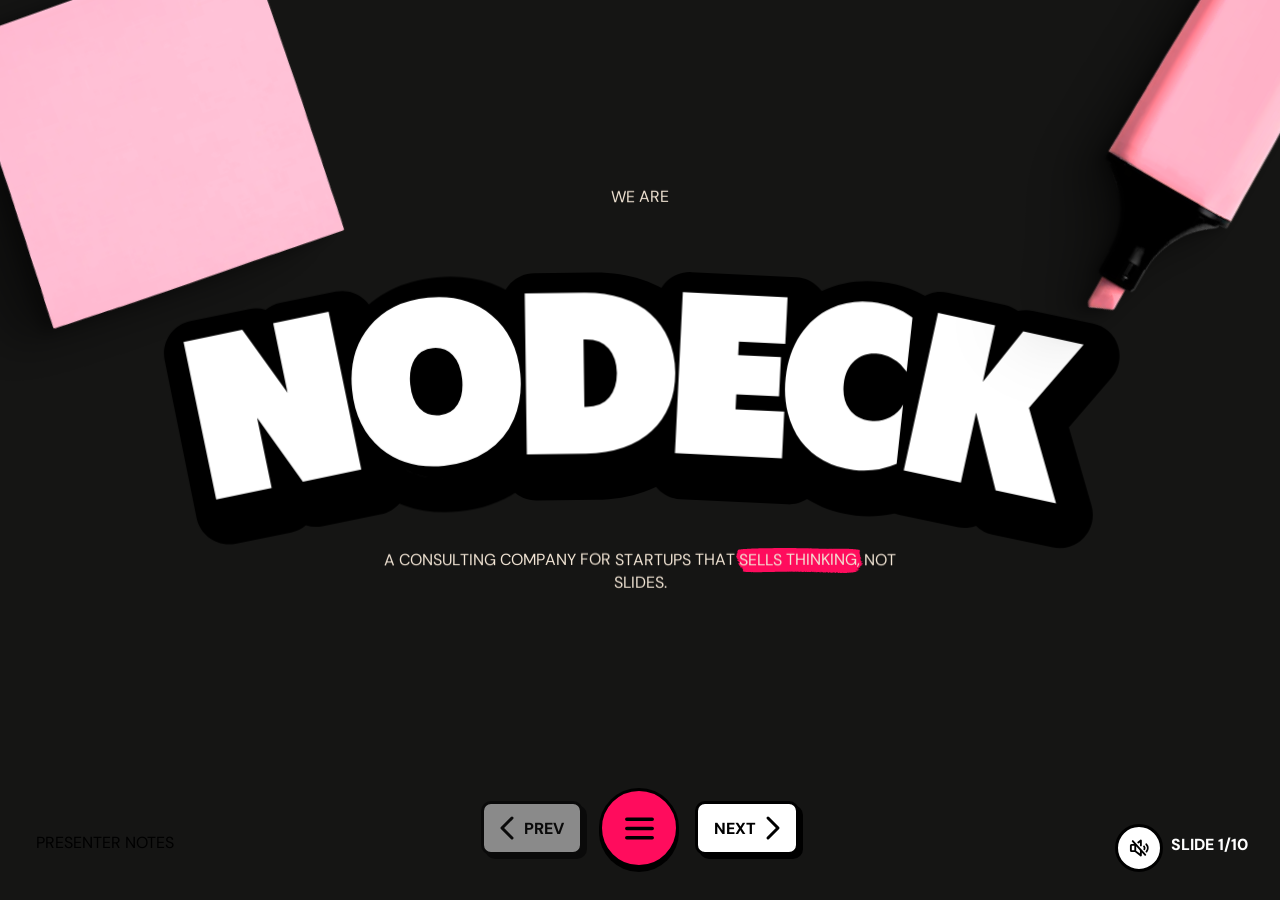
==== commit 9e38bd95: "Update index.html" ====
--- a/nodeck/index.html
+++ b/nodeck/index.html
@@ -725,3 +725,7 @@
 
   </body>
 </html>
+
+
+
+
